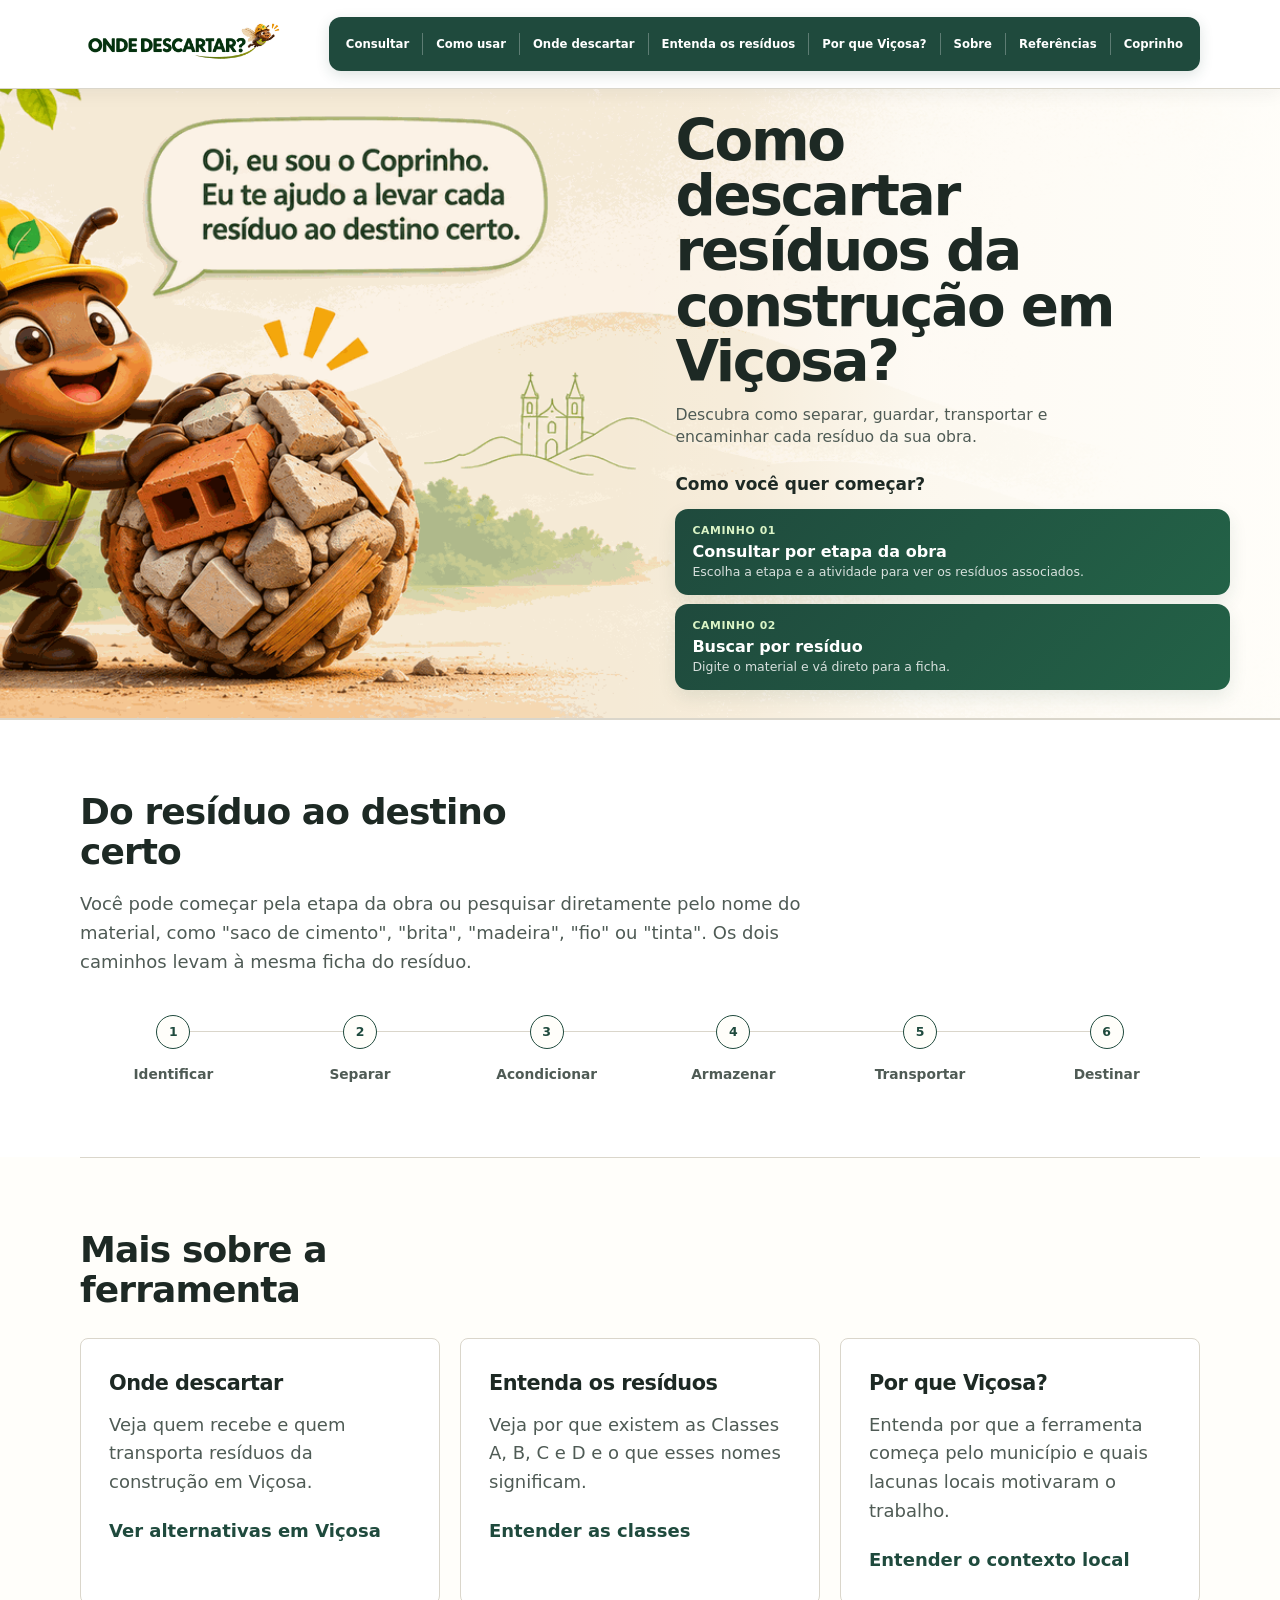
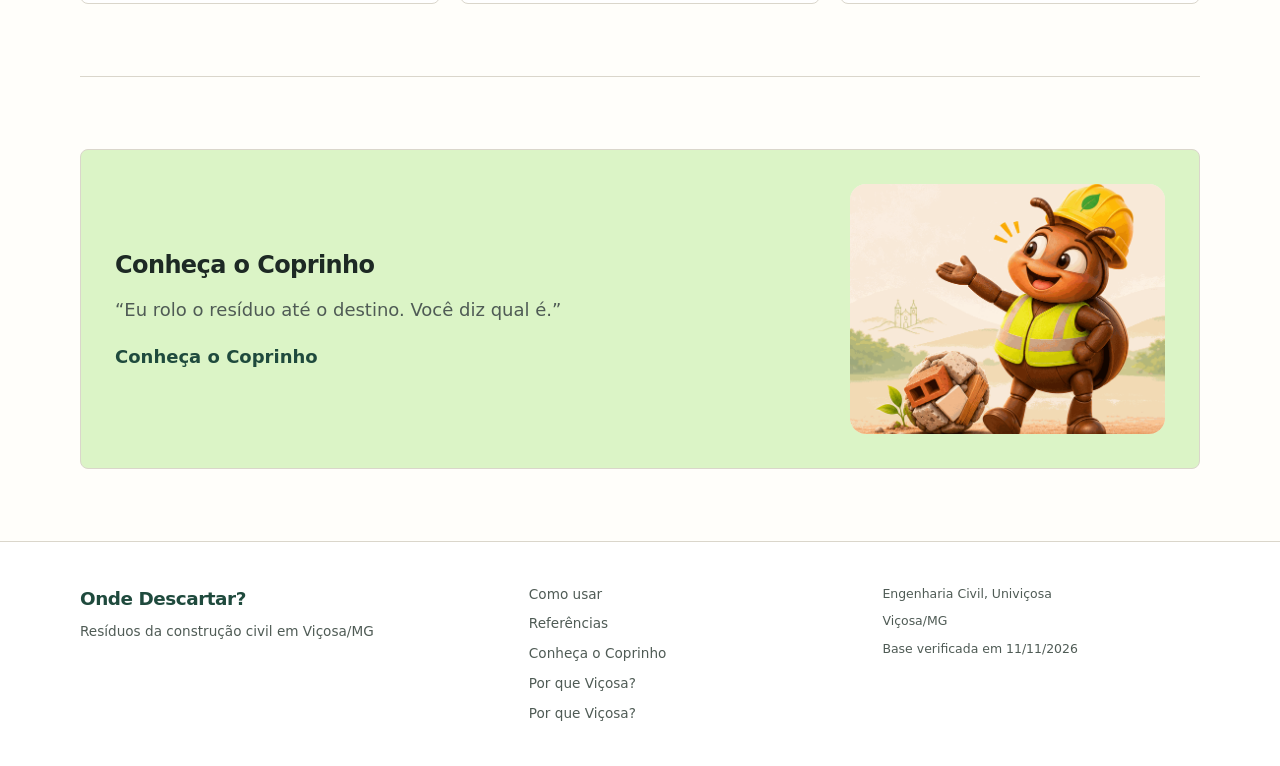
==== index.html @ 8fd37277 "Publica versão final do Onde Descartar com identidade visual e imagens" ====
<!doctype html>
<html lang="pt-BR">
<head>
  <meta charset="utf-8">
  <meta name="viewport" content="width=device-width, initial-scale=1">
  <meta name="description" content="Onde Descartar? Resíduos da construção civil em Viçosa/MG.">
  <title>Onde Descartar?</title>
  <style>
:root{
  --fundo:#FFFEFA;
  --superficie:#FFFFFF;
  --sepia-claro:#FFFFFF;
  --salvia-claro:#DBF4C6;
  --linha:#DAD6CB;
  --borda-campo:#7A8279;
  --texto:#1D2924;
  --texto-2:#4F5B55;
  --marca:#1F4A3D;
  --marca-hover:#173A30;
  --ocre-detalhe:#FFD63E;

  --classe-a:#0B6B66;
  --classe-a-bg:#DDEFEC;
  --classe-b:#2A5A9A;
  --classe-b-bg:#E0E9F5;
  --classe-c:#8A5F0B;
  --classe-c-bg:#F5E9CC;
  --classe-d:#A33F2B;
  --classe-d-bg:#F6E0DA;

  --esp-1:4px;
  --esp-2:8px;
  --esp-3:12px;
  --esp-4:16px;
  --esp-5:24px;
  --esp-6:32px;
  --esp-7:48px;
  --esp-8:72px;
  --esp-9:112px;

  --raio-sm:6px;
  --raio-md:8px;

  --conteudo:1120px;
  --texto-longo:68ch;

  --fonte-titulo:"Public Sans", system-ui, -apple-system, BlinkMacSystemFont, "Segoe UI", sans-serif;
  --fonte-ui:system-ui,-apple-system,BlinkMacSystemFont,"Segoe UI",sans-serif;

  --foco:0 0 0 2px #fff, 0 0 0 5px var(--marca);
}

*{box-sizing:border-box}
html{scroll-behavior:smooth}
body{
  margin:0;
  background:var(--fundo);
  color:var(--texto);
  font-family:var(--fonte-ui);
  font-size:18px;
  line-height:1.6;
}
a{color:var(--marca)}
button,a{font:inherit}
button{cursor:pointer}
:focus-visible{outline:none;box-shadow:var(--foco);border-radius:4px}
.skip-link{
  position:fixed;
  left:16px;
  top:-72px;
  z-index:9999;
  padding:10px 14px;
  background:var(--marca);
  color:#fff;
  text-decoration:none;
  border-radius:var(--raio-sm);
}
.skip-link:focus{top:16px}

.shell{
  width:min(calc(100% - 40px),var(--conteudo));
  margin-inline:auto;
}

.site-header{
  position:sticky;
  top:0;
  z-index:100;
  border-bottom:1px solid var(--linha);
  background:rgba(247,245,240,.96);
  backdrop-filter:blur(10px);
}
.header-inner{
  min-height:76px;
  display:flex;
  align-items:center;
  gap:32px;
}
.brand{
  text-decoration:none;
  display:flex;
  flex-direction:column;
  line-height:1.05;
  margin-right:auto;
}
.brand strong{
  font-family:var(--fonte-titulo);
  font-size:1.35rem;
  font-weight:600;
  color:var(--marca);
}
.brand span{
  margin-top:5px;
  color:var(--texto-2);
  font-size:.72rem;
}
.main-nav{
  display:flex;
  gap:28px;
  align-items:center;
}
.main-nav a{
  text-decoration:none;
  color:var(--texto-2);
  font-size:.9rem;
  font-weight:600;
  padding:10px 0;
  border-bottom:2px solid transparent;
}
.main-nav a:hover{color:var(--marca)}
.main-nav a[aria-current="page"]{
  color:var(--marca);
  border-color:var(--marca);
}
.menu-button{
  display:none;
  min-width:64px;
  min-height:44px;
  border:1px solid var(--borda-campo);
  color:var(--texto);
  background:var(--superficie);
  border-radius:var(--raio-md);
  font-weight:600;
}
.mobile-menu{
  position:fixed;
  inset:0;
  z-index:500;
  background:var(--fundo);
  padding:24px;
}
.mobile-menu[hidden]{display:none}
.mobile-menu-head{
  display:flex;
  align-items:center;
  justify-content:space-between;
  margin-bottom:40px;
}
.mobile-menu-close{
  min-height:44px;
  min-width:72px;
  background:var(--superficie);
  color:var(--texto);
  border:1px solid var(--borda-campo);
  border-radius:var(--raio-md);
}
.mobile-menu nav{
  display:grid;
  gap:8px;
}
.mobile-menu nav a{
  display:block;
  padding:14px 4px;
  font-family:var(--fonte-titulo);
  color:var(--texto);
  text-decoration:none;
  font-size:1.6rem;
  border-bottom:1px solid var(--linha);
}
.mobile-menu nav a[aria-current="page"]{color:var(--marca)}

main{
  min-height:calc(100vh - 280px);
}
.page{
  padding:96px 0 112px;
}
.breadcrumb{
  margin:0 0 26px;
  font-size:.82rem;
  color:var(--texto-2);
}
.breadcrumb a{text-decoration:none}
.page-kicker{
  margin:0 0 12px;
  color:var(--marca);
  font-weight:600;
  font-size:.8rem;
  letter-spacing:.03em;
}
h1{
  max-width:16ch;
  margin:0;
  font-family:var(--fonte-titulo);
  font-size:clamp(2rem,4vw,3.25rem);
  line-height:1.05;
  font-weight:600;
  letter-spacing:-.02em;
}
.page-lead{
  max-width:var(--texto-longo);
  margin:24px 0 0;
  color:var(--texto-2);
  font-size:1.05rem;
}
.route-box{
  margin-top:48px;
  padding:24px;
  background:var(--superficie);
  border:1px solid var(--linha);
  border-radius:var(--raio-md);
}
.route-box strong{display:block;margin-bottom:6px}
.route-box code{
  font-family:ui-monospace,SFMono-Regular,Consolas,monospace;
  font-size:.86rem;
  color:var(--marca);
}

.site-footer{
  border-top:1px solid var(--linha);
  background:var(--superficie);
}
.footer-grid{
  padding:42px 0;
  display:grid;
  grid-template-columns:1.3fr 1fr 1fr;
  gap:36px;
}
.footer-brand strong{
  display:block;
  font-family:var(--fonte-titulo);
  color:var(--marca);
  font-size:1.15rem;
}
.footer-brand p{
  margin:8px 0 0;
  color:var(--texto-2);
  font-size:.85rem;
}
.footer-links{
  display:grid;
  gap:8px;
  align-content:start;
}
.footer-links a{
  color:var(--texto-2);
  text-decoration:none;
  font-size:.85rem;
}
.footer-meta{
  color:var(--texto-2);
  font-size:.78rem;
}
.footer-meta p{margin:0 0 8px}

@media (max-width:820px){
  body{font-size:17px}
  .main-nav{display:none}
  .menu-button{display:inline-flex;align-items:center;justify-content:center}
  .brand span{display:none}
  .page{padding:72px 0 80px}
  .footer-grid{grid-template-columns:1fr}
}
@media (max-width:520px){
  .shell{width:min(calc(100% - 28px),var(--conteudo))}
  .header-inner{min-height:68px}
  .page{padding:56px 0 64px}
  .route-box{margin-top:32px}
}
@media (prefers-reduced-motion:reduce){
  *,*::before,*::after{scroll-behavior:auto!important;transition:none!important;animation:none!important}
}

/* Parte 3 — Início */
.home-hero{
  padding:72px 0 48px;
}
.home-hero-grid{
  display:grid;
  grid-template-columns:minmax(0,1.05fr) minmax(0,.95fr);
  gap:56px;
  align-items:start;
}
.home-eyebrow{
  margin:0 0 14px;
  color:var(--marca);
  font-size:.8rem;
  font-weight:600;
}
.home-title{
  max-width:13ch;
}
.home-copy{
  max-width:62ch;
  margin:24px 0 0;
  color:var(--texto-2);
}
.home-question{
  margin:32px 0 0;
  font-family:var(--fonte-titulo);
  font-size:1.25rem;
  font-weight:600;
}
.path-grid{
  display:grid;
  grid-template-columns:1fr;
  gap:16px;
}
.path-card{
  position:relative;
  min-height:244px;
  padding:28px;
  background:var(--superficie);
  border:1px solid var(--linha);
  border-radius:var(--raio-md);
  display:flex;
  flex-direction:column;
  transition:border-color .16s ease, transform .16s ease, background .16s ease;
}
.path-card:hover{
  border-color:var(--borda-campo);
  transform:translateY(-2px);
}
.path-card:focus-within{
  box-shadow:var(--foco);
}
.path-card-label{
  margin:0 0 12px;
  color:var(--texto-2);
  font-size:.78rem;
  font-weight:600;
}
.path-card h2{
  margin:0;
  font-family:var(--fonte-titulo);
  font-size:1.65rem;
  line-height:1.15;
  font-weight:600;
}
.path-card p{
  margin:14px 0 0;
  color:var(--texto-2);
}
.path-route{
  margin-top:18px;
  font-size:.82rem;
  color:var(--texto-2);
}
.path-link{
  margin-top:auto;
  padding-top:22px;
  align-self:flex-start;
  color:var(--marca);
  font-weight:600;
  text-decoration:none;
}
.path-link::after{
  content:"";
  position:absolute;
  inset:0;
  border-radius:var(--raio-md);
}
.path-link:focus-visible{
  box-shadow:none;
}

.home-section{
  padding:72px 0;
  border-top:1px solid var(--linha);
}
.home-section-soft{
  background:var(--sepia-claro);
}
.section-heading{
  max-width:18ch;
  margin:0;
  font-family:var(--fonte-titulo);
  font-size:clamp(1.7rem,3vw,2.25rem);
  line-height:1.12;
  font-weight:600;
}
.section-copy{
  max-width:68ch;
  margin:18px 0 0;
  color:var(--texto-2);
}
.flow{
  margin-top:38px;
  display:grid;
  grid-template-columns:repeat(6,1fr);
  gap:0;
  counter-reset:flow;
}
.flow-step{
  position:relative;
  padding:48px 12px 0;
  text-align:center;
  color:var(--texto-2);
  font-size:.86rem;
  font-weight:600;
}
.flow-step::before{
  counter-increment:flow;
  content:counter(flow);
  position:absolute;
  top:0;
  left:50%;
  translate:-50% 0;
  width:32px;
  height:32px;
  border:1px solid var(--marca);
  border-radius:50%;
  display:grid;
  place-items:center;
  background:var(--fundo);
  color:var(--marca);
  font-size:.78rem;
  z-index:2;
}
.flow-step::after{
  content:"";
  position:absolute;
  top:16px;
  left:50%;
  width:100%;
  height:1px;
  background:var(--linha);
  z-index:1;
}
.flow-step:last-child::after{display:none}

.home-links-grid{
  display:grid;
  grid-template-columns:1fr 1fr;
  gap:20px;
  margin-top:28px;
}
.home-link-card{
  position:relative;
  padding:28px;
  border:1px solid var(--linha);
  border-radius:var(--raio-md);
  background:var(--superficie);
}
.home-link-card h3{
  margin:0;
  font-family:var(--fonte-titulo);
  font-size:1.3rem;
  font-weight:600;
}
.home-link-card p{
  margin:10px 0 20px;
  color:var(--texto-2);
}
.home-link-card a{
  font-weight:600;
  text-decoration:none;
}
.home-link-card a::after{
  content:"";
  position:absolute;
  inset:0;
}

.coprinho-teaser{
  display:grid;
  grid-template-columns:minmax(0,1fr) minmax(220px,.45fr);
  gap:36px;
  align-items:center;
  padding:34px;
  background:var(--salvia-claro);
  border:1px solid var(--linha);
  border-radius:var(--raio-md);
}
.coprinho-teaser h2{
  margin:0;
  font-family:var(--fonte-titulo);
  font-size:1.5rem;
  font-weight:600;
}
.coprinho-teaser p{
  margin:12px 0 0;
  color:var(--texto-2);
}
.coprinho-teaser a{
  display:inline-block;
  margin-top:18px;
  font-weight:600;
  text-decoration:none;
}
.coprinho-placeholder{
  min-height:180px;
  display:grid;
  place-items:center;
  border:1px dashed var(--borda-campo);
  border-radius:var(--raio-md);
  background:rgba(255,255,255,.45);
  color:var(--texto-2);
  font-size:.82rem;
  text-align:center;
  padding:24px;
}

@media (max-width:920px){
  .home-hero-grid{grid-template-columns:1fr;gap:36px}
  .home-title{max-width:15ch}
}
@media (max-width:760px){
  .home-hero{padding:48px 0 36px}
  .home-section{padding:56px 0}
  .flow{
    grid-template-columns:1fr;
    gap:0;
    margin-left:8px;
  }
  .flow-step{
    min-height:68px;
    padding:4px 0 28px 54px;
    text-align:left;
  }
  .flow-step::before{
    left:16px;
    top:0;
    translate:0 0;
  }
  .flow-step::after{
    top:32px;
    left:31px;
    width:1px;
    height:calc(100% - 14px);
  }
  .home-links-grid{grid-template-columns:1fr}
  .coprinho-teaser{grid-template-columns:1fr}
}



/* Revisão da Parte 3 */
.home-hero-grid{
  grid-template-columns:minmax(0,1.02fr) minmax(0,.98fr);
}
.home-actions-heading{
  margin:0 0 16px;
  display:flex;
  align-items:center;
  gap:12px;
  font-family:var(--fonte-titulo);
  font-size:1.28rem;
  font-weight:600;
}
.home-actions-heading::after{
  content:"";
  flex:1;
  height:1px;
  background:var(--linha);
}
.path-card-label{
  color:var(--marca);
  font-size:.82rem;
  letter-spacing:.04em;
}
.path-link{
  display:inline-flex;
  align-items:center;
  justify-content:center;
  min-height:46px;
  padding:11px 16px;
  border-radius:var(--raio-sm);
  background:var(--marca);
  color:#fff;
  text-decoration:none;
  font-weight:600;
}
.path-link:hover{
  background:var(--marca-hover);
  color:#fff;
}
.path-link:focus-visible{
  box-shadow:var(--foco);
}
.home-section-soft{
  width:100vw;
  margin-left:calc(50% - 50vw);
  padding-left:max(20px, calc((100vw - var(--conteudo)) / 2));
  padding-right:max(20px, calc((100vw - var(--conteudo)) / 2));
  background:var(--sepia-claro);
}
.home-section-soft > div{
  width:100%;
  max-width:var(--conteudo);
  margin-inline:auto;
}
.home-links-grid{
  grid-template-columns:repeat(3,1fr);
}
@media (max-width:900px){
  .home-links-grid{grid-template-columns:1fr}
}

/* Parte 4 — Consultar */
h1, .section-heading, .path-card h2, .home-actions-heading,
.home-link-card h3, .coprinho-teaser h2, .brand strong,
.footer-brand strong, .mobile-menu nav a{
  font-weight:700;
  letter-spacing:-.025em;
}

.consult-page{
  padding:72px 0 112px;
}
.consult-top{
  display:grid;
  grid-template-columns:minmax(0,1fr) auto;
  gap:24px;
  align-items:start;
}
.consult-top h1{
  max-width:15ch;
}
.consult-help{
  margin-top:8px;
  font-size:.88rem;
  font-weight:600;
  text-decoration:none;
}
.consult-intro{
  max-width:68ch;
  margin:20px 0 0;
  color:var(--texto-2);
}

.consult-mode-grid{
  margin-top:38px;
  display:grid;
  grid-template-columns:1fr 1fr;
  gap:16px;
}
.consult-mode{
  min-height:142px;
  padding:22px;
  text-align:left;
  border:1px solid var(--linha);
  border-radius:var(--raio-md);
  background:var(--superficie);
  color:var(--texto);
}
.consult-mode:hover{
  border-color:var(--borda-campo);
}
.consult-mode[aria-pressed="true"]{
  border:2px solid var(--marca);
  background:var(--salvia-claro);
  padding:21px;
}
.consult-mode-number{
  display:block;
  margin-bottom:6px;
  color:var(--marca);
  font-size:.75rem;
  font-weight:700;
  letter-spacing:.05em;
}
.consult-mode strong{
  display:block;
  font-size:1.08rem;
}
.consult-mode small{
  display:block;
  margin-top:8px;
  color:var(--texto-2);
  font-size:.82rem;
  line-height:1.45;
}

.consult-workspace{
  margin-top:28px;
  border-top:1px solid var(--linha);
  padding-top:32px;
}
.consult-panel[hidden]{display:none}

.consult-progress{
  display:flex;
  align-items:center;
  gap:8px;
  flex-wrap:wrap;
  margin-bottom:28px;
  color:var(--texto-2);
  font-size:.78rem;
}
.progress-item{
  display:inline-flex;
  align-items:center;
  min-height:32px;
  padding:4px 10px;
  border:1px solid var(--linha);
  border-radius:999px;
  background:var(--superficie);
}
.progress-item.is-current{
  border-color:var(--marca);
  color:var(--marca);
  font-weight:700;
}
.progress-sep{color:var(--borda-campo)}

.consult-panel-head{
  display:flex;
  align-items:end;
  justify-content:space-between;
  gap:20px;
  margin-bottom:22px;
}
.consult-panel-head h2{
  margin:0;
  font-family:var(--fonte-titulo);
  font-size:clamp(1.35rem,2.2vw,1.8rem);
  line-height:1.15;
  font-weight:700;
}
.consult-panel-head p{
  max-width:48ch;
  margin:7px 0 0;
  color:var(--texto-2);
  font-size:.9rem;
}
.text-action{
  min-height:44px;
  padding:8px 12px;
  border:1px solid var(--borda-campo);
  border-radius:var(--raio-sm);
  background:var(--superficie);
  color:var(--marca);
  font-weight:600;
}

.stage-list{
  display:grid;
  grid-template-columns:repeat(3,1fr);
  gap:12px;
}
.stage-option, .activity-option{
  width:100%;
  min-height:112px;
  padding:18px;
  border:1px solid var(--linha);
  border-radius:var(--raio-md);
  background:var(--superficie);
  text-align:left;
  color:var(--texto);
}
.stage-option:hover, .activity-option:hover{
  border-color:var(--marca);
}
.stage-code{
  display:block;
  color:var(--marca);
  font-size:.74rem;
  font-weight:700;
  letter-spacing:.04em;
  margin-bottom:7px;
}
.stage-option strong, .activity-option strong{
  display:block;
  line-height:1.25;
}
.stage-option small, .activity-option small{
  display:block;
  margin-top:8px;
  color:var(--texto-2);
  font-size:.78rem;
  line-height:1.4;
}

.activity-list{
  display:grid;
  grid-template-columns:1fr 1fr;
  gap:12px;
}
.activity-option{
  min-height:126px;
}

.selected-context{
  margin-bottom:22px;
  padding:16px 18px;
  border-left:4px solid var(--marca);
  background:var(--salvia-claro);
}
.selected-context strong{
  display:block;
}
.selected-context span{
  color:var(--texto-2);
  font-size:.84rem;
}

.search-form{
  display:grid;
  grid-template-columns:1fr auto;
  gap:10px;
  max-width:760px;
}
.search-field label{
  display:block;
  margin-bottom:7px;
  font-size:.86rem;
  font-weight:600;
}
.search-field input{
  width:100%;
  min-height:50px;
  padding:11px 14px;
  border:1px solid var(--borda-campo);
  border-radius:var(--raio-md);
  background:var(--superficie);
  color:var(--texto);
  font:inherit;
  font-size:16px;
}
.search-button{
  align-self:end;
  min-height:50px;
  padding:10px 20px;
  border:1px solid var(--marca);
  border-radius:var(--raio-md);
  background:var(--marca);
  color:#fff;
  font-weight:700;
}
.search-button:hover{background:var(--marca-hover)}
.search-examples{
  display:flex;
  flex-wrap:wrap;
  gap:8px;
  margin-top:12px;
}
.search-chip{
  min-height:36px;
  padding:6px 11px;
  border:1px solid var(--linha);
  border-radius:999px;
  background:var(--superficie);
  color:var(--texto-2);
  font-size:.78rem;
}
.search-chip:hover{
  border-color:var(--marca);
  color:var(--marca);
}
.result-summary{
  margin:28px 0 14px;
  color:var(--texto-2);
  font-size:.86rem;
}
.residue-results{
  display:grid;
  gap:10px;
}
.residue-result{
  position:relative;
  display:grid;
  grid-template-columns:auto minmax(0,1fr) auto;
  gap:16px;
  align-items:center;
  padding:18px;
  border:1px solid var(--linha);
  border-radius:var(--raio-md);
  background:var(--superficie);
}
.residue-result:hover{border-color:var(--borda-campo)}
.residue-result-title{
  margin:0;
  font-size:1rem;
  line-height:1.25;
}
.residue-result-meta{
  margin:6px 0 0;
  color:var(--texto-2);
  font-size:.78rem;
  line-height:1.45;
}
.residue-result-link{
  min-height:44px;
  display:inline-flex;
  align-items:center;
  color:var(--marca);
  font-size:.84rem;
  font-weight:700;
  text-decoration:none;
}
.residue-result-link::after{
  content:"";
  position:absolute;
  inset:0;
}
.residue-result:focus-within{
  box-shadow:var(--foco);
}
.residue-result-link:focus-visible{box-shadow:none}

.class-label{
  display:inline-flex;
  align-items:center;
  gap:8px;
  white-space:nowrap;
  font-size:.72rem;
  font-weight:700;
}
.class-letter{
  width:28px;
  height:28px;
  display:grid;
  place-items:center;
  border-radius:4px;
  border:1px solid currentColor;
}
.class-label.a{color:var(--classe-a)}
.class-label.a .class-letter{background:var(--classe-a-bg)}
.class-label.b{color:var(--classe-b)}
.class-label.b .class-letter{background:var(--classe-b-bg)}
.class-label.c{color:var(--classe-c)}
.class-label.c .class-letter{background:var(--classe-c-bg)}
.class-label.d{color:var(--classe-d)}
.class-label.d .class-letter{background:var(--classe-d-bg)}
.class-label.n{color:var(--texto-2)}
.class-label.n .class-letter{background:var(--sepia-claro)}

.empty-state, .loading-state{
  padding:28px;
  border:1px solid var(--linha);
  border-radius:var(--raio-md);
  background:var(--superficie);
}
.empty-state strong, .loading-state strong{display:block}
.empty-state p, .loading-state p{
  margin:8px 0 0;
  color:var(--texto-2);
}

@media (max-width:900px){
  .stage-list{grid-template-columns:1fr 1fr}
}
@media (max-width:760px){
  .consult-page{padding:48px 0 72px}
  .consult-top{grid-template-columns:1fr}
  .consult-mode-grid{grid-template-columns:1fr}
  .stage-list,.activity-list{grid-template-columns:1fr}
  .consult-panel-head{align-items:start;flex-direction:column}
  .search-form{grid-template-columns:1fr}
  .search-button{width:100%}
  .residue-result{
    grid-template-columns:auto minmax(0,1fr);
  }
  .residue-result-link{
    grid-column:1/-1;
    justify-content:flex-start;
    border-top:1px solid var(--linha);
    padding-top:10px;
  }
}



/* =========================================================
   Parte 5 — Ficha do resíduo
   ========================================================= */

.residue-page{
  padding:40px 0 112px;
}

.residue-back-row{
  display:flex;
  align-items:center;
  justify-content:space-between;
  gap:16px;
  margin:0 0 28px;
}

.residue-back{
  display:inline-flex;
  align-items:center;
  min-height:44px;
  color:var(--marca);
  font-weight:600;
  text-decoration:none;
}

.residue-actions{
  display:flex;
  gap:8px;
  flex-wrap:wrap;
}

.residue-action{
  min-height:44px;
  padding:9px 14px;
  border:1px solid var(--borda-campo);
  border-radius:var(--raio-md);
  background:var(--superficie);
  color:var(--texto);
  font-weight:600;
}

.residue-action:hover{
  border-color:var(--marca);
  color:var(--marca);
}

.residue-hero{
  display:grid;
  grid-template-columns:minmax(0,1.25fr) minmax(250px,.55fr);
  gap:48px;
  align-items:center;
  padding:42px 0 48px;
  border-bottom:1px solid var(--linha);
}

.residue-title{
  max-width:18ch;
  margin:16px 0 0;
}

.residue-scope{
  max-width:62ch;
  margin:20px 0 0;
  color:var(--texto-2);
}

.class-label.class-large{
  width:max-content;
  min-height:48px;
  padding:4px 14px 4px 5px;
  font-size:.84rem;
}

.class-label.class-large .class-letter{
  width:38px;
  height:38px;
  font-size:1rem;
}

.residue-image-frame{
  position:relative;
  min-height:260px;
  margin:0;
  display:grid;
  place-items:center;
  overflow:hidden;
  border:1px solid var(--linha);
  border-radius:16px;
  background:linear-gradient(145deg,var(--salvia-claro),var(--sepia-claro));
}

.residue-image-frame img{
  width:100%;
  height:100%;
  max-height:330px;
  object-fit:contain;
  padding:20px;
}

.residue-image-placeholder{
  max-width:22ch;
  padding:28px;
  text-align:center;
  color:var(--texto-2);
  font-size:.84rem;
}

.residue-image-placeholder strong{
  display:block;
  margin-bottom:6px;
  color:var(--texto);
}

.residue-occurrences{
  padding:34px 0;
  border-bottom:1px solid var(--linha);
}

.residue-occurrences h2{
  margin:0 0 6px;
  font-size:1.2rem;
}

.residue-occurrences > p{
  margin:0 0 18px;
  color:var(--texto-2);
}

.occurrence-list{
  display:flex;
  flex-wrap:wrap;
  gap:8px;
  padding:0;
  margin:0;
  list-style:none;
}

.occurrence-list a{
  display:inline-flex;
  min-height:40px;
  align-items:center;
  padding:7px 11px;
  border:1px solid var(--linha);
  border-radius:999px;
  background:var(--superficie);
  color:var(--texto-2);
  font-size:.78rem;
  text-decoration:none;
}

.occurrence-list a:hover{
  border-color:var(--marca);
  color:var(--marca);
}

.hazard-note{
  margin:32px 0 0;
  padding:18px 20px;
  border-left:4px solid var(--classe-d);
  background:var(--classe-d-bg);
  border-radius:0 var(--raio-md) var(--raio-md) 0;
}

.hazard-note strong{
  color:var(--classe-d);
}

.residue-layout{
  display:grid;
  grid-template-columns:minmax(0,1fr) 220px;
  gap:64px;
  padding-top:54px;
}

.residue-content{
  min-width:0;
}

.residue-index{
  position:sticky;
  top:110px;
  align-self:start;
  border-left:1px solid var(--linha);
  padding-left:20px;
}

.residue-index strong{
  display:block;
  margin-bottom:10px;
  font-size:.78rem;
  color:var(--texto-2);
}

.residue-index a{
  display:block;
  padding:5px 0;
  color:var(--texto-2);
  font-size:.78rem;
  text-decoration:none;
}

.residue-index a:hover{
  color:var(--marca);
}

.residue-section{
  scroll-margin-top:110px;
  padding:0 0 64px;
}

.residue-section + .residue-section{
  padding-top:4px;
}

.residue-section-header{
  max-width:68ch;
  margin-bottom:26px;
}

.residue-section h2{
  margin:0;
  font-size:clamp(1.55rem,2.4vw,2rem);
}

.residue-section-intro{
  margin:10px 0 0;
  color:var(--texto-2);
}

.management-steps{
  display:grid;
  gap:12px;
  counter-reset:management;
}

.management-step{
  display:grid;
  grid-template-columns:50px minmax(0,1fr);
  gap:18px;
  padding:22px;
  border:1px solid var(--linha);
  border-radius:var(--raio-md);
  background:var(--superficie);
}

.management-step::before{
  counter-increment:management;
  content:"0" counter(management);
  display:grid;
  place-items:center;
  width:44px;
  height:44px;
  border-radius:50%;
  background:var(--marca);
  color:#fff;
  font-size:.75rem;
  font-weight:700;
}

.management-step h3{
  margin:0 0 6px;
  font-size:1.02rem;
}

.management-step p{
  margin:0;
  color:var(--texto-2);
}

.reuse-card{
  padding:26px;
  background:var(--salvia-claro);
  border:1px solid var(--linha);
  border-radius:var(--raio-md);
}

.reuse-card h3{
  margin:0 0 8px;
  font-size:1.05rem;
}

.reuse-card p{
  margin:0;
}

.destination-stack{
  display:grid;
  gap:14px;
}

.destination-primary{
  padding:26px;
  border:1px solid var(--linha);
  border-radius:var(--raio-md);
  background:var(--superficie);
}

.destination-primary h3,
.destination-detail h3{
  margin:0 0 8px;
  font-size:1.02rem;
}

.destination-primary p,
.destination-detail p{
  margin:0;
  color:var(--texto-2);
}

.destination-local{
  padding:28px;
  border-radius:var(--raio-md);
  background:var(--sepia-claro);
}

.destination-local-label{
  display:inline-block;
  margin-bottom:8px;
  color:var(--marca);
  font-size:.76rem;
  font-weight:700;
  letter-spacing:.04em;
  text-transform:uppercase;
}

.destination-local h3{
  margin:0 0 10px;
  font-size:1.2rem;
}

.destination-local p{
  margin:0;
}

.destination-local .local-options{
  margin-top:14px;
  padding-top:14px;
  border-top:1px solid rgba(29,41,36,.14);
  color:var(--texto-2);
}

.destination-detail-grid{
  display:grid;
  grid-template-columns:1fr 1fr;
  gap:14px;
}

.destination-detail{
  padding:20px;
  border:1px solid var(--linha);
  border-radius:var(--raio-md);
  background:var(--superficie);
}

.transport-note{
  margin-top:14px;
  padding:14px 16px;
  border:1px solid var(--linha);
  border-radius:var(--raio-md);
  color:var(--texto-2);
  font-size:.86rem;
}

.source-panel{
  padding:26px;
  border:1px solid var(--linha);
  border-radius:var(--raio-md);
  background:#f1f0eb;
  color:var(--texto-2);
}

.source-panel dl{
  display:grid;
  grid-template-columns:150px 1fr;
  gap:10px 18px;
  margin:0;
}

.source-panel dt{
  color:var(--texto);
  font-weight:600;
}

.source-panel dd{
  margin:0;
}

.source-panel a{
  font-weight:600;
}

.copy-status{
  min-height:1.5em;
  margin:10px 0 0;
  color:var(--marca);
  font-size:.8rem;
}

@media (max-width:900px){
  .residue-hero{
    grid-template-columns:1fr;
    gap:28px;
  }
  .residue-image-frame{
    max-width:520px;
    width:100%;
  }
  .residue-layout{
    grid-template-columns:1fr;
    gap:0;
  }
  .residue-index{
    display:none;
  }
}

@media (max-width:640px){
  .residue-page{
    padding-top:24px;
  }
  .residue-back-row{
    align-items:flex-start;
    flex-direction:column;
  }
  .residue-actions{
    width:100%;
  }
  .residue-action{
    flex:1;
  }
  .residue-hero{
    padding-top:24px;
  }
  .residue-image-frame{
    min-height:220px;
  }
  .occurrence-list{
    display:grid;
  }
  .occurrence-list a{
    border-radius:var(--raio-md);
  }
  .management-step{
    grid-template-columns:42px 1fr;
    padding:18px 16px;
    gap:12px;
  }
  .management-step::before{
    width:38px;
    height:38px;
  }
  .destination-detail-grid{
    grid-template-columns:1fr;
  }
  .source-panel dl{
    grid-template-columns:1fr;
    gap:3px;
  }
  .source-panel dd + dt{
    margin-top:12px;
  }
}

@media print{
  .site-header,
  .site-footer,
  .skip-link,
  .residue-back-row,
  .residue-index,
  .breadcrumb{
    display:none!important;
  }
  body{
    background:#fff;
    color:#000;
    font-size:11pt;
  }
  .shell{
    width:100%;
    max-width:none;
  }
  .residue-page{
    padding:0;
  }
  .residue-hero{
    grid-template-columns:1fr 180px;
    gap:24px;
    padding-top:0;
  }
  .residue-image-placeholder{
    display:none!important;
  }
  .residue-section{
    break-inside:avoid;
    padding-bottom:28px;
  }
  .management-step,
  .destination-primary,
  .destination-detail,
  .source-panel{
    break-inside:avoid;
    box-shadow:none;
  }
  a{
    color:#000;
    text-decoration:none;
  }
}


/* =========================================================
   Parte 6 — Onde descartar
   ========================================================= */

.where-page{padding:64px 0 112px}
.where-intro{max-width:780px}
.where-intro h1{max-width:18ch}

.where-warning{
  margin:28px 0 0;
  padding:18px 20px;
  border-left:4px solid var(--marca);
  background:var(--salvia-claro);
  border-radius:0 var(--raio-md) var(--raio-md) 0;
}
.where-warning strong{display:block;margin-bottom:4px}

.where-toolbar{
  margin:36px 0 42px;
  padding:22px;
  border:1px solid var(--linha);
  border-radius:var(--raio-md);
  background:var(--superficie);
}
.where-filter-title{
  margin:0 0 12px;
  font-weight:700;
  font-size:.86rem;
}
.where-filters{display:flex;flex-wrap:wrap;gap:8px}
.where-filter{
  min-height:44px;
  padding:9px 14px;
  border:1px solid var(--borda-campo);
  border-radius:999px;
  background:var(--superficie);
  color:var(--texto);
  font-weight:600;
}
.where-filter[aria-pressed="true"]{
  background:var(--marca);
  border-color:var(--marca);
  color:#fff;
}
.where-count{margin:14px 0 0;color:var(--texto-2);font-size:.84rem}

.where-secondary-warning{
  margin:8px 0 48px;
  padding:16px 18px;
  border:1px solid var(--linha);
  border-radius:var(--raio-md);
  background:var(--sepia-claro);
  color:var(--texto-2);
}

.where-group{padding:0 0 64px}
.where-group + .where-group{border-top:1px solid var(--linha);padding-top:56px}
.where-group-header{max-width:760px;margin-bottom:24px}
.where-group-header h2{margin:0;font-size:clamp(1.45rem,2.3vw,1.9rem)}
.where-group-header p{margin:8px 0 0;color:var(--texto-2)}
.service-list{display:grid;gap:14px}

.service-card{
  display:grid;
  grid-template-columns:minmax(0,1fr) 220px;
  gap:24px;
  padding:24px;
  border:1px solid var(--linha);
  border-radius:var(--raio-md);
  background:var(--superficie);
}
.service-topline{
  display:flex;
  justify-content:space-between;
  gap:12px;
  align-items:flex-start;
  flex-wrap:wrap;
}
.service-card h3{margin:0;font-size:1.08rem}
.service-type{margin:7px 0 0;color:var(--texto-2);font-size:.82rem}

.status-tag{
  display:inline-flex;
  align-items:center;
  gap:7px;
  min-height:30px;
  padding:4px 9px;
  border-radius:5px;
  color:var(--texto-2);
  font-size:.74rem;
  font-weight:700;
  white-space:nowrap;
}
.status-tag::before{
  content:"";
  width:8px;height:8px;border-radius:50%;
  border:1px solid currentColor;
  flex:0 0 auto;
}
.status-verified{border:1px solid var(--borda-campo)}
.status-verified::before{background:currentColor}
.status-prospect{border:1px dashed var(--borda-campo)}
.status-prospect::before{background:transparent}
.status-reference{border:1px dotted var(--borda-campo)}
.status-notfound{border:none;padding-inline:0}

.service-details{
  display:grid;
  grid-template-columns:repeat(2,minmax(0,1fr));
  gap:16px 26px;
  margin:22px 0 0;
}
.service-field{min-width:0}
.service-field dt{
  margin:0 0 4px;
  color:var(--texto-2);
  font-size:.72rem;
  font-weight:700;
  text-transform:uppercase;
  letter-spacing:.04em;
}
.service-field dd{margin:0;overflow-wrap:anywhere}

.service-limit{
  margin:18px 0 0;
  padding:14px 16px;
  border:1px solid var(--linha);
  border-radius:var(--raio-md);
  color:var(--texto-2);
  font-size:.84rem;
}
.service-limit strong{color:var(--texto)}

.service-source{
  align-self:start;
  padding:14px 16px;
  background:#f1f0eb;
  border-radius:var(--raio-md);
  color:var(--texto-2);
  font-size:.76rem;
}
.service-source strong{display:block;margin-bottom:6px;color:var(--texto)}
.service-source a{
  display:inline-block;
  margin-top:8px;
  font-weight:600;
  overflow-wrap:anywhere;
}
.service-source a + a{display:block}

.where-empty{
  padding:28px;
  border:1px dashed var(--borda-campo);
  border-radius:var(--raio-md);
  color:var(--texto-2);
  text-align:center;
}

@media(max-width:820px){
  .service-card{grid-template-columns:1fr}
}
@media(max-width:620px){
  .where-page{padding-top:44px}
  .where-toolbar{padding:18px}
  .where-filters{display:grid;grid-template-columns:1fr 1fr}
  .where-filter{border-radius:var(--raio-md);width:100%}
  .service-details{grid-template-columns:1fr;gap:14px}
}


/* =========================================================
   Parte 7 — Entenda os resíduos + Como usar
   ========================================================= */

.education-page,
.how-page{
  padding:64px 0 112px;
}

.education-intro,
.how-intro{
  max-width:780px;
}

.education-intro h1,
.how-intro h1{
  max-width:18ch;
}

.class-grid{
  display:grid;
  grid-template-columns:repeat(2,minmax(0,1fr));
  gap:16px;
  margin-top:38px;
}

.class-card{
  padding:24px;
  border:1px solid var(--linha);
  border-radius:var(--raio-md);
  background:var(--superficie);
}

.class-card.a{background:var(--classe-a-bg)}
.class-card.b{background:var(--classe-b-bg)}
.class-card.c{background:var(--classe-c-bg)}
.class-card.d{background:var(--classe-d-bg)}

.class-card-head{
  display:flex;
  align-items:center;
  gap:12px;
  margin-bottom:14px;
}

.class-card-letter{
  width:40px;
  height:40px;
  flex:0 0 40px;
  display:grid;
  place-items:center;
  border-radius:6px;
  color:#fff;
  font-weight:800;
}

.class-card.a .class-card-letter{background:var(--classe-a)}
.class-card.b .class-card-letter{background:var(--classe-b)}
.class-card.c .class-card-letter{background:var(--classe-c)}
.class-card.d .class-card-letter{background:var(--classe-d)}

.class-card h2{
  margin:0;
  font-size:1.25rem;
}

.class-card > p{
  margin:0;
  color:var(--texto-2);
}

.class-examples{
  display:flex;
  flex-wrap:wrap;
  gap:8px;
  margin:18px 0 0;
}

.class-example{
  display:inline-flex;
  align-items:center;
  min-height:36px;
  padding:6px 10px;
  border:1px solid rgba(29,41,36,.18);
  border-radius:999px;
  background:rgba(255,255,255,.55);
  color:var(--texto);
  text-decoration:none;
  font-size:.78rem;
  font-weight:600;
}

.class-example:hover{
  border-color:var(--marca);
  color:var(--marca);
}

.education-note{
  margin:28px 0 0;
  padding:20px;
  border-left:4px solid var(--marca);
  background:var(--salvia-claro);
  border-radius:0 var(--raio-md) var(--raio-md) 0;
}

.education-note strong{
  display:block;
  margin-bottom:4px;
}

.education-section{
  padding-top:72px;
}

.education-section + .education-section{
  border-top:1px solid var(--linha);
  margin-top:72px;
}

.education-section h2{
  margin:0;
  font-size:clamp(1.5rem,2.4vw,2rem);
}

.education-section > p{
  max-width:68ch;
  color:var(--texto-2);
}

.term-list{
  margin:30px 0 0;
  display:grid;
  grid-template-columns:1fr 1fr;
  gap:0 36px;
}

.term-list > div{
  padding:18px 0;
  border-top:1px solid var(--linha);
}

.term-list dt{
  font-weight:800;
}

.term-list dd{
  margin:5px 0 0;
  color:var(--texto-2);
}

.education-cta{
  display:flex;
  align-items:center;
  justify-content:space-between;
  gap:24px;
  margin-top:34px;
  padding:26px;
  border-radius:var(--raio-md);
  background:var(--marca);
  color:#fff;
}

.education-cta h2{
  margin:0;
  font-size:1.35rem;
  color:#fff;
}

.education-cta p{
  margin:6px 0 0;
  color:rgba(255,255,255,.84);
}

.education-cta a{
  display:inline-flex;
  align-items:center;
  justify-content:center;
  min-height:44px;
  flex:0 0 auto;
  padding:10px 15px;
  border-radius:var(--raio-sm);
  background:#fff;
  color:var(--marca);
  text-decoration:none;
  font-weight:700;
}

.how-paths{
  display:grid;
  grid-template-columns:1fr 1fr;
  gap:18px;
  margin-top:38px;
}

.how-path{
  padding:28px;
  border:1px solid var(--linha);
  border-radius:var(--raio-md);
  background:var(--superficie);
}

.how-number{
  display:inline-flex;
  margin-bottom:16px;
  color:var(--marca);
  font-size:.78rem;
  font-weight:800;
  letter-spacing:.05em;
}

.how-path h2{
  margin:0;
  font-size:1.35rem;
}

.how-path p{
  margin:10px 0 0;
  color:var(--texto-2);
}

.how-flow{
  display:flex;
  flex-wrap:wrap;
  gap:8px;
  margin-top:20px;
  align-items:center;
}

.how-flow span{
  display:inline-flex;
  min-height:36px;
  align-items:center;
  padding:6px 10px;
  border:1px solid var(--linha);
  border-radius:999px;
  background:var(--fundo);
  font-size:.78rem;
  font-weight:600;
}

.how-flow b{
  color:var(--texto-2);
}

.ficha-mini{
  margin-top:34px;
  display:grid;
  grid-template-columns:minmax(0,1fr) minmax(270px,.6fr);
  gap:32px;
  align-items:start;
  padding:30px;
  border:1px solid var(--linha);
  border-radius:var(--raio-md);
  background:var(--sepia-claro);
}

.ficha-mini h2{
  margin:0;
  font-size:1.45rem;
}

.ficha-mini p{
  margin:8px 0 0;
  color:var(--texto-2);
}

.ficha-mini-list{
  margin:22px 0 0;
  padding:0;
  list-style:none;
  display:grid;
  gap:10px;
}

.ficha-mini-list li{
  display:flex;
  align-items:flex-start;
  gap:10px;
}

.ficha-mini-list li::before{
  content:"";
  width:8px;
  height:8px;
  margin-top:.55em;
  border-radius:50%;
  background:var(--marca);
  flex:0 0 auto;
}

.ficha-mini-preview{
  padding:18px;
  border:1px solid var(--linha);
  border-radius:var(--raio-md);
  background:var(--superficie);
}

.ficha-mini-preview .mini-bar{
  width:72px;
  height:12px;
  border-radius:999px;
  background:var(--classe-a);
}

.ficha-mini-preview .mini-title{
  width:75%;
  height:22px;
  margin-top:14px;
  border-radius:4px;
  background:var(--texto);
  opacity:.88;
}

.ficha-mini-preview .mini-line{
  height:10px;
  margin-top:10px;
  border-radius:4px;
  background:var(--linha);
}

.ficha-mini-preview .mini-line.short{width:62%}

.ficha-mini-preview .mini-block{
  height:52px;
  margin-top:18px;
  border-radius:6px;
  background:var(--salvia-claro);
}

.how-actions{
  display:flex;
  gap:12px;
  flex-wrap:wrap;
  margin-top:34px;
}

.how-actions a{
  display:inline-flex;
  align-items:center;
  justify-content:center;
  min-height:46px;
  padding:10px 16px;
  border-radius:var(--raio-sm);
  text-decoration:none;
  font-weight:700;
}

.how-actions .primary{
  background:var(--marca);
  color:#fff;
}

.how-actions .secondary{
  background:var(--superficie);
  border:1px solid var(--borda-campo);
  color:var(--texto);
}

@media(max-width:780px){
  .class-grid,
  .how-paths,
  .term-list,
  .ficha-mini{
    grid-template-columns:1fr;
  }
  .education-cta{
    align-items:flex-start;
    flex-direction:column;
  }
}

@media(max-width:560px){
  .education-page,
  .how-page{
    padding-top:44px;
  }
  .class-card,
  .how-path,
  .ficha-mini{
    padding:20px;
  }
  .how-flow{
    display:grid;
    grid-template-columns:1fr;
  }
  .how-flow b{display:none}
  .how-flow span{
    border-radius:var(--raio-md);
  }
  .how-actions{
    display:grid;
    grid-template-columns:1fr;
  }
}


/* Revisão visual — caminhos principais */
.path-card{
  background:var(--marca);
  border-color:var(--marca);
  color:#fff;
}
.path-card:hover{
  border-color:var(--marca-hover);
  background:var(--marca-hover);
}
.path-card-label{
  color:rgba(255,255,255,.78);
}
.path-card h2{
  color:#fff;
}
.path-card p,
.path-card .path-route{
  color:rgba(255,255,255,.86);
}
.path-card .path-link{
  background:#fff;
  color:var(--marca);
}
.path-card .path-link:hover{
  background:var(--fundo);
  color:var(--marca-hover);
}


/* =========================================================
   Parte 8 — Sobre, Por que Viçosa, Referências e Coprinho
   ========================================================= */

.info-page{padding:64px 0 112px}
.info-intro{max-width:800px}
.info-intro h1{max-width:20ch}
.info-section{padding-top:64px}
.info-section + .info-section{margin-top:64px;border-top:1px solid var(--linha)}
.info-section h2{margin:0;font-size:clamp(1.45rem,2.4vw,2rem)}
.info-section > p,.info-copy{max-width:68ch;color:var(--texto-2)}
.info-copy p{margin:10px 0 0}
.info-copy strong{color:var(--texto)}

.about-lead-panel{
  margin-top:34px;padding:28px;border-radius:var(--raio-md);
  background:var(--salvia-claro);border:1px solid var(--linha);
}
.about-lead-panel p{max-width:68ch;margin:0;color:var(--texto)}

.team-grid{
  display:grid;grid-template-columns:repeat(3,1fr);gap:12px;margin-top:24px;
}
.team-card{
  padding:20px;border:1px solid var(--linha);border-radius:var(--raio-md);
  background:var(--superficie);
}
.team-card strong{display:block}
.team-card span{display:block;margin-top:4px;color:var(--texto-2);font-size:.82rem}

.pilot-panel{
  margin-top:28px;padding:30px;border-radius:var(--raio-md);
  background:var(--sepia-claro);border:1px solid var(--linha);
}
.pilot-panel h3{margin:0;font-size:1.25rem}
.pilot-panel > p{max-width:68ch;color:var(--texto-2)}
.pilot-stats{
  display:grid;grid-template-columns:repeat(4,1fr);gap:10px;margin-top:24px;
}
.pilot-stat{
  padding:18px;background:rgba(255,255,255,.65);
  border:1px solid rgba(29,41,36,.12);border-radius:var(--raio-md);
}
.pilot-stat strong{
  display:block;font-size:clamp(1.5rem,3vw,2.2rem);line-height:1;color:var(--marca)
}
.pilot-stat span{display:block;margin-top:7px;color:var(--texto-2);font-size:.78rem}

.tech-row{
  display:grid;grid-template-columns:repeat(5,1fr);gap:10px;margin-top:22px;
}
.tech-item{
  padding:16px;border:1px solid var(--linha);border-radius:var(--raio-md);
  background:var(--superficie);font-weight:700;text-align:center;
}
.info-link-panel{
  margin-top:28px;padding:24px;display:flex;align-items:center;justify-content:space-between;
  gap:22px;border:1px solid var(--linha);border-radius:var(--raio-md);background:var(--superficie)
}
.info-link-panel p{margin:0;color:var(--texto-2)}
.info-link-panel a{
  flex:0 0 auto;display:inline-flex;min-height:44px;align-items:center;padding:9px 14px;
  border-radius:var(--raio-sm);background:var(--marca);color:#fff;text-decoration:none;font-weight:700
}

/* Viçosa */
.context-grid{
  display:grid;grid-template-columns:1fr 1fr;gap:18px;margin-top:30px
}
.context-card{
  padding:26px;border:1px solid var(--linha);border-radius:var(--raio-md);background:var(--superficie)
}
.context-card h2{font-size:1.28rem}
.context-card p{margin:10px 0 0;color:var(--texto-2)}
.context-highlight{
  margin-top:30px;padding:28px;border-left:5px solid var(--marca);
  background:var(--salvia-claro);border-radius:0 var(--raio-md) var(--raio-md) 0
}
.context-highlight h2{margin:0;font-size:1.35rem}
.context-highlight p{max-width:68ch;margin:10px 0 0;color:var(--texto-2)}
.context-list{
  margin:24px 0 0;padding:0;list-style:none;display:grid;gap:10px;max-width:72ch
}
.context-list li{
  padding:14px 16px;border:1px solid var(--linha);border-radius:var(--raio-md);background:var(--superficie)
}

/* References */
.references-tools{
  margin:32px 0 28px;padding:20px;border:1px solid var(--linha);
  border-radius:var(--raio-md);background:var(--superficie)
}
.references-search label{display:block;font-weight:700;margin-bottom:7px}
.references-search input{
  width:100%;min-height:48px;padding:10px 12px;border:1px solid var(--borda-campo);
  border-radius:var(--raio-md);background:#fff;color:var(--texto);font:inherit
}
.reference-filters{display:flex;flex-wrap:wrap;gap:8px;margin-top:14px}
.reference-filter{
  min-height:40px;padding:7px 12px;border:1px solid var(--borda-campo);border-radius:999px;
  background:#fff;color:var(--texto);font-weight:600
}
.reference-filter[aria-pressed="true"]{background:var(--marca);border-color:var(--marca);color:#fff}
.references-count{margin:12px 0 0;color:var(--texto-2);font-size:.82rem}
.reference-list{display:grid;gap:12px}
.reference-card{
  padding:22px;border:1px solid var(--linha);border-radius:var(--raio-md);background:var(--superficie)
}
.reference-card h2{margin:0;font-size:1.05rem}
.reference-meta{display:flex;flex-wrap:wrap;gap:7px;margin-top:9px;color:var(--texto-2);font-size:.76rem}
.reference-meta span{padding:4px 8px;border-radius:999px;background:var(--fundo);border:1px solid var(--linha)}
.reference-use{margin:12px 0 0;color:var(--texto-2)}
.reference-card a{display:inline-block;margin-top:12px;font-weight:700}
.reference-empty{
  padding:28px;border:1px dashed var(--borda-campo);border-radius:var(--raio-md);
  text-align:center;color:var(--texto-2)
}

/* Coprinho */
.coprinho-hero{
  display:grid;grid-template-columns:minmax(0,1fr) minmax(280px,.55fr);
  gap:46px;align-items:center
}
.coprinho-art{
  margin:0;
  border-radius:20px;
  overflow:hidden;
  background:linear-gradient(145deg,var(--superficie),var(--fundo));
  box-shadow:var(--sombra-leve);
}
.coprinho-art img{
  display:block;
  width:100%;
  height:auto;
}
.coprinho-quote{
  margin:26px 0 0;padding:18px 20px;border-left:4px solid var(--marca);
  background:var(--salvia-claro);border-radius:0 var(--raio-md) var(--raio-md) 0;
  font-weight:700
}
.coprinho-role-list{
  margin:24px 0 0;padding:0;list-style:none;display:grid;grid-template-columns:1fr 1fr;gap:10px
}
.coprinho-role-list li{
  padding:16px;border:1px solid var(--linha);border-radius:var(--raio-md);background:var(--superficie)
}
.pose-grid{
  display:grid;grid-template-columns:repeat(3,1fr);gap:12px;margin-top:24px
}
.pose-placeholder{
  min-height:150px;display:grid;place-items:center;padding:18px;border:1px dashed var(--borda-campo);
  border-radius:var(--raio-md);background:var(--fundo);color:var(--texto-2);text-align:center;font-size:.82rem
}
.honest-note{
  margin-top:28px;padding:20px;border:1px solid var(--linha);border-radius:var(--raio-md);
  background:#f1f0eb;color:var(--texto-2)
}
.honest-note strong{color:var(--texto)}

@media(max-width:850px){
  .team-grid{grid-template-columns:1fr}
  .pilot-stats{grid-template-columns:1fr 1fr}
  .tech-row{grid-template-columns:1fr 1fr}
  .context-grid,.coprinho-hero{grid-template-columns:1fr}
  .coprinho-role-list{grid-template-columns:1fr}
}
@media(max-width:600px){
  .info-page{padding-top:44px}
  .pilot-stats{grid-template-columns:1fr 1fr}
  .tech-row{grid-template-columns:1fr}
  .info-link-panel{align-items:flex-start;flex-direction:column}
  .reference-filters{display:grid;grid-template-columns:1fr 1fr}
  .reference-filter{border-radius:var(--raio-md)}
  .pose-grid{grid-template-columns:1fr 1fr}
}


/* Revisão Parte 8: navegação ampliada */
.header-inner{
  gap:20px;
}
.main-nav{
  gap:16px;
  flex-wrap:wrap;
  justify-content:flex-end;
}
.main-nav a{
  font-size:.78rem;
  white-space:nowrap;
}
@media (max-width:1080px){
  .main-nav{display:none}
  .menu-button{display:inline-flex;align-items:center;justify-content:center}
}

/* Página Conheça o Coprinho: leitura, não galeria */
.coprinho-reading{
  max-width:68ch;
}
.coprinho-reading .info-section{
  padding-top:56px;
}
.coprinho-reading .info-section + .info-section{
  margin-top:56px;
}
.coprinho-story{
  margin-top:26px;
  padding:26px;
  border:1px solid var(--linha);
  border-radius:var(--raio-md);
  background:var(--sepia-claro);
}
.coprinho-story p{
  margin:12px 0 0;
}
.coprinho-story .class-label{
  margin-inline:4px;
  vertical-align:middle;
}
.coprinho-note{
  margin-top:24px;
  padding:4px 0 4px 18px;
  border-left:2px solid var(--borda-campo);
  color:var(--texto-2);
}
.coprinho-links-list{
  margin:24px 0 0;
  padding:0;
  list-style:none;
  display:grid;
  gap:16px;
}
.coprinho-links-list li{
  padding-bottom:16px;
  border-bottom:1px solid var(--linha);
}
.coprinho-links-list strong{
  display:block;
  margin-bottom:4px;
}
.coprinho-final-actions{
  display:flex;
  gap:10px;
  flex-wrap:wrap;
  margin-top:34px;
}
.coprinho-final-actions a{
  display:inline-flex;
  min-height:46px;
  align-items:center;
  justify-content:center;
  padding:10px 15px;
  border-radius:var(--raio-sm);
  background:var(--marca);
  color:#fff;
  text-decoration:none;
  font-weight:700;
}


/* Revisão de navegação: itens delimitados + resumo em hover/foco */
.main-nav{
  gap:8px;
  flex-wrap:nowrap;
}

.nav-item{
  position:relative;
  display:inline-flex;
}

.main-nav .nav-item > a{
  min-height:38px;
  display:inline-flex;
  align-items:center;
  padding:7px 10px;
  border:1px solid var(--linha);
  border-radius:7px;
  background:rgba(255,255,255,.38);
  color:var(--texto-2);
  text-decoration:none;
  font-size:.74rem;
  font-weight:700;
  white-space:nowrap;
}

.main-nav .nav-item > a:hover{
  color:var(--marca);
  border-color:var(--borda-campo);
  background:var(--superficie);
}

.main-nav .nav-item > a[aria-current="page"]{
  color:#fff;
  background:var(--marca);
  border-color:var(--marca);
}

.nav-tooltip{
  position:absolute;
  top:calc(100% + 9px);
  left:50%;
  translate:-50% 0;
  z-index:300;
  width:220px;
  padding:9px 11px;
  border:1px solid var(--linha);
  border-radius:var(--raio-sm);
  background:var(--texto);
  color:#fff;
  font-size:.72rem;
  line-height:1.35;
  font-weight:500;
  box-shadow:0 4px 14px rgba(29,41,36,.12);
  opacity:0;
  visibility:hidden;
  pointer-events:none;
  transition:opacity .14s ease, translate .14s ease;
}

.nav-tooltip::before{
  content:"";
  position:absolute;
  bottom:100%;
  left:50%;
  translate:-50% 0;
  border:6px solid transparent;
  border-bottom-color:var(--texto);
}

.nav-item:hover .nav-tooltip,
.nav-item:focus-within .nav-tooltip{
  opacity:1;
  visibility:visible;
  translate:-50% 2px;
}

@media(max-width:1180px){
  .main-nav{display:none}
  .menu-button{display:inline-flex;align-items:center;justify-content:center}
}

@media(prefers-reduced-motion:reduce){
  .nav-tooltip{transition:none}
}

/* Coprinho: abertura narrativa unificada */
.coprinho-opening{
  margin-top:18px;
}
.coprinho-opening p{
  margin:12px 0 0;
  color:var(--texto-2);
}


/* Revisão cromática: destaque neutro quente
   --salvia-claro foi substituído por bege-palha no tokens.css.
   As cores semânticas das Classes A/B/C/D permanecem inalteradas. */


/* =========================================================
   Teste de hero com imagem à esquerda e conteúdo à direita
   ========================================================= */

.home-hero--image{
  display:grid;
  grid-template-columns:minmax(0,1.08fr) minmax(420px,.92fr);
  gap:42px;
  align-items:stretch;
  padding:38px 0 54px;
}

.home-hero-visual{
  min-height:560px;
  border-radius:18px;
  overflow:hidden;
  background:var(--sepia-claro);
  border:1px solid var(--linha);
}

.home-hero-image{
  width:100%;
  height:100%;
  object-fit:cover;
  object-position:center;
  display:block;
}

.home-hero-content{
  align-self:center;
  max-width:560px;
  padding:16px 0;
}

.home-hero-content h1{
  margin:10px 0 0;
  font-size:clamp(2.3rem,4.8vw,4.35rem);
  line-height:1.02;
  max-width:10ch;
}

.home-hero-content .page-lead{
  margin-top:20px;
  max-width:47ch;
}

.hero-start{
  margin-top:34px;
}

.hero-start-title{
  margin:0 0 12px;
  font-weight:800;
  color:var(--texto);
}

.hero-actions{
  display:grid;
  gap:12px;
}

.hero-action-card{
  display:grid;
  gap:6px;
  min-height:118px;
  padding:18px 20px;
  border-radius:12px;
  background:var(--marca);
  border:1px solid var(--marca);
  color:#fff;
  text-decoration:none;
  transition:transform .16s ease, background .16s ease, border-color .16s ease;
}

.hero-action-card:hover{
  background:var(--marca-hover);
  border-color:var(--marca-hover);
  transform:translateY(-1px);
}

.hero-action-card:focus-visible{
  outline:3px solid var(--ocre);
  outline-offset:3px;
}

.hero-action-label{
  font-size:.72rem;
  font-weight:800;
  letter-spacing:.06em;
  color:rgba(255,255,255,.72);
}

.hero-action-card strong{
  font-size:1.05rem;
  color:#fff;
}

.hero-action-card > span:last-child{
  font-size:.84rem;
  line-height:1.4;
  color:rgba(255,255,255,.84);
}

@media(max-width:980px){
  .home-hero--image{
    grid-template-columns:1fr;
    gap:24px;
    padding-top:22px;
  }

  .home-hero-visual{
    min-height:360px;
    max-height:480px;
  }

  .home-hero-content{
    max-width:none;
    padding:0;
  }

  .home-hero-content h1{
    max-width:14ch;
  }
}

@media(max-width:560px){
  .home-hero-visual{
    min-height:280px;
    border-radius:14px;
  }

  .home-hero-content h1{
    font-size:clamp(2rem,11vw,3rem);
  }

  .hero-action-card{
    min-height:0;
  }
}

@media(prefers-reduced-motion:reduce){
  .hero-action-card{
    transition:none;
  }
}


/* =========================================================
   Hero aprovado: arte vertical do Coprinho
   Desktop: arte à esquerda, conteúdo à direita.
   Mobile: arte primeiro, depois todo o conteúdo.
   ========================================================= */

.home-hero--image{
  display:grid;
  grid-template-columns:minmax(360px,.92fr) minmax(430px,1.08fr);
  gap:clamp(34px,5vw,72px);
  align-items:center;
  padding:34px 0 58px;
}

.home-hero-visual{
  min-height:0;
  height:auto;
  align-self:center;
  display:flex;
  align-items:center;
  justify-content:center;
  overflow:visible;
  border:0;
  border-radius:0;
  background:transparent;
}

.home-hero-image{
  display:block;
  width:100%;
  height:auto;
  max-width:590px;
  max-height:690px;
  object-fit:contain;
  object-position:center;
  filter:none;
}

.home-hero-content{
  align-self:center;
  max-width:590px;
  padding:18px 0;
}

.home-hero-content h1{
  max-width:11ch;
}

@media(max-width:980px){
  .home-hero--image{
    display:flex;
    flex-direction:column;
    align-items:stretch;
    gap:18px;
    padding:18px 0 46px;
  }

  .home-hero-visual{
    order:1;
    width:100%;
    min-height:0;
    max-height:none;
    padding:0;
  }

  .home-hero-image{
    width:min(100%,560px);
    max-width:560px;
    max-height:none;
    margin-inline:auto;
    object-fit:contain;
  }

  .home-hero-content{
    order:2;
    width:100%;
    max-width:none;
    padding:0;
  }

  .home-hero-content h1{
    max-width:15ch;
  }
}

@media(max-width:560px){
  .home-hero--image{
    gap:12px;
    padding-top:10px;
  }

  .home-hero-visual{
    width:calc(100% + 8px);
    margin-inline:-4px;
  }

  .home-hero-image{
    width:100%;
    max-width:470px;
  }

  .home-hero-content{
    padding-inline:0;
  }

  .home-hero-content .page-kicker{
    margin-top:8px;
  }

  .hero-start{
    margin-top:28px;
  }
}


/* =========================================================
   Cabeçalho com logo oficial + navegação em faixa verde
   ========================================================= */
.site-header{
  background:#FFFFFF;
  border-bottom:1px solid var(--linha);
  box-shadow:0 4px 18px rgba(29,41,36,.06);
  backdrop-filter:none;
}
.header-inner{
  min-height:88px;
  gap:28px;
  align-items:center;
}
.brand-logo{
  display:flex;
  align-items:center;
  flex:0 0 auto;
  margin-right:auto;
  max-width:300px;
  line-height:1;
}
.brand-logo img{
  display:block;
  width:100%;
  height:auto;
  max-height:68px;
  object-fit:contain;
  object-position:left center;
}
.main-nav{
  display:flex;
  align-items:center;
  gap:0;
  flex-wrap:nowrap;
  justify-content:flex-end;
  padding:6px;
  border-radius:12px;
  background:var(--marca);
  box-shadow:0 4px 14px rgba(31,74,61,.15);
}
.nav-item{
  position:relative;
  display:inline-flex;
  align-items:center;
}
.nav-item + .nav-item::before{
  content:"";
  width:1px;
  height:22px;
  background:rgba(255,255,255,.28);
  margin:0 2px;
}
.main-nav .nav-item > a{
  min-height:42px;
  display:inline-flex;
  align-items:center;
  padding:8px 11px;
  border:0;
  border-radius:8px;
  background:transparent;
  color:#FFFFFF;
  text-decoration:none;
  font-size:.73rem;
  font-weight:700;
  white-space:nowrap;
}
.main-nav .nav-item > a:hover,
.main-nav .nav-item > a:focus-visible{
  color:#FFFFFF;
  background:rgba(255,255,255,.12);
}
.main-nav .nav-item > a[aria-current="page"]{
  color:var(--marca-hover);
  background:var(--salvia-claro);
  box-shadow:none;
}
.nav-tooltip{
  top:calc(100% + 12px);
  background:var(--texto);
  color:#fff;
  border-color:rgba(255,255,255,.08);
}
.nav-tooltip::before{border-bottom-color:var(--texto)}
.menu-button{
  min-width:72px;
  min-height:44px;
  border:1px solid var(--marca);
  color:#FFFFFF;
  background:var(--marca);
  border-radius:9px;
  font-weight:700;
}
.menu-button:hover{background:var(--marca-hover)}

/* menu móvel com a mesma identidade */
.mobile-menu{
  background:var(--marca);
  color:#fff;
}
.mobile-menu-head{
  padding-bottom:18px;
  border-bottom:1px solid rgba(255,255,255,.24);
}
.brand-logo-mobile{
  max-width:250px;
  background:#fff;
  border-radius:10px;
  padding:6px 9px;
}
.brand-logo-mobile img{
  max-height:58px;
}
.mobile-menu-close{
  background:transparent;
  color:#fff;
  border:1px solid rgba(255,255,255,.55);
}
.mobile-menu nav a{
  color:#fff;
  border-bottom:1px solid rgba(255,255,255,.22);
}
.mobile-menu nav a:hover{
  color:var(--salvia-claro);
}
.mobile-menu nav a[aria-current="page"]{
  color:var(--marca-hover);
  background:var(--salvia-claro);
  border-radius:8px;
  padding-inline:12px;
}

@media(max-width:1180px){
  .main-nav{display:none}
  .menu-button{display:inline-flex;align-items:center;justify-content:center}
  .header-inner{min-height:78px}
  .brand-logo{max-width:270px}
  .brand-logo img{max-height:60px}
}
@media(max-width:560px){
  .shell{width:min(calc(100% - 28px),var(--conteudo))}
  .header-inner{min-height:70px;gap:14px}
  .brand-logo{max-width:215px}
  .brand-logo img{max-height:52px}
  .menu-button{min-width:64px;min-height:42px}
}


/* =========================================================
   HERO FINAL — Coprinho + Viçosa como fundo integrado
   Objetivo: caber integralmente no viewport desktop a 100%
   ========================================================= */

.home-hero-final{
  position:relative;
  width:100vw;
  margin-left:calc(50% - 50vw);
  min-height:clamp(500px,calc(100vh - 116px),610px);
  background:
    linear-gradient(90deg,rgba(255,255,255,0) 0%,rgba(255,255,255,0) 48%,rgba(255,254,250,.12) 58%,rgba(255,254,250,.68) 72%,rgba(255,254,250,.94) 100%),
    url("[data-uri]") center center / cover no-repeat;
  overflow:hidden;
  border-bottom:1px solid var(--linha);
}

.home-hero-final-inner{
  width:min(1180px,calc(100% - 48px));
  min-height:inherit;
  margin:0 auto;
  display:flex;
  justify-content:flex-end;
  align-items:center;
}

.home-hero-final-content{
  width:min(47%,560px);
  padding:24px 0 28px;
  position:relative;
  z-index:2;
}

.home-hero-final h1{
  margin:0;
  max-width:11.5ch;
  font-size:clamp(2.75rem,4.4vw,4rem);
  line-height:.98;
  letter-spacing:-.04em;
  color:var(--texto);
}

.home-hero-final .page-lead{
  margin:15px 0 0;
  max-width:42ch;
  font-size:clamp(.98rem,1.2vw,1.12rem);
  line-height:1.42;
  color:var(--texto-2);
}

.home-hero-final .hero-start{
  margin-top:23px;
}

.home-hero-final .hero-start-title{
  margin:0 0 10px;
  font-size:1.06rem;
  font-weight:800;
  color:var(--texto);
}

.home-hero-final .hero-actions{
  display:grid;
  grid-template-columns:1fr;
  gap:9px;
}

.home-hero-final .hero-action-card{
  min-height:0;
  padding:13px 17px 14px;
  border:0;
  border-radius:13px;
  background:linear-gradient(135deg,var(--marca) 0%,#236247 100%);
  color:#fff;
  text-decoration:none;
  box-shadow:0 7px 18px rgba(31,74,61,.10);
  display:grid;
  gap:3px;
}

.home-hero-final .hero-action-card:hover{
  background:linear-gradient(135deg,var(--marca-hover) 0%,var(--marca) 100%);
  transform:translateY(-1px);
}

.home-hero-final .hero-action-label{
  color:#DBF4C6;
  font-size:.68rem;
  font-weight:800;
  letter-spacing:.055em;
}

.home-hero-final .hero-action-card strong{
  color:#fff;
  font-size:1rem;
  line-height:1.2;
}

.home-hero-final .hero-action-card > span:last-child{
  color:rgba(255,255,255,.82);
  font-size:.78rem;
  line-height:1.32;
}

.home-hero-final-mobile-art{
  display:none;
}

/* telas desktop mais baixas: comprime sem esconder CTA */
@media (min-width:901px) and (max-height:760px){
  .home-hero-final{
    min-height:calc(100vh - 112px);
  }
  .home-hero-final-content{
    padding-top:16px;
    padding-bottom:16px;
  }
  .home-hero-final h1{
    font-size:clamp(2.55rem,4vw,3.45rem);
    max-width:12ch;
  }
  .home-hero-final .page-lead{
    margin-top:11px;
    font-size:.94rem;
  }
  .home-hero-final .hero-start{
    margin-top:17px;
  }
  .home-hero-final .hero-start-title{
    margin-bottom:8px;
    font-size:1rem;
  }
  .home-hero-final .hero-action-card{
    padding:10px 15px 11px;
  }
  .home-hero-final .hero-action-card strong{
    font-size:.95rem;
  }
  .home-hero-final .hero-action-card > span:last-child{
    font-size:.73rem;
  }
}

/* tablets e celulares: imagem primeiro, conteúdo depois */
@media(max-width:900px){
  .home-hero-final{
    width:100vw;
    min-height:0;
    background:var(--fundo);
    overflow:visible;
  }

  .home-hero-final-mobile-art{
    display:block;
    width:100%;
    height:auto;
    aspect-ratio:3 / 1;
    object-fit:cover;
    object-position:left center;
    border-bottom:1px solid var(--linha);
  }

  .home-hero-final-inner{
    width:min(100% - 32px,720px);
    min-height:0;
    display:block;
  }

  .home-hero-final-content{
    width:100%;
    padding:28px 0 40px;
  }

  .home-hero-final h1{
    max-width:14ch;
    font-size:clamp(2.35rem,8.8vw,3.5rem);
  }

  .home-hero-final .page-lead{
    max-width:50ch;
  }
}

@media(max-width:560px){
  .home-hero-final-mobile-art{
    aspect-ratio:1.65 / 1;
    object-position:22% center;
  }

  .home-hero-final-inner{
    width:calc(100% - 32px);
  }

  .home-hero-final-content{
    padding-top:22px;
  }

  .home-hero-final h1{
    font-size:clamp(2.2rem,11vw,3rem);
  }

  .home-hero-final .hero-actions{
    gap:10px;
  }

  .home-hero-final .hero-action-card{
    padding:15px 16px;
  }
}

@media(prefers-reduced-motion:reduce){
  .home-hero-final .hero-action-card{
    transition:none;
  }
}


/* Teaser final do Coprinho na home */
.coprinho-teaser-art{
  margin:0;
  border-radius:16px;
  overflow:hidden;
  background:rgba(255,255,255,.55);
  min-height:180px;
}
.coprinho-teaser-art img{
  display:block;
  width:100%;
  height:100%;
  max-height:250px;
  object-fit:cover;
  object-position:center 58%;
}
@media(max-width:760px){
  .coprinho-teaser-art img{
    max-height:320px;
    object-position:center 52%;
  }
}

  </style>
  <meta name="build" content="publicacao-2026-11-16-final">
</head>
<body>
  <a class="skip-link" href="#conteudo">Pular para o conteúdo</a>

  <header class="site-header">
    <div class="shell header-inner">
      <a class="brand brand-logo" href="#/" aria-label="Onde Descartar? Ir para o início">
        <img src="[data-uri]" alt="Onde Descartar? com o mascote Coprinho">
      </a>

      <nav class="main-nav" aria-label="Navegação principal">
        <span class="nav-item">
          <a href="#/consultar" data-nav="consultar" aria-describedby="nav-tip-consultar">Consultar</a>
          <span class="nav-tooltip" role="tooltip" id="nav-tip-consultar">Encontre um resíduo pela etapa da obra ou pelo nome.</span>
        </span>
        <span class="nav-item">
          <a href="#/como-usar" data-nav="como-usar" aria-describedby="nav-tip-como-usar">Como usar</a>
          <span class="nav-tooltip" role="tooltip" id="nav-tip-como-usar">Veja os dois caminhos de consulta e como chegar à ficha.</span>
        </span>
        <span class="nav-item">
          <a href="#/onde-descartar" data-nav="onde-descartar" aria-describedby="nav-tip-onde-descartar">Onde descartar</a>
          <span class="nav-tooltip" role="tooltip" id="nav-tip-onde-descartar">Consulte quem recebe, coleta ou transporta em Viçosa.</span>
        </span>
        <span class="nav-item">
          <a href="#/entenda" data-nav="entenda" aria-describedby="nav-tip-entenda">Entenda os resíduos</a>
          <span class="nav-tooltip" role="tooltip" id="nav-tip-entenda">Entenda as classes e os termos usados nas fichas.</span>
        </span>
        <span class="nav-item">
          <a href="#/por-que-vicosa" data-nav="por-que-vicosa" aria-describedby="nav-tip-por-que-vicosa">Por que Viçosa?</a>
          <span class="nav-tooltip" role="tooltip" id="nav-tip-por-que-vicosa">Veja o contexto local e as lacunas encontradas no levantamento.</span>
        </span>
        <span class="nav-item">
          <a href="#/sobre" data-nav="sobre" aria-describedby="nav-tip-sobre">Sobre</a>
          <span class="nav-tooltip" role="tooltip" id="nav-tip-sobre">Conheça o projeto, a equipe e a aplicação-piloto.</span>
        </span>
        <span class="nav-item">
          <a href="#/referencias" data-nav="referencias" aria-describedby="nav-tip-referencias">Referências</a>
          <span class="nav-tooltip" role="tooltip" id="nav-tip-referencias">Consulte as fontes usadas para montar a ferramenta.</span>
        </span>
        <span class="nav-item">
          <a href="#/coprinho" data-nav="coprinho" aria-describedby="nav-tip-coprinho">Coprinho</a>
          <span class="nav-tooltip" role="tooltip" id="nav-tip-coprinho">Conheça o mascote e a ideia que liga o besouro ao projeto.</span>
        </span>
      </nav>

      <button class="menu-button" id="menuButton" type="button"
        aria-controls="mobileMenu" aria-expanded="false">Menu</button>
    </div>
  </header>

  <div class="mobile-menu" id="mobileMenu" hidden>
    <div class="mobile-menu-head">
      <a class="brand brand-logo brand-logo-mobile" href="#/" data-mobile-link aria-label="Onde Descartar? Ir para o início">
        <img src="[data-uri]" alt="Onde Descartar? com o mascote Coprinho">
      </a>
      <button class="mobile-menu-close" id="menuClose" type="button">Fechar</button>
    </div>
    <nav aria-label="Navegação móvel">
      <a href="#/consultar" data-nav="consultar" data-mobile-link>Consultar</a>
      <a href="#/como-usar" data-nav="como-usar" data-mobile-link>Como usar</a>
      <a href="#/onde-descartar" data-nav="onde-descartar" data-mobile-link>Onde descartar</a>
      <a href="#/entenda" data-nav="entenda" data-mobile-link>Entenda os resíduos</a>
      <a href="#/por-que-vicosa" data-nav="por-que-vicosa" data-mobile-link>Por que Viçosa?</a>
      <a href="#/sobre" data-nav="sobre" data-mobile-link>Sobre</a>
      <a href="#/referencias" data-nav="referencias" data-mobile-link>Referências</a>
      <a href="#/coprinho" data-nav="coprinho" data-mobile-link>Conheça o Coprinho</a>
    </nav>
  </div>

  <main id="conteudo" tabindex="-1">
    <div class="shell page" id="pageRoot" aria-live="polite"></div>
  </main>

  <footer class="site-footer">
    <div class="shell footer-grid">
      <div class="footer-brand">
        <strong>Onde Descartar?</strong>
        <p>Resíduos da construção civil em Viçosa/MG</p>
      </div>

      <nav class="footer-links" aria-label="Links complementares">
        <a href="#/como-usar">Como usar</a>
        <a href="#/referencias">Referências</a>
        <a href="#/coprinho">Conheça o Coprinho</a>
        <a href="#/por-que-vicosa">Por que Viçosa?</a>
        <a href="#/por-que-vicosa">Por que Viçosa?</a>
      </nav>

      <div class="footer-meta">
        <p>Engenharia Civil, Univiçosa</p>
        <p>Viçosa/MG</p>
        <p>Base verificada em <span id="baseDate">[data]</span></p>
      </div>
    </div>
  </footer>
  <script>
window.RCC_DATA = {
  "meta": {
    "nome": "Onde Descartar?",
    "revisao": "11/11/2026",
    "status": "BASE FECHADA",
    "contagens": {
      "etapas": 9,
      "atividades": 27,
      "ocorrencias": 95,
      "residuos": 18
    },
    "observacao": "Aplicação-piloto Praça do Laranjal. Inventário de geração potencial."
  },
  "etapas": [
    {
      "id": "E1",
      "nome": "Preparação e limpeza da área",
      "atividades": [
        {
          "id": "A1.1",
          "nome": "Roçada, capina e limpeza inicial",
          "escopo": "Retirada de vegetação rasteira e limpeza da área de intervenção.",
          "fontePremissa": "PMV-2023-P01; PMV-2023-P02 | Atividade adotada como necessária à preparação da área.",
          "residuos": [
            "R001"
          ]
        },
        {
          "id": "A1.2",
          "nome": "Retirada/adequação de árvores indicada no projeto",
          "escopo": "Retirada das árvores assinaladas nas pranchas como sugestão de intervenção.",
          "fontePremissa": "PMV-2023-P01; PMV-2023-P02 | Para o inventário potencial, a retirada sugerida é incorporada como premissa conservadora.",
          "residuos": [
            "R001"
          ]
        }
      ]
    },
    {
      "id": "E2",
      "nome": "Movimentação e preparação do terreno",
      "atividades": [
        {
          "id": "A2.1",
          "nome": "Escavações e regularização das áreas de intervenção",
          "escopo": "Escavação, cortes localizados, regularização de cotas e preparo de subleito.",
          "fontePremissa": "PMV-2023-P01; PMV-2023-P03 | Inclui solo e eventual material pétreo encontrado na escavação.",
          "residuos": [
            "R002",
            "R003"
          ]
        }
      ]
    },
    {
      "id": "E3",
      "nome": "Pavimentação e circulação",
      "atividades": [
        {
          "id": "A3.1",
          "nome": "Execução de calçada de concreto moldada in loco",
          "escopo": "Produção/lançamento/acabamento de concreto e uso de formas locais.",
          "fontePremissa": "PMV-2023-P01 | Na ausência de especificação executiva, considera-se preparo de mistura cimentícia no canteiro para inventário de resíduos.",
          "residuos": [
            "R004",
            "R005",
            "R008",
            "R009",
            "R010",
            "R014"
          ]
        },
        {
          "id": "A3.2",
          "nome": "Implantação de meio-fio de concreto",
          "escopo": "Assentamento de peças de concreto com base/regularização e material cimentício de fixação.",
          "fontePremissa": "PMV-2023-P01 | Considera peças pré-moldadas, material de assentamento e embalagens usuais.",
          "residuos": [
            "R006",
            "R005",
            "R008",
            "R009",
            "R010",
            "R014"
          ]
        },
        {
          "id": "A3.3",
          "nome": "Execução de piso intertravado",
          "escopo": "Assentamento de pavers sobre camada granular/areia e ajustes de peças.",
          "fontePremissa": "PMV-2023-P01 | Considera cama granular e entrega de peças em pallets/embalagens usuais.",
          "residuos": [
            "R006",
            "R008",
            "R010",
            "R014"
          ]
        },
        {
          "id": "A3.4",
          "nome": "Execução de pavimentação de pedra irregular",
          "escopo": "Assentamento de pedra irregular sobre base granular, com ajustes e fixação/juntas localizadas.",
          "fontePremissa": "PMV-2023-P01 | Adota-se base granular e uso localizado de material cimentício para planejamento.",
          "residuos": [
            "R007",
            "R008",
            "R005",
            "R009",
            "R010"
          ]
        }
      ]
    },
    {
      "id": "E4",
      "nome": "Acessibilidade e sinalização",
      "atividades": [
        {
          "id": "A4.1",
          "nome": "Execução/adequação de rampas acessíveis",
          "escopo": "Execução de rampas e ajustes de calçada associados à acessibilidade.",
          "fontePremissa": "PMV-2023-P03 | Adota-se execução em concreto/cimentício conforme padrão do projeto.",
          "residuos": [
            "R004",
            "R005",
            "R008",
            "R009",
            "R010"
          ]
        },
        {
          "id": "A4.2",
          "nome": "Demarcação horizontal das vagas PCD",
          "escopo": "Aplicação de produto de sinalização horizontal nas vagas acessíveis.",
          "fontePremissa": "PMV-2023-P03 | Como o produto não foi especificado, adota-se gestão conservadora de sobra e embalagem como Classe D.",
          "residuos": [
            "R016",
            "R017"
          ]
        }
      ]
    },
    {
      "id": "E5",
      "nome": "Instalações e iluminação",
      "atividades": [
        {
          "id": "A5.1",
          "nome": "Escavações para bases e valas dos pontos de iluminação",
          "escopo": "Abertura de valas e cavas para infraestrutura elétrica e bases.",
          "fontePremissa": "PMV-2023-P01 | Inclui solo e eventual material pétreo.",
          "residuos": [
            "R002",
            "R003"
          ]
        },
        {
          "id": "A5.2",
          "nome": "Execução de bases de concreto para iluminação",
          "escopo": "Produção/lançamento de concreto das bases dos pontos de iluminação.",
          "fontePremissa": "PMV-2023-P01 | Considera mistura cimentícia, agregados, formas e embalagens usuais.",
          "residuos": [
            "R004",
            "R005",
            "R008",
            "R009",
            "R010"
          ]
        },
        {
          "id": "A5.3",
          "nome": "Instalação de eletrodutos",
          "escopo": "Corte, montagem e instalação de eletrodutos enterrados.",
          "fontePremissa": "PMV-2023-P01 | Para a base fechada, o material do eletroduto é fixado como PVC.",
          "residuos": [
            "R013",
            "R014",
            "R015"
          ]
        },
        {
          "id": "A5.4",
          "nome": "Instalação de cabos e fiação",
          "escopo": "Lançamento de cabos/fios e terminações elétricas.",
          "fontePremissa": "PMV-2023-P01 | Inclui sobras de cabos e embalagens/reéis de fornecimento.",
          "residuos": [
            "R012",
            "R010",
            "R014",
            "R015"
          ]
        },
        {
          "id": "A5.5",
          "nome": "Instalação de postes/luminárias e fixadores",
          "escopo": "Montagem de postes/luminárias, suportes e elementos de fixação.",
          "fontePremissa": "PMV-2023-P01 | Inclui fixadores metálicos e embalagens de fornecimento.",
          "residuos": [
            "R011",
            "R010",
            "R014",
            "R015"
          ]
        }
      ]
    },
    {
      "id": "E6",
      "nome": "Mobiliário urbano",
      "atividades": [
        {
          "id": "A6.1",
          "nome": "Execução/implantação de canteiros de concreto",
          "escopo": "Execução dos limites/elementos de concreto dos canteiros.",
          "fontePremissa": "PMV-2023-P01; PMV-2023-P02 | Considera mistura cimentícia, agregados, formas e embalagens.",
          "residuos": [
            "R004",
            "R005",
            "R008",
            "R009",
            "R010",
            "R014"
          ]
        },
        {
          "id": "A6.2",
          "nome": "Implantação de bancos de concreto",
          "escopo": "Recebimento, posicionamento e fixação de bancos de concreto.",
          "fontePremissa": "PMV-2023-P01; PMV-2023-P02 | Considera banco como peça pré-moldada e fixação localizada.",
          "residuos": [
            "R006",
            "R005",
            "R008",
            "R010",
            "R014",
            "R015"
          ]
        },
        {
          "id": "A6.3",
          "nome": "Implantação de lixeiras e demais peças de mobiliário",
          "escopo": "Recebimento, montagem/fixação e retirada de embalagens dos itens.",
          "fontePremissa": "PMV-2023-P01 | Considera componentes metálicos e embalagens usuais de transporte.",
          "residuos": [
            "R011",
            "R010",
            "R014",
            "R015"
          ]
        },
        {
          "id": "A6.4",
          "nome": "Implantação/adequação de estacas de madeira da cerca-viva",
          "escopo": "Corte/ajuste de estacas de madeira e fixadores.",
          "fontePremissa": "PMV-2023-P01 | Mantida como atividade de mobiliário/cerca-viva para o inventário.",
          "residuos": [
            "R010",
            "R011"
          ]
        }
      ]
    },
    {
      "id": "E7",
      "nome": "Equipamentos de lazer",
      "atividades": [
        {
          "id": "A7.1",
          "nome": "Implantação do playground de madeira",
          "escopo": "Recebimento, montagem, cortes/ajustes e fixação dos brinquedos de madeira.",
          "fontePremissa": "PMV-2023-P02 | A implantação sugerida é incorporada ao inventário potencial da aplicação-piloto.",
          "residuos": [
            "R010",
            "R011",
            "R014",
            "R015"
          ]
        },
        {
          "id": "A7.2",
          "nome": "Execução de bases/fixações do playground",
          "escopo": "Execução de bases de concreto e fixações dos brinquedos.",
          "fontePremissa": "PMV-2023-P02 | Adota-se solução usual de base/fixação cimentícia indicada pelos detalhes.",
          "residuos": [
            "R004",
            "R005",
            "R008",
            "R009"
          ]
        },
        {
          "id": "A7.3",
          "nome": "Implantação da academia ao ar livre",
          "escopo": "Recebimento e montagem dos equipamentos metálicos e respectivas embalagens.",
          "fontePremissa": "PMV-2023-P02; PMV-2023-P03 | A implantação sugerida é incorporada ao inventário potencial.",
          "residuos": [
            "R011",
            "R010",
            "R014",
            "R015"
          ]
        },
        {
          "id": "A7.4",
          "nome": "Execução de bases/fixações da academia",
          "escopo": "Execução de bases e fixações dos equipamentos.",
          "fontePremissa": "PMV-2023-P02; PMV-2023-P03 | Considera bases em concreto/mistura cimentícia.",
          "residuos": [
            "R004",
            "R005",
            "R008",
            "R009"
          ]
        }
      ]
    },
    {
      "id": "E8",
      "nome": "Paisagismo",
      "atividades": [
        {
          "id": "A8.1",
          "nome": "Preparo de canteiros e áreas de plantio",
          "escopo": "Escarificação, regularização, manejo de solo e vegetação existente.",
          "fontePremissa": "PMV-2023-P01; PMV-2023-P02; PMV-2023-P03 | Prioriza reaproveitamento do solo e da matéria vegetal no próprio paisagismo.",
          "residuos": [
            "R002",
            "R001"
          ]
        },
        {
          "id": "A8.2",
          "nome": "Implantação de grama",
          "escopo": "Preparação final, recebimento e colocação de placas/rolos de grama.",
          "fontePremissa": "PMV-2023-P01 | Considera resíduos vegetais e embalagens plásticas de fornecimento.",
          "residuos": [
            "R001",
            "R014"
          ]
        },
        {
          "id": "A8.3",
          "nome": "Plantio de árvores/palmeiras",
          "escopo": "Abertura de covas, plantio e retirada de recipientes/embalagens.",
          "fontePremissa": "PMV-2023-P01; PMV-2023-P03 | Considera resíduos vegetais, recipientes plásticos e papel/papelão.",
          "residuos": [
            "R001",
            "R014",
            "R015"
          ]
        },
        {
          "id": "A8.4",
          "nome": "Implantação de espécies ornamentais/canteiros de flores",
          "escopo": "Plantio de mudas ornamentais e retirada de recipientes/embalagens.",
          "fontePremissa": "PMV-2023-P01; PMV-2023-P02; PMV-2023-P03 | Considera resíduos vegetais, recipientes plásticos e papel/papelão.",
          "residuos": [
            "R001",
            "R014",
            "R015"
          ]
        }
      ]
    },
    {
      "id": "E9",
      "nome": "Serviços finais",
      "atividades": [
        {
          "id": "A9.1",
          "nome": "Limpeza final e desmobilização",
          "escopo": "Varrição final, recolhimento de pequenos rejeitos e retirada de resíduos segregados remanescentes.",
          "fontePremissa": "PMV-2023 | O rejeito de varrição é registrado separadamente; recicláveis limpos continuam em seus fluxos próprios.",
          "residuos": [
            "R018"
          ]
        }
      ]
    }
  ],
  "residuos": [
    {
      "id": "R001",
      "nome": "Resíduos vegetais de roçada, poda e plantio",
      "classe": "Não RCC",
      "condicaoEscopo": "Grama, folhas, galhos, raízes, troncos e aparas vegetais sem contaminação.",
      "origemTipica": "Limpeza inicial, retirada de árvores e paisagismo.",
      "segregacao": "Manter separados de RCC, rejeitos e materiais contaminados.",
      "acondicionamento": "Pilha/baia para material vegetal; caçamba para maior volume.",
      "armazenamentoTemporario": "Área delimitada, sem obstruir drenagem e evitando mistura/arraste.",
      "transporte": "Veículo/caçamba compatível; cobrir quando houver risco de dispersão.",
      "prevencaoReuso": "Priorizar trituração, cobertura morta, compostagem ou reaproveitamento no paisagismo.",
      "destinacaoTecnica": "Reaproveitamento no próprio local; excedente para manejo municipal de resíduos verdes ou gestor autorizado.",
      "mtrControle": "Se coletado pelo serviço público municipal de limpeza, aplica-se a exceção prevista no MTR-MG; se transportado de forma independente, verificar obrigação de MTR conforme rota.",
      "grupoBusca": "vegetação / poda / paisagismo",
      "fonteTecnica": "SAAE-2026; SEMAD-MTR",
      "criterioFinal": "Resíduo não enquadrado como RCC, mas mantido por ser gerado pela intervenção.",
      "status": "FECHADO",
      "termosBusca": [
        "resíduo vegetal",
        "residuos vegetais",
        "vegetação",
        "poda",
        "galho",
        "galhos",
        "folha",
        "folhas",
        "grama",
        "capina",
        "raiz",
        "raízes",
        "tronco",
        "troncos",
        "árvore",
        "arvore",
        "resto de paisagismo",
        "restos de paisagismo"
      ],
      "ocorrencias": [
        {
          "etapaId": "E1",
          "etapa": "Preparação e limpeza da área",
          "atividadeId": "A1.1",
          "atividade": "Roçada, capina e limpeza inicial"
        },
        {
          "etapaId": "E1",
          "etapa": "Preparação e limpeza da área",
          "atividadeId": "A1.2",
          "atividade": "Retirada/adequação de árvores indicada no projeto"
        },
        {
          "etapaId": "E8",
          "etapa": "Paisagismo",
          "atividadeId": "A8.1",
          "atividade": "Preparo de canteiros e áreas de plantio"
        },
        {
          "etapaId": "E8",
          "etapa": "Paisagismo",
          "atividadeId": "A8.2",
          "atividade": "Implantação de grama"
        },
        {
          "etapaId": "E8",
          "etapa": "Paisagismo",
          "atividadeId": "A8.3",
          "atividade": "Plantio de árvores/palmeiras"
        },
        {
          "etapaId": "E8",
          "etapa": "Paisagismo",
          "atividadeId": "A8.4",
          "atividade": "Implantação de espécies ornamentais/canteiros de flores"
        }
      ]
    },
    {
      "id": "R002",
      "nome": "Solo/terra limpa excedente",
      "classe": "Classe A",
      "condicaoEscopo": "Solo, terra vegetal e material terroso sem contaminação.",
      "origemTipica": "Escavações, regularização e preparo de canteiros.",
      "segregacao": "Separar solo limpo de vegetação, resíduos minerais de outra natureza, rejeitos e qualquer material contaminado.",
      "acondicionamento": "Pilha controlada ou caçamba/caminhão conforme volume.",
      "armazenamentoTemporario": "Pilha estável, protegida contra erosão e carreamento.",
      "transporte": "Caminhão basculante ou caçamba; evitar derramamento.",
      "prevencaoReuso": "Priorizar reaproveitamento na própria obra em regularização, aterro e paisagismo quando tecnicamente adequado.",
      "destinacaoTecnica": "Excedente para receptor/área licenciada ou autorizada para RCC Classe A.",
      "mtrControle": "MTR-MG e CDF para movimentação externa, salvo exceção legal aplicável; registrar reaproveitamento interno.",
      "grupoBusca": "solo / terra",
      "fonteTecnica": "SEMAD-RCC; SEMAD-MTR",
      "criterioFinal": "Classificação fixa como Classe A.",
      "status": "FECHADO",
      "termosBusca": [
        "solo",
        "terra",
        "terra limpa",
        "terra vegetal",
        "terra de escavação",
        "barro",
        "solo de escavação",
        "excedente de terra"
      ],
      "ocorrencias": [
        {
          "etapaId": "E2",
          "etapa": "Movimentação e preparação do terreno",
          "atividadeId": "A2.1",
          "atividade": "Escavações e regularização das áreas de intervenção"
        },
        {
          "etapaId": "E5",
          "etapa": "Instalações e iluminação",
          "atividadeId": "A5.1",
          "atividade": "Escavações para bases e valas dos pontos de iluminação"
        },
        {
          "etapaId": "E8",
          "etapa": "Paisagismo",
          "atividadeId": "A8.1",
          "atividade": "Preparo de canteiros e áreas de plantio"
        }
      ]
    },
    {
      "id": "R003",
      "nome": "Rocha/material pétreo de escavação",
      "classe": "Classe A",
      "condicaoEscopo": "Fragmentos de rocha, pedra e material pétreo não contaminado provenientes da escavação.",
      "origemTipica": "Escavações e abertura de valas/cavas.",
      "segregacao": "Separar de solo, madeira, plástico, metal e resíduos contaminados.",
      "acondicionamento": "Pilha/baia ou caçamba resistente.",
      "armazenamentoTemporario": "Área estável e delimitada.",
      "transporte": "Caçamba ou caminhão basculante.",
      "prevencaoReuso": "Reutilizar como material pétreo/enchimento quando tecnicamente adequado.",
      "destinacaoTecnica": "Beneficiamento ou receptor licenciado para RCC Classe A.",
      "mtrControle": "MTR-MG e CDF para movimentação externa, salvo exceção legal aplicável.",
      "grupoBusca": "rocha / pedra",
      "fonteTecnica": "SEMAD-RCC; SEMAD-MTR",
      "criterioFinal": "Incluído como geração potencial fixa em escavações.",
      "status": "FECHADO",
      "termosBusca": [
        "rocha",
        "rochas",
        "pedra de escavação",
        "pedras de escavação",
        "matacão",
        "fragmento de rocha",
        "fragmentos de rocha",
        "material pétreo de escavação"
      ],
      "ocorrencias": [
        {
          "etapaId": "E2",
          "etapa": "Movimentação e preparação do terreno",
          "atividadeId": "A2.1",
          "atividade": "Escavações e regularização das áreas de intervenção"
        },
        {
          "etapaId": "E5",
          "etapa": "Instalações e iluminação",
          "atividadeId": "A5.1",
          "atividade": "Escavações para bases e valas dos pontos de iluminação"
        }
      ]
    },
    {
      "id": "R004",
      "nome": "Concreto excedente ou fragmentado",
      "classe": "Classe A",
      "condicaoEscopo": "Sobras de concreto fresco/endurecido e fragmentos provenientes de execução de bases, calçadas e elementos.",
      "origemTipica": "Execução de concreto moldado in loco e bases.",
      "segregacao": "Separar de madeira, plástico, metal, vegetação e perigosos.",
      "acondicionamento": "Bacia/recipiente para sobra fresca; após endurecimento, baia/caçamba.",
      "armazenamentoTemporario": "Área/caçamba identificada; impedir contato com solo durante a fase fresca.",
      "transporte": "Caçamba/caminhão após endurecimento; transporte adequado para eventual retorno de concreto fresco.",
      "prevencaoReuso": "Evitar sobra; reaproveitar peças/fragmentos; reciclar como agregado quando viável.",
      "destinacaoTecnica": "Reaproveitamento/reciclagem; excedente para receptor licenciado de RCC Classe A.",
      "mtrControle": "MTR-MG e CDF para movimentação externa, salvo exceção legal aplicável.",
      "grupoBusca": "concreto",
      "fonteTecnica": "SEMAD-RCC; SEMAD-MTR; SINDUSCON-SP-2015",
      "criterioFinal": "Classificação fixa como Classe A.",
      "status": "FECHADO",
      "termosBusca": [
        "concreto",
        "resto de concreto",
        "restos de concreto",
        "sobra de concreto",
        "sobras de concreto",
        "concreto endurecido",
        "concreto fresco",
        "entulho de concreto",
        "fragmento de concreto"
      ],
      "ocorrencias": [
        {
          "etapaId": "E3",
          "etapa": "Pavimentação e circulação",
          "atividadeId": "A3.1",
          "atividade": "Execução de calçada de concreto moldada in loco"
        },
        {
          "etapaId": "E4",
          "etapa": "Acessibilidade e sinalização",
          "atividadeId": "A4.1",
          "atividade": "Execução/adequação de rampas acessíveis"
        },
        {
          "etapaId": "E5",
          "etapa": "Instalações e iluminação",
          "atividadeId": "A5.2",
          "atividade": "Execução de bases de concreto para iluminação"
        },
        {
          "etapaId": "E6",
          "etapa": "Mobiliário urbano",
          "atividadeId": "A6.1",
          "atividade": "Execução/implantação de canteiros de concreto"
        },
        {
          "etapaId": "E7",
          "etapa": "Equipamentos de lazer",
          "atividadeId": "A7.2",
          "atividade": "Execução de bases/fixações do playground"
        },
        {
          "etapaId": "E7",
          "etapa": "Equipamentos de lazer",
          "atividadeId": "A7.4",
          "atividade": "Execução de bases/fixações da academia"
        }
      ]
    },
    {
      "id": "R005",
      "nome": "Cimento, argamassa e outros resíduos cimentícios",
      "classe": "Classe A",
      "condicaoEscopo": "Sobra de cimento hidratado, pasta, nata e argamassa de assentamento/fixação.",
      "origemTipica": "Misturas cimentícias, assentamentos e fixações.",
      "segregacao": "Separar de embalagens e demais classes; não lançar pasta fresca em drenagem/solo.",
      "acondicionamento": "Recipiente estanque enquanto fresco; após endurecimento, baia/caçamba.",
      "armazenamentoTemporario": "Área impermeável para material fresco; após endurecimento, armazenamento com RCC mineral.",
      "transporte": "Após endurecimento, caçamba/caminhão para RCC mineral.",
      "prevencaoReuso": "Planejar dosagem para minimizar sobra; após endurecimento, reciclar/beneficiar como agregado quando possível.",
      "destinacaoTecnica": "Receptor licenciado/área de reciclagem ou destinação de RCC Classe A.",
      "mtrControle": "MTR-MG e CDF para movimentação externa, salvo exceção legal aplicável.",
      "grupoBusca": "cimento / argamassa",
      "fonteTecnica": "SEMAD-RCC; SEMAD-MTR; SINDUSCON-SP-2015",
      "criterioFinal": "Classificação fixa como Classe A.",
      "status": "FECHADO",
      "termosBusca": [
        "cimento",
        "resto de cimento",
        "restos de cimento",
        "sobra de cimento",
        "sobras de cimento",
        "argamassa",
        "resto de argamassa",
        "restos de argamassa",
        "sobra de argamassa",
        "nata de cimento",
        "pasta de cimento",
        "material cimentício"
      ],
      "ocorrencias": [
        {
          "etapaId": "E3",
          "etapa": "Pavimentação e circulação",
          "atividadeId": "A3.1",
          "atividade": "Execução de calçada de concreto moldada in loco"
        },
        {
          "etapaId": "E3",
          "etapa": "Pavimentação e circulação",
          "atividadeId": "A3.2",
          "atividade": "Implantação de meio-fio de concreto"
        },
        {
          "etapaId": "E3",
          "etapa": "Pavimentação e circulação",
          "atividadeId": "A3.4",
          "atividade": "Execução de pavimentação de pedra irregular"
        },
        {
          "etapaId": "E4",
          "etapa": "Acessibilidade e sinalização",
          "atividadeId": "A4.1",
          "atividade": "Execução/adequação de rampas acessíveis"
        },
        {
          "etapaId": "E5",
          "etapa": "Instalações e iluminação",
          "atividadeId": "A5.2",
          "atividade": "Execução de bases de concreto para iluminação"
        },
        {
          "etapaId": "E6",
          "etapa": "Mobiliário urbano",
          "atividadeId": "A6.1",
          "atividade": "Execução/implantação de canteiros de concreto"
        },
        {
          "etapaId": "E6",
          "etapa": "Mobiliário urbano",
          "atividadeId": "A6.2",
          "atividade": "Implantação de bancos de concreto"
        },
        {
          "etapaId": "E7",
          "etapa": "Equipamentos de lazer",
          "atividadeId": "A7.2",
          "atividade": "Execução de bases/fixações do playground"
        },
        {
          "etapaId": "E7",
          "etapa": "Equipamentos de lazer",
          "atividadeId": "A7.4",
          "atividade": "Execução de bases/fixações da academia"
        }
      ]
    },
    {
      "id": "R006",
      "nome": "Peças pré-moldadas de concreto quebradas/rejeitadas",
      "classe": "Classe A",
      "condicaoEscopo": "Pavers, meio-fio, bancos e outras peças pré-moldadas quebradas ou rejeitadas.",
      "origemTipica": "Pavimentação, meio-fio e mobiliário pré-moldado.",
      "segregacao": "Separar peças íntegras reutilizáveis dos fragmentos.",
      "acondicionamento": "Empilhar peças íntegras; fragmentos em baia/caçamba.",
      "armazenamentoTemporario": "Área delimitada e estável.",
      "transporte": "Movimentação manual/mecanizada conforme peso; caçamba para fragmentos.",
      "prevencaoReuso": "Reutilizar peças íntegras; fragmentos podem ser reciclados como agregado.",
      "destinacaoTecnica": "Reuso no projeto; excedente para receptor licenciado de RCC Classe A.",
      "mtrControle": "MTR-MG e CDF para movimentação externa, salvo exceção legal aplicável.",
      "grupoBusca": "paver / meio-fio / pré-moldado",
      "fonteTecnica": "SEMAD-RCC; SEMAD-MTR",
      "criterioFinal": "Classificação fixa como Classe A.",
      "status": "FECHADO",
      "termosBusca": [
        "paver",
        "pavers",
        "piso intertravado",
        "meio-fio",
        "meio fio",
        "guia de concreto",
        "pré-moldado",
        "pre moldado",
        "peça de concreto",
        "bloco de concreto",
        "banco de concreto quebrado"
      ],
      "ocorrencias": [
        {
          "etapaId": "E3",
          "etapa": "Pavimentação e circulação",
          "atividadeId": "A3.2",
          "atividade": "Implantação de meio-fio de concreto"
        },
        {
          "etapaId": "E3",
          "etapa": "Pavimentação e circulação",
          "atividadeId": "A3.3",
          "atividade": "Execução de piso intertravado"
        },
        {
          "etapaId": "E6",
          "etapa": "Mobiliário urbano",
          "atividadeId": "A6.2",
          "atividade": "Implantação de bancos de concreto"
        }
      ]
    },
    {
      "id": "R007",
      "nome": "Pedra de pavimentação e fragmentos minerais",
      "classe": "Classe A",
      "condicaoEscopo": "Pedra irregular e fragmentos minerais decorrentes de corte, ajuste ou rejeição.",
      "origemTipica": "Pavimentação de pedra irregular.",
      "segregacao": "Separar de materiais não minerais e contaminados.",
      "acondicionamento": "Pilha/baia ou caçamba.",
      "armazenamentoTemporario": "Área delimitada e estável.",
      "transporte": "Caminhão basculante/caçamba.",
      "prevencaoReuso": "Priorizar reuso em pavimentação, recomposição ou enchimento tecnicamente adequado.",
      "destinacaoTecnica": "Reaproveitamento/beneficiamento; excedente para receptor licenciado de RCC Classe A.",
      "mtrControle": "MTR-MG e CDF para movimentação externa, salvo exceção legal aplicável.",
      "grupoBusca": "pedra de pavimentação",
      "fonteTecnica": "SEMAD-RCC; SEMAD-MTR",
      "criterioFinal": "Classificação fixa como Classe A.",
      "status": "FECHADO",
      "termosBusca": [
        "pedra irregular",
        "pedra de pavimentação",
        "fragmento de pedra",
        "fragmentos de pedra",
        "sobra de pedra",
        "resto de pedra"
      ],
      "ocorrencias": [
        {
          "etapaId": "E3",
          "etapa": "Pavimentação e circulação",
          "atividadeId": "A3.4",
          "atividade": "Execução de pavimentação de pedra irregular"
        }
      ]
    },
    {
      "id": "R008",
      "nome": "Agregados minerais soltos",
      "classe": "Classe A",
      "condicaoEscopo": "Areia, brita, pedrisco, pó de pedra e outros materiais granulares limpos excedentes.",
      "origemTipica": "Bases, cama de assentamento, concreto e regularizações.",
      "segregacao": "Separar por material quando o reaproveitamento exigir; manter livre de rejeitos e contaminantes.",
      "acondicionamento": "Pilha delimitada/baia.",
      "armazenamentoTemporario": "Área firme, com contenção contra carreamento.",
      "transporte": "Caminhão/caçamba compatível.",
      "prevencaoReuso": "Reutilizar na própria obra sempre que tecnicamente possível.",
      "destinacaoTecnica": "Excedente para reaproveitamento/beneficiamento ou receptor licenciado de RCC Classe A.",
      "mtrControle": "MTR-MG e CDF para movimentação externa, salvo exceção legal aplicável.",
      "grupoBusca": "areia / brita / pó de pedra",
      "fonteTecnica": "SEMAD-RCC; SEMAD-MTR",
      "criterioFinal": "Classificação fixa como Classe A.",
      "status": "FECHADO",
      "termosBusca": [
        "areia",
        "brita",
        "pedrisco",
        "pó de pedra",
        "po de pedra",
        "agregado",
        "agregados",
        "material granular",
        "base granular",
        "areia de assentamento"
      ],
      "ocorrencias": [
        {
          "etapaId": "E3",
          "etapa": "Pavimentação e circulação",
          "atividadeId": "A3.1",
          "atividade": "Execução de calçada de concreto moldada in loco"
        },
        {
          "etapaId": "E3",
          "etapa": "Pavimentação e circulação",
          "atividadeId": "A3.2",
          "atividade": "Implantação de meio-fio de concreto"
        },
        {
          "etapaId": "E3",
          "etapa": "Pavimentação e circulação",
          "atividadeId": "A3.3",
          "atividade": "Execução de piso intertravado"
        },
        {
          "etapaId": "E3",
          "etapa": "Pavimentação e circulação",
          "atividadeId": "A3.4",
          "atividade": "Execução de pavimentação de pedra irregular"
        },
        {
          "etapaId": "E4",
          "etapa": "Acessibilidade e sinalização",
          "atividadeId": "A4.1",
          "atividade": "Execução/adequação de rampas acessíveis"
        },
        {
          "etapaId": "E5",
          "etapa": "Instalações e iluminação",
          "atividadeId": "A5.2",
          "atividade": "Execução de bases de concreto para iluminação"
        },
        {
          "etapaId": "E6",
          "etapa": "Mobiliário urbano",
          "atividadeId": "A6.1",
          "atividade": "Execução/implantação de canteiros de concreto"
        },
        {
          "etapaId": "E6",
          "etapa": "Mobiliário urbano",
          "atividadeId": "A6.2",
          "atividade": "Implantação de bancos de concreto"
        },
        {
          "etapaId": "E7",
          "etapa": "Equipamentos de lazer",
          "atividadeId": "A7.2",
          "atividade": "Execução de bases/fixações do playground"
        },
        {
          "etapaId": "E7",
          "etapa": "Equipamentos de lazer",
          "atividadeId": "A7.4",
          "atividade": "Execução de bases/fixações da academia"
        }
      ]
    },
    {
      "id": "R009",
      "nome": "Sacos de cimento/argamassa de papel",
      "classe": "Classe B",
      "condicaoEscopo": "Sacaria de papel multicamada vazia após uso de cimento/argamassa.",
      "origemTipica": "Misturas cimentícias e assentamentos.",
      "segregacao": "Esvaziar completamente; manter separado, seco e sem mistura com pasta/argamassa úmida.",
      "acondicionamento": "Big bag, bombona, fardo ou recipiente coberto.",
      "armazenamentoTemporario": "Abrigo coberto, seco e protegido da chuva.",
      "transporte": "Coleta de recicláveis ou transportador compatível.",
      "prevencaoReuso": "Reutilização interna quando adequada; reciclagem se seco e suficientemente limpo.",
      "destinacaoTecnica": "ACAT/ACAMARE para material seco e aceito; se inviável à triagem, destinar como não perigoso a receptor autorizado, sem misturar ao RCC mineral.",
      "mtrControle": "Controle de saída; MTR quando abrangido como RCC em movimentação externa.",
      "grupoBusca": "saco de cimento / sacaria",
      "fonteTecnica": "SEMAD-RCC; INTERACAO-UFV; SEMAD-MTR",
      "criterioFinal": "Premissa fixa: sacaria vazia e seca é tratada como papel Classe B; sacaria inutilizável não deixa de ser segregada.",
      "status": "FECHADO",
      "termosBusca": [
        "saco de cimento",
        "sacos de cimento",
        "sacaria de cimento",
        "saco de argamassa",
        "sacos de argamassa",
        "sacaria de argamassa",
        "papel de cimento",
        "embalagem de cimento"
      ],
      "ocorrencias": [
        {
          "etapaId": "E3",
          "etapa": "Pavimentação e circulação",
          "atividadeId": "A3.1",
          "atividade": "Execução de calçada de concreto moldada in loco"
        },
        {
          "etapaId": "E3",
          "etapa": "Pavimentação e circulação",
          "atividadeId": "A3.2",
          "atividade": "Implantação de meio-fio de concreto"
        },
        {
          "etapaId": "E3",
          "etapa": "Pavimentação e circulação",
          "atividadeId": "A3.4",
          "atividade": "Execução de pavimentação de pedra irregular"
        },
        {
          "etapaId": "E4",
          "etapa": "Acessibilidade e sinalização",
          "atividadeId": "A4.1",
          "atividade": "Execução/adequação de rampas acessíveis"
        },
        {
          "etapaId": "E5",
          "etapa": "Instalações e iluminação",
          "atividadeId": "A5.2",
          "atividade": "Execução de bases de concreto para iluminação"
        },
        {
          "etapaId": "E6",
          "etapa": "Mobiliário urbano",
          "atividadeId": "A6.1",
          "atividade": "Execução/implantação de canteiros de concreto"
        },
        {
          "etapaId": "E7",
          "etapa": "Equipamentos de lazer",
          "atividadeId": "A7.2",
          "atividade": "Execução de bases/fixações do playground"
        },
        {
          "etapaId": "E7",
          "etapa": "Equipamentos de lazer",
          "atividadeId": "A7.4",
          "atividade": "Execução de bases/fixações da academia"
        }
      ]
    },
    {
      "id": "R010",
      "nome": "Madeira de obra, pallets e aparas",
      "classe": "Classe B",
      "condicaoEscopo": "Tábuas, sarrafos, formas, pallets, estacas, sobras de peças e serragem/pó de serra sem contaminação perigosa.",
      "origemTipica": "Formas, embalagens de transporte, playground e estacas.",
      "segregacao": "Separar madeira limpa de madeira tratada/pintada/contaminada; retirar metais quando viável.",
      "acondicionamento": "Peças em baias/feixes; serragem em recipiente ou big bag.",
      "armazenamentoTemporario": "Área seca, organizada e, para serragem, coberta.",
      "transporte": "Caçamba/veículo compatível, evitando dispersão.",
      "prevencaoReuso": "Priorizar reuso de formas, pallets e peças; encaminhar madeira limpa para reaproveitamento/reciclagem.",
      "destinacaoTecnica": "Reuso no projeto; excedente para receptor autorizado de madeira/Classe B por coletor local de não perigosos.",
      "mtrControle": "MTR-MG quando aplicável à movimentação externa.",
      "grupoBusca": "madeira / pallet",
      "fonteTecnica": "SEMAD-RCC; SEMAD-MTR; SINDUSCON-SP-2015",
      "criterioFinal": "Classificação fixa como Classe B.",
      "status": "FECHADO",
      "termosBusca": [
        "madeira",
        "resto de madeira",
        "restos de madeira",
        "pallet",
        "palete",
        "paletes",
        "tábua",
        "tabua",
        "sarrafo",
        "estaca de madeira",
        "serragem",
        "pó de serra",
        "po de serra",
        "forma de madeira",
        "formas de madeira",
        "caixote de madeira"
      ],
      "ocorrencias": [
        {
          "etapaId": "E3",
          "etapa": "Pavimentação e circulação",
          "atividadeId": "A3.1",
          "atividade": "Execução de calçada de concreto moldada in loco"
        },
        {
          "etapaId": "E3",
          "etapa": "Pavimentação e circulação",
          "atividadeId": "A3.2",
          "atividade": "Implantação de meio-fio de concreto"
        },
        {
          "etapaId": "E3",
          "etapa": "Pavimentação e circulação",
          "atividadeId": "A3.3",
          "atividade": "Execução de piso intertravado"
        },
        {
          "etapaId": "E3",
          "etapa": "Pavimentação e circulação",
          "atividadeId": "A3.4",
          "atividade": "Execução de pavimentação de pedra irregular"
        },
        {
          "etapaId": "E4",
          "etapa": "Acessibilidade e sinalização",
          "atividadeId": "A4.1",
          "atividade": "Execução/adequação de rampas acessíveis"
        },
        {
          "etapaId": "E5",
          "etapa": "Instalações e iluminação",
          "atividadeId": "A5.2",
          "atividade": "Execução de bases de concreto para iluminação"
        },
        {
          "etapaId": "E5",
          "etapa": "Instalações e iluminação",
          "atividadeId": "A5.4",
          "atividade": "Instalação de cabos e fiação"
        },
        {
          "etapaId": "E5",
          "etapa": "Instalações e iluminação",
          "atividadeId": "A5.5",
          "atividade": "Instalação de postes/luminárias e fixadores"
        },
        {
          "etapaId": "E6",
          "etapa": "Mobiliário urbano",
          "atividadeId": "A6.1",
          "atividade": "Execução/implantação de canteiros de concreto"
        },
        {
          "etapaId": "E6",
          "etapa": "Mobiliário urbano",
          "atividadeId": "A6.2",
          "atividade": "Implantação de bancos de concreto"
        },
        {
          "etapaId": "E6",
          "etapa": "Mobiliário urbano",
          "atividadeId": "A6.3",
          "atividade": "Implantação de lixeiras e demais peças de mobiliário"
        },
        {
          "etapaId": "E6",
          "etapa": "Mobiliário urbano",
          "atividadeId": "A6.4",
          "atividade": "Implantação/adequação de estacas de madeira da cerca-viva"
        },
        {
          "etapaId": "E7",
          "etapa": "Equipamentos de lazer",
          "atividadeId": "A7.1",
          "atividade": "Implantação do playground de madeira"
        },
        {
          "etapaId": "E7",
          "etapa": "Equipamentos de lazer",
          "atividadeId": "A7.3",
          "atividade": "Implantação da academia ao ar livre"
        }
      ]
    },
    {
      "id": "R011",
      "nome": "Metais, fixadores e sucata metálica",
      "classe": "Classe B",
      "condicaoEscopo": "Pregos, parafusos, chumbadores, suportes, abraçadeiras e pequenos retalhos metálicos.",
      "origemTipica": "Montagem de luminárias, mobiliário, playground e academia.",
      "segregacao": "Separar de RCC mineral e perigosos; acondicionar peças pontiagudas com segurança.",
      "acondicionamento": "Bombona, caixa metálica, big bag ou baia.",
      "armazenamentoTemporario": "Área seca, identificada e segura.",
      "transporte": "Coleta por reciclador/transportador compatível.",
      "prevencaoReuso": "Reuso de peças quando possível; reciclagem de sucata metálica.",
      "destinacaoTecnica": "ACAT/ACAMARE para metal limpo/aceito ou reciclador local de sucata verificado no momento da entrega.",
      "mtrControle": "Controle de saída; MTR quando abrangido.",
      "grupoBusca": "metal / ferro / aço",
      "fonteTecnica": "SEMAD-RCC; INTERACAO-UFV; SEMAD-MTR",
      "criterioFinal": "Classificação fixa como Classe B.",
      "status": "FECHADO",
      "termosBusca": [
        "metal",
        "metais",
        "ferro",
        "aço",
        "aco",
        "prego",
        "pregos",
        "parafuso",
        "parafusos",
        "chumbador",
        "fixador",
        "fixadores",
        "sucata metálica",
        "sucata metalica",
        "abraçadeira metálica",
        "suporte metálico"
      ],
      "ocorrencias": [
        {
          "etapaId": "E5",
          "etapa": "Instalações e iluminação",
          "atividadeId": "A5.5",
          "atividade": "Instalação de postes/luminárias e fixadores"
        },
        {
          "etapaId": "E6",
          "etapa": "Mobiliário urbano",
          "atividadeId": "A6.3",
          "atividade": "Implantação de lixeiras e demais peças de mobiliário"
        },
        {
          "etapaId": "E6",
          "etapa": "Mobiliário urbano",
          "atividadeId": "A6.4",
          "atividade": "Implantação/adequação de estacas de madeira da cerca-viva"
        },
        {
          "etapaId": "E7",
          "etapa": "Equipamentos de lazer",
          "atividadeId": "A7.1",
          "atividade": "Implantação do playground de madeira"
        },
        {
          "etapaId": "E7",
          "etapa": "Equipamentos de lazer",
          "atividadeId": "A7.3",
          "atividade": "Implantação da academia ao ar livre"
        }
      ]
    },
    {
      "id": "R012",
      "nome": "Cabos e fios elétricos",
      "classe": "Classe B",
      "condicaoEscopo": "Retalhos de fios/cabos contendo cobre/alumínio e revestimento polimérico.",
      "origemTipica": "Instalação de cabos e fiação.",
      "segregacao": "Separar dos demais resíduos; não queimar nem remover revestimento por método inadequado.",
      "acondicionamento": "Bombona, caixa ou big bag.",
      "armazenamentoTemporario": "Área seca e identificada.",
      "transporte": "Coleta por reciclador/transportador compatível.",
      "prevencaoReuso": "Reciclagem para recuperação de metais e polímeros.",
      "destinacaoTecnica": "ACAT/ACAMARE quando aceito na triagem ou reciclador local especializado.",
      "mtrControle": "Controle de saída; MTR quando abrangido.",
      "grupoBusca": "cabos / fios / cobre",
      "fonteTecnica": "SEMAD-RCC; INTERACAO-UFV; SEMAD-MTR",
      "criterioFinal": "Classificação fixa como Classe B.",
      "status": "FECHADO",
      "termosBusca": [
        "cabo",
        "cabos",
        "fio",
        "fios",
        "fiação",
        "fiacao",
        "cobre",
        "retalho de cabo",
        "retalhos de cabo",
        "fio elétrico",
        "fio eletrico",
        "cabo elétrico"
      ],
      "ocorrencias": [
        {
          "etapaId": "E5",
          "etapa": "Instalações e iluminação",
          "atividadeId": "A5.4",
          "atividade": "Instalação de cabos e fiação"
        }
      ]
    },
    {
      "id": "R013",
      "nome": "Eletroduto/conduíte de PVC",
      "classe": "Classe B",
      "condicaoEscopo": "Aparas e pedaços de eletroduto rígido/flexível de PVC provenientes de cortes e ajustes.",
      "origemTipica": "Infraestrutura elétrica.",
      "segregacao": "Separar PVC limpo de outros plásticos e resíduos minerais.",
      "acondicionamento": "Big bag, bombona ou baia.",
      "armazenamentoTemporario": "Área coberta/protegida do vento.",
      "transporte": "Coleta por reciclador/transportador de recicláveis.",
      "prevencaoReuso": "Reciclagem de PVC quando aceito pelo receptor.",
      "destinacaoTecnica": "ACAT/ACAMARE para plástico limpo quando aceito; alternativa: reciclador de plástico/PVC.",
      "mtrControle": "Controle de saída; MTR quando abrangido.",
      "grupoBusca": "eletroduto / conduíte / PVC",
      "fonteTecnica": "SEMAD-RCC; INTERACAO-UFV; SEMAD-MTR",
      "criterioFinal": "Premissa fixa: eletroduto do inventário = PVC.",
      "status": "FECHADO",
      "termosBusca": [
        "eletroduto",
        "eletrodutos",
        "conduíte",
        "conduite",
        "tubo PVC",
        "PVC elétrico",
        "PVC eletrico",
        "aparas de PVC",
        "retalho de eletroduto"
      ],
      "ocorrencias": [
        {
          "etapaId": "E5",
          "etapa": "Instalações e iluminação",
          "atividadeId": "A5.3",
          "atividade": "Instalação de eletrodutos"
        }
      ]
    },
    {
      "id": "R014",
      "nome": "Embalagens e filmes plásticos limpos",
      "classe": "Classe B",
      "condicaoEscopo": "Filmes, sacos, proteções, fitas, recipientes plásticos e vasos/tubetes não contaminados.",
      "origemTipica": "Fornecimento de materiais, equipamentos e mudas.",
      "segregacao": "Separar plásticos limpos de embalagens contaminadas com produto perigoso.",
      "acondicionamento": "Big bag/bombona/sacos resistentes.",
      "armazenamentoTemporario": "Abrigo coberto, protegido de chuva e vento.",
      "transporte": "Coleta seletiva/reciclador.",
      "prevencaoReuso": "Reutilizar embalagens quando possível; reciclar por tipo quando viável.",
      "destinacaoTecnica": "ACAT/ACAMARE para plásticos limpos e aceitos; demais recicladores locais como rota secundária.",
      "mtrControle": "Controle de saída; MTR quando abrangido.",
      "grupoBusca": "plástico / embalagem",
      "fonteTecnica": "SEMAD-RCC; INTERACAO-UFV; SEMAD-MTR",
      "criterioFinal": "Classificação fixa como Classe B.",
      "status": "FECHADO",
      "termosBusca": [
        "plástico",
        "plastico",
        "plásticos",
        "plasticos",
        "embalagem plástica",
        "embalagem plastica",
        "filme plástico",
        "filme plastico",
        "saco plástico",
        "saco plastico",
        "sacola",
        "pote plástico",
        "vaso plástico",
        "vaso plastico",
        "tubete",
        "fita plástica",
        "fita plastica"
      ],
      "ocorrencias": [
        {
          "etapaId": "E3",
          "etapa": "Pavimentação e circulação",
          "atividadeId": "A3.1",
          "atividade": "Execução de calçada de concreto moldada in loco"
        },
        {
          "etapaId": "E3",
          "etapa": "Pavimentação e circulação",
          "atividadeId": "A3.2",
          "atividade": "Implantação de meio-fio de concreto"
        },
        {
          "etapaId": "E3",
          "etapa": "Pavimentação e circulação",
          "atividadeId": "A3.3",
          "atividade": "Execução de piso intertravado"
        },
        {
          "etapaId": "E5",
          "etapa": "Instalações e iluminação",
          "atividadeId": "A5.3",
          "atividade": "Instalação de eletrodutos"
        },
        {
          "etapaId": "E5",
          "etapa": "Instalações e iluminação",
          "atividadeId": "A5.4",
          "atividade": "Instalação de cabos e fiação"
        },
        {
          "etapaId": "E5",
          "etapa": "Instalações e iluminação",
          "atividadeId": "A5.5",
          "atividade": "Instalação de postes/luminárias e fixadores"
        },
        {
          "etapaId": "E6",
          "etapa": "Mobiliário urbano",
          "atividadeId": "A6.1",
          "atividade": "Execução/implantação de canteiros de concreto"
        },
        {
          "etapaId": "E6",
          "etapa": "Mobiliário urbano",
          "atividadeId": "A6.2",
          "atividade": "Implantação de bancos de concreto"
        },
        {
          "etapaId": "E6",
          "etapa": "Mobiliário urbano",
          "atividadeId": "A6.3",
          "atividade": "Implantação de lixeiras e demais peças de mobiliário"
        },
        {
          "etapaId": "E7",
          "etapa": "Equipamentos de lazer",
          "atividadeId": "A7.1",
          "atividade": "Implantação do playground de madeira"
        },
        {
          "etapaId": "E7",
          "etapa": "Equipamentos de lazer",
          "atividadeId": "A7.3",
          "atividade": "Implantação da academia ao ar livre"
        },
        {
          "etapaId": "E8",
          "etapa": "Paisagismo",
          "atividadeId": "A8.2",
          "atividade": "Implantação de grama"
        },
        {
          "etapaId": "E8",
          "etapa": "Paisagismo",
          "atividadeId": "A8.3",
          "atividade": "Plantio de árvores/palmeiras"
        },
        {
          "etapaId": "E8",
          "etapa": "Paisagismo",
          "atividadeId": "A8.4",
          "atividade": "Implantação de espécies ornamentais/canteiros de flores"
        }
      ]
    },
    {
      "id": "R015",
      "nome": "Papel e papelão limpos",
      "classe": "Classe B",
      "condicaoEscopo": "Caixas, proteções e embalagens de papel/papelão não contaminadas.",
      "origemTipica": "Fornecimento de luminárias, equipamentos, mobiliário e mudas.",
      "segregacao": "Manter seco e separado de rejeitos, material úmido e perigosos.",
      "acondicionamento": "Fardos, big bags ou recipiente coberto.",
      "armazenamentoTemporario": "Abrigo coberto e seco.",
      "transporte": "Coleta seletiva/reciclador.",
      "prevencaoReuso": "Reutilizar caixas; reciclar.",
      "destinacaoTecnica": "ACAT/ACAMARE para papel/papelão limpo e seco.",
      "mtrControle": "Controle de saída; MTR quando abrangido.",
      "grupoBusca": "papel / papelão",
      "fonteTecnica": "SEMAD-RCC; INTERACAO-UFV; SEMAD-MTR",
      "criterioFinal": "Classificação fixa como Classe B.",
      "status": "FECHADO",
      "termosBusca": [
        "papel",
        "papelão",
        "papelao",
        "caixa de papelão",
        "caixa de papelao",
        "caixas",
        "embalagem de papelão",
        "embalagem de papelao",
        "embalagem de papel"
      ],
      "ocorrencias": [
        {
          "etapaId": "E5",
          "etapa": "Instalações e iluminação",
          "atividadeId": "A5.3",
          "atividade": "Instalação de eletrodutos"
        },
        {
          "etapaId": "E5",
          "etapa": "Instalações e iluminação",
          "atividadeId": "A5.4",
          "atividade": "Instalação de cabos e fiação"
        },
        {
          "etapaId": "E5",
          "etapa": "Instalações e iluminação",
          "atividadeId": "A5.5",
          "atividade": "Instalação de postes/luminárias e fixadores"
        },
        {
          "etapaId": "E6",
          "etapa": "Mobiliário urbano",
          "atividadeId": "A6.2",
          "atividade": "Implantação de bancos de concreto"
        },
        {
          "etapaId": "E6",
          "etapa": "Mobiliário urbano",
          "atividadeId": "A6.3",
          "atividade": "Implantação de lixeiras e demais peças de mobiliário"
        },
        {
          "etapaId": "E7",
          "etapa": "Equipamentos de lazer",
          "atividadeId": "A7.1",
          "atividade": "Implantação do playground de madeira"
        },
        {
          "etapaId": "E7",
          "etapa": "Equipamentos de lazer",
          "atividadeId": "A7.3",
          "atividade": "Implantação da academia ao ar livre"
        },
        {
          "etapaId": "E8",
          "etapa": "Paisagismo",
          "atividadeId": "A8.3",
          "atividade": "Plantio de árvores/palmeiras"
        },
        {
          "etapaId": "E8",
          "etapa": "Paisagismo",
          "atividadeId": "A8.4",
          "atividade": "Implantação de espécies ornamentais/canteiros de flores"
        }
      ]
    },
    {
      "id": "R016",
      "nome": "Sobra de tinta/produto de sinalização",
      "classe": "Classe D",
      "condicaoEscopo": "Produto de sinalização remanescente, lama/borra ou material de limpeza contaminado pelo produto.",
      "origemTipica": "Demarcação horizontal de vagas PCD.",
      "segregacao": "Manter separado de todos os resíduos não perigosos; nunca lançar em solo/drenagem.",
      "acondicionamento": "Preferencialmente na embalagem original fechada ou recipiente compatível, estanque e identificado.",
      "armazenamentoTemporario": "Abrigo coberto, impermeabilizado, ventilado, com contenção e acesso controlado.",
      "transporte": "Transportador autorizado para resíduos perigosos.",
      "prevencaoReuso": "Planejar consumo para evitar sobra; aplicar logística reversa/recuperação apenas quando formalmente aceita pelo fabricante/receptor.",
      "destinacaoTecnica": "Transportador local licenciado para perigosos (GPX ou H3M) e destinador final licenciado compatível com o resíduo.",
      "mtrControle": "MTR-MG obrigatório na rota aplicável e CDF do destinador final.",
      "grupoBusca": "tinta / produto de sinalização",
      "fonteTecnica": "SEMAD-RCC; SEMAD-MTR; SEMAD-LIC-GPX; SEMAD-LIC-H3M",
      "criterioFinal": "Classificação conservadora fixa como Classe D.",
      "status": "FECHADO",
      "termosBusca": [
        "tinta",
        "resto de tinta",
        "restos de tinta",
        "sobra de tinta",
        "sobras de tinta",
        "tinta de sinalização",
        "tinta sinalização",
        "tinta PCD",
        "borra de tinta",
        "produto de sinalização"
      ],
      "ocorrencias": [
        {
          "etapaId": "E4",
          "etapa": "Acessibilidade e sinalização",
          "atividadeId": "A4.2",
          "atividade": "Demarcação horizontal das vagas PCD"
        }
      ]
    },
    {
      "id": "R017",
      "nome": "Embalagem contaminada de tinta/produto de sinalização",
      "classe": "Classe D",
      "condicaoEscopo": "Lata, balde ou recipiente com resíduo aderido de produto de sinalização.",
      "origemTipica": "Demarcação horizontal de vagas PCD.",
      "segregacao": "Manter fechada, identificada e separada de embalagens recicláveis comuns.",
      "acondicionamento": "Na própria embalagem íntegra ou recipiente secundário compatível em caso de vazamento.",
      "armazenamentoTemporario": "Abrigo coberto, impermeável e com contenção.",
      "transporte": "Transportador autorizado para resíduos perigosos.",
      "prevencaoReuso": "Logística reversa somente se formalmente aceita; não encaminhar à coleta seletiva comum.",
      "destinacaoTecnica": "Transportador local licenciado para perigosos (GPX ou H3M) e destinador final licenciado.",
      "mtrControle": "MTR-MG e CDF na rota aplicável.",
      "grupoBusca": "lata de tinta / embalagem de tinta",
      "fonteTecnica": "SEMAD-RCC; SEMAD-MTR; SEMAD-LIC-GPX; SEMAD-LIC-H3M",
      "criterioFinal": "Premissa fixa: não aplicar a exceção de embalagem vazia de tinta imobiliária a produto de sinalização não especificado.",
      "status": "FECHADO",
      "termosBusca": [
        "lata de tinta",
        "latas de tinta",
        "balde de tinta",
        "baldes de tinta",
        "embalagem de tinta",
        "embalagens de tinta",
        "recipiente de tinta",
        "recipiente contaminado de tinta"
      ],
      "ocorrencias": [
        {
          "etapaId": "E4",
          "etapa": "Acessibilidade e sinalização",
          "atividadeId": "A4.2",
          "atividade": "Demarcação horizontal das vagas PCD"
        }
      ]
    },
    {
      "id": "R018",
      "nome": "Rejeito de varrição e limpeza final",
      "classe": "Não RCC",
      "condicaoEscopo": "Poeira, sujeira fina e pequenos materiais sem viabilidade de segregação/reciclagem após a limpeza final.",
      "origemTipica": "Limpeza final e desmobilização.",
      "segregacao": "Somente rejeito não reciclável; retirar previamente RCC, recicláveis e perigosos.",
      "acondicionamento": "Sacos/recipiente fechado compatível.",
      "armazenamentoTemporario": "Área protegida até coleta.",
      "transporte": "Coleta convencional de resíduos não perigosos conforme serviço municipal.",
      "prevencaoReuso": "Não aplicável; priorizar segregação anterior para reduzir o rejeito.",
      "destinacaoTecnica": "Coleta convencional vigente do Município de Viçosa; não misturar com RCC.",
      "mtrControle": "Quando coletado pelo serviço municipal de resíduos urbanos, não se enquadra no MTR-MG nos termos das exceções aplicáveis.",
      "grupoBusca": "varrição / rejeito final",
      "fonteTecnica": "SAAE-2026; SEMAD-MTR",
      "criterioFinal": "Fluxo fixo para resíduo comum final, separado de RCC.",
      "status": "FECHADO",
      "termosBusca": [
        "varrição",
        "varricao",
        "poeira",
        "sujeira final",
        "rejeito",
        "rejeito de limpeza",
        "lixo comum final",
        "resíduo de limpeza final",
        "residuo de limpeza final"
      ],
      "ocorrencias": [
        {
          "etapaId": "E9",
          "etapa": "Serviços finais",
          "atividadeId": "A9.1",
          "atividade": "Limpeza final e desmobilização"
        }
      ]
    }
  ],
  "ocorrencias": [
    {
      "id": "OC001",
      "etapaId": "E1",
      "etapa": "Preparação e limpeza da área",
      "atividadeId": "A1.1",
      "atividade": "Roçada, capina e limpeza inicial",
      "materialProcesso": "Vegetação rasteira, grama, folhas, raízes e aparas removidas na limpeza.",
      "residuoId": "R001",
      "residuo": "Resíduos vegetais de roçada, poda e plantio",
      "classe": "Não RCC",
      "exemplosBusca": "resíduo vegetal, residuos vegetais, vegetação, poda, galho, galhos",
      "momentoGeracao": "Durante: Roçada, capina e limpeza inicial",
      "fonteProjeto": "PMV-2023-P01; PMV-2023-P02",
      "criterio": "Atividade adotada como necessária à preparação da área."
    },
    {
      "id": "OC002",
      "etapaId": "E1",
      "etapa": "Preparação e limpeza da área",
      "atividadeId": "A1.2",
      "atividade": "Retirada/adequação de árvores indicada no projeto",
      "materialProcesso": "Galhos, folhas, raízes e troncos gerados na retirada/adequação das árvores.",
      "residuoId": "R001",
      "residuo": "Resíduos vegetais de roçada, poda e plantio",
      "classe": "Não RCC",
      "exemplosBusca": "resíduo vegetal, residuos vegetais, vegetação, poda, galho, galhos",
      "momentoGeracao": "Durante: Retirada/adequação de árvores indicada no projeto",
      "fonteProjeto": "PMV-2023-P01; PMV-2023-P02",
      "criterio": "Para o inventário potencial, a retirada sugerida é incorporada como premissa conservadora."
    },
    {
      "id": "OC003",
      "etapaId": "E2",
      "etapa": "Movimentação e preparação do terreno",
      "atividadeId": "A2.1",
      "atividade": "Escavações e regularização das áreas de intervenção",
      "materialProcesso": "Solo/terra removido na escavação e regularização.",
      "residuoId": "R002",
      "residuo": "Solo/terra limpa excedente",
      "classe": "Classe A",
      "exemplosBusca": "solo, terra, terra limpa, terra vegetal, terra de escavação, barro",
      "momentoGeracao": "Durante: Escavações e regularização das áreas de intervenção",
      "fonteProjeto": "PMV-2023-P01; PMV-2023-P03",
      "criterio": "Inclui solo e eventual material pétreo encontrado na escavação."
    },
    {
      "id": "OC004",
      "etapaId": "E2",
      "etapa": "Movimentação e preparação do terreno",
      "atividadeId": "A2.1",
      "atividade": "Escavações e regularização das áreas de intervenção",
      "materialProcesso": "Rocha/material pétreo eventualmente interceptado na escavação.",
      "residuoId": "R003",
      "residuo": "Rocha/material pétreo de escavação",
      "classe": "Classe A",
      "exemplosBusca": "rocha, rochas, pedra de escavação, pedras de escavação, matacão, fragmento de rocha",
      "momentoGeracao": "Durante: Escavações e regularização das áreas de intervenção",
      "fonteProjeto": "PMV-2023-P01; PMV-2023-P03",
      "criterio": "Inclui solo e eventual material pétreo encontrado na escavação."
    },
    {
      "id": "OC005",
      "etapaId": "E3",
      "etapa": "Pavimentação e circulação",
      "atividadeId": "A3.1",
      "atividade": "Execução de calçada de concreto moldada in loco",
      "materialProcesso": "Concreto fresco excedente e concreto endurecido de perdas/ajustes.",
      "residuoId": "R004",
      "residuo": "Concreto excedente ou fragmentado",
      "classe": "Classe A",
      "exemplosBusca": "concreto, resto de concreto, restos de concreto, sobra de concreto, sobras de concreto, concreto endurecido",
      "momentoGeracao": "Durante: Execução de calçada de concreto moldada in loco",
      "fonteProjeto": "PMV-2023-P01",
      "criterio": "Na ausência de especificação executiva, considera-se preparo de mistura cimentícia no canteiro para inventário de resíduos."
    },
    {
      "id": "OC006",
      "etapaId": "E3",
      "etapa": "Pavimentação e circulação",
      "atividadeId": "A3.1",
      "atividade": "Execução de calçada de concreto moldada in loco",
      "materialProcesso": "Cimento/pasta/argamassa provenientes do preparo e acabamento.",
      "residuoId": "R005",
      "residuo": "Cimento, argamassa e outros resíduos cimentícios",
      "classe": "Classe A",
      "exemplosBusca": "cimento, resto de cimento, restos de cimento, sobra de cimento, sobras de cimento, argamassa",
      "momentoGeracao": "Durante: Execução de calçada de concreto moldada in loco",
      "fonteProjeto": "PMV-2023-P01",
      "criterio": "Na ausência de especificação executiva, considera-se preparo de mistura cimentícia no canteiro para inventário de resíduos."
    },
    {
      "id": "OC007",
      "etapaId": "E3",
      "etapa": "Pavimentação e circulação",
      "atividadeId": "A3.1",
      "atividade": "Execução de calçada de concreto moldada in loco",
      "materialProcesso": "Areia, brita e outros agregados excedentes do preparo.",
      "residuoId": "R008",
      "residuo": "Agregados minerais soltos",
      "classe": "Classe A",
      "exemplosBusca": "areia, brita, pedrisco, pó de pedra, po de pedra, agregado",
      "momentoGeracao": "Durante: Execução de calçada de concreto moldada in loco",
      "fonteProjeto": "PMV-2023-P01",
      "criterio": "Na ausência de especificação executiva, considera-se preparo de mistura cimentícia no canteiro para inventário de resíduos."
    },
    {
      "id": "OC008",
      "etapaId": "E3",
      "etapa": "Pavimentação e circulação",
      "atividadeId": "A3.1",
      "atividade": "Execução de calçada de concreto moldada in loco",
      "materialProcesso": "Sacos vazios de cimento/argamassa.",
      "residuoId": "R009",
      "residuo": "Sacos de cimento/argamassa de papel",
      "classe": "Classe B",
      "exemplosBusca": "saco de cimento, sacos de cimento, sacaria de cimento, saco de argamassa, sacos de argamassa, sacaria de argamassa",
      "momentoGeracao": "Durante: Execução de calçada de concreto moldada in loco",
      "fonteProjeto": "PMV-2023-P01",
      "criterio": "Na ausência de especificação executiva, considera-se preparo de mistura cimentícia no canteiro para inventário de resíduos."
    },
    {
      "id": "OC009",
      "etapaId": "E3",
      "etapa": "Pavimentação e circulação",
      "atividadeId": "A3.1",
      "atividade": "Execução de calçada de concreto moldada in loco",
      "materialProcesso": "Formas, sarrafos e pallets de madeira usados/recebidos.",
      "residuoId": "R010",
      "residuo": "Madeira de obra, pallets e aparas",
      "classe": "Classe B",
      "exemplosBusca": "madeira, resto de madeira, restos de madeira, pallet, palete, paletes",
      "momentoGeracao": "Durante: Execução de calçada de concreto moldada in loco",
      "fonteProjeto": "PMV-2023-P01",
      "criterio": "Na ausência de especificação executiva, considera-se preparo de mistura cimentícia no canteiro para inventário de resíduos."
    },
    {
      "id": "OC010",
      "etapaId": "E3",
      "etapa": "Pavimentação e circulação",
      "atividadeId": "A3.1",
      "atividade": "Execução de calçada de concreto moldada in loco",
      "materialProcesso": "Filmes e embalagens plásticas de insumos.",
      "residuoId": "R014",
      "residuo": "Embalagens e filmes plásticos limpos",
      "classe": "Classe B",
      "exemplosBusca": "plástico, plastico, plásticos, plasticos, embalagem plástica, embalagem plastica",
      "momentoGeracao": "Durante: Execução de calçada de concreto moldada in loco",
      "fonteProjeto": "PMV-2023-P01",
      "criterio": "Na ausência de especificação executiva, considera-se preparo de mistura cimentícia no canteiro para inventário de resíduos."
    },
    {
      "id": "OC011",
      "etapaId": "E3",
      "etapa": "Pavimentação e circulação",
      "atividadeId": "A3.2",
      "atividade": "Implantação de meio-fio de concreto",
      "materialProcesso": "Meio-fio quebrado/rejeitado durante recebimento, corte ou assentamento.",
      "residuoId": "R006",
      "residuo": "Peças pré-moldadas de concreto quebradas/rejeitadas",
      "classe": "Classe A",
      "exemplosBusca": "paver, pavers, piso intertravado, meio-fio, meio fio, guia de concreto",
      "momentoGeracao": "Durante: Implantação de meio-fio de concreto",
      "fonteProjeto": "PMV-2023-P01",
      "criterio": "Considera peças pré-moldadas, material de assentamento e embalagens usuais."
    },
    {
      "id": "OC012",
      "etapaId": "E3",
      "etapa": "Pavimentação e circulação",
      "atividadeId": "A3.2",
      "atividade": "Implantação de meio-fio de concreto",
      "materialProcesso": "Argamassa/cimento de assentamento e fixação.",
      "residuoId": "R005",
      "residuo": "Cimento, argamassa e outros resíduos cimentícios",
      "classe": "Classe A",
      "exemplosBusca": "cimento, resto de cimento, restos de cimento, sobra de cimento, sobras de cimento, argamassa",
      "momentoGeracao": "Durante: Implantação de meio-fio de concreto",
      "fonteProjeto": "PMV-2023-P01",
      "criterio": "Considera peças pré-moldadas, material de assentamento e embalagens usuais."
    },
    {
      "id": "OC013",
      "etapaId": "E3",
      "etapa": "Pavimentação e circulação",
      "atividadeId": "A3.2",
      "atividade": "Implantação de meio-fio de concreto",
      "materialProcesso": "Areia/material granular de base e regularização.",
      "residuoId": "R008",
      "residuo": "Agregados minerais soltos",
      "classe": "Classe A",
      "exemplosBusca": "areia, brita, pedrisco, pó de pedra, po de pedra, agregado",
      "momentoGeracao": "Durante: Implantação de meio-fio de concreto",
      "fonteProjeto": "PMV-2023-P01",
      "criterio": "Considera peças pré-moldadas, material de assentamento e embalagens usuais."
    },
    {
      "id": "OC014",
      "etapaId": "E3",
      "etapa": "Pavimentação e circulação",
      "atividadeId": "A3.2",
      "atividade": "Implantação de meio-fio de concreto",
      "materialProcesso": "Sacos vazios de cimento/argamassa.",
      "residuoId": "R009",
      "residuo": "Sacos de cimento/argamassa de papel",
      "classe": "Classe B",
      "exemplosBusca": "saco de cimento, sacos de cimento, sacaria de cimento, saco de argamassa, sacos de argamassa, sacaria de argamassa",
      "momentoGeracao": "Durante: Implantação de meio-fio de concreto",
      "fonteProjeto": "PMV-2023-P01",
      "criterio": "Considera peças pré-moldadas, material de assentamento e embalagens usuais."
    },
    {
      "id": "OC015",
      "etapaId": "E3",
      "etapa": "Pavimentação e circulação",
      "atividadeId": "A3.2",
      "atividade": "Implantação de meio-fio de concreto",
      "materialProcesso": "Pallets/caixotes ou peças de madeira do fornecimento.",
      "residuoId": "R010",
      "residuo": "Madeira de obra, pallets e aparas",
      "classe": "Classe B",
      "exemplosBusca": "madeira, resto de madeira, restos de madeira, pallet, palete, paletes",
      "momentoGeracao": "Durante: Implantação de meio-fio de concreto",
      "fonteProjeto": "PMV-2023-P01",
      "criterio": "Considera peças pré-moldadas, material de assentamento e embalagens usuais."
    },
    {
      "id": "OC016",
      "etapaId": "E3",
      "etapa": "Pavimentação e circulação",
      "atividadeId": "A3.2",
      "atividade": "Implantação de meio-fio de concreto",
      "materialProcesso": "Filmes/fitas/embalagens plásticas do fornecimento.",
      "residuoId": "R014",
      "residuo": "Embalagens e filmes plásticos limpos",
      "classe": "Classe B",
      "exemplosBusca": "plástico, plastico, plásticos, plasticos, embalagem plástica, embalagem plastica",
      "momentoGeracao": "Durante: Implantação de meio-fio de concreto",
      "fonteProjeto": "PMV-2023-P01",
      "criterio": "Considera peças pré-moldadas, material de assentamento e embalagens usuais."
    },
    {
      "id": "OC017",
      "etapaId": "E3",
      "etapa": "Pavimentação e circulação",
      "atividadeId": "A3.3",
      "atividade": "Execução de piso intertravado",
      "materialProcesso": "Pavers quebrados, cortados ou rejeitados.",
      "residuoId": "R006",
      "residuo": "Peças pré-moldadas de concreto quebradas/rejeitadas",
      "classe": "Classe A",
      "exemplosBusca": "paver, pavers, piso intertravado, meio-fio, meio fio, guia de concreto",
      "momentoGeracao": "Durante: Execução de piso intertravado",
      "fonteProjeto": "PMV-2023-P01",
      "criterio": "Considera cama granular e entrega de peças em pallets/embalagens usuais."
    },
    {
      "id": "OC018",
      "etapaId": "E3",
      "etapa": "Pavimentação e circulação",
      "atividadeId": "A3.3",
      "atividade": "Execução de piso intertravado",
      "materialProcesso": "Areia, pó de pedra e material granular de assentamento.",
      "residuoId": "R008",
      "residuo": "Agregados minerais soltos",
      "classe": "Classe A",
      "exemplosBusca": "areia, brita, pedrisco, pó de pedra, po de pedra, agregado",
      "momentoGeracao": "Durante: Execução de piso intertravado",
      "fonteProjeto": "PMV-2023-P01",
      "criterio": "Considera cama granular e entrega de peças em pallets/embalagens usuais."
    },
    {
      "id": "OC019",
      "etapaId": "E3",
      "etapa": "Pavimentação e circulação",
      "atividadeId": "A3.3",
      "atividade": "Execução de piso intertravado",
      "materialProcesso": "Pallets de madeira de transporte dos pavers.",
      "residuoId": "R010",
      "residuo": "Madeira de obra, pallets e aparas",
      "classe": "Classe B",
      "exemplosBusca": "madeira, resto de madeira, restos de madeira, pallet, palete, paletes",
      "momentoGeracao": "Durante: Execução de piso intertravado",
      "fonteProjeto": "PMV-2023-P01",
      "criterio": "Considera cama granular e entrega de peças em pallets/embalagens usuais."
    },
    {
      "id": "OC020",
      "etapaId": "E3",
      "etapa": "Pavimentação e circulação",
      "atividadeId": "A3.3",
      "atividade": "Execução de piso intertravado",
      "materialProcesso": "Filme plástico, fitas e proteções do fornecimento.",
      "residuoId": "R014",
      "residuo": "Embalagens e filmes plásticos limpos",
      "classe": "Classe B",
      "exemplosBusca": "plástico, plastico, plásticos, plasticos, embalagem plástica, embalagem plastica",
      "momentoGeracao": "Durante: Execução de piso intertravado",
      "fonteProjeto": "PMV-2023-P01",
      "criterio": "Considera cama granular e entrega de peças em pallets/embalagens usuais."
    },
    {
      "id": "OC021",
      "etapaId": "E3",
      "etapa": "Pavimentação e circulação",
      "atividadeId": "A3.4",
      "atividade": "Execução de pavimentação de pedra irregular",
      "materialProcesso": "Pedras irregulares quebradas ou fragmentos de ajuste.",
      "residuoId": "R007",
      "residuo": "Pedra de pavimentação e fragmentos minerais",
      "classe": "Classe A",
      "exemplosBusca": "pedra irregular, pedra de pavimentação, fragmento de pedra, fragmentos de pedra, sobra de pedra, resto de pedra",
      "momentoGeracao": "Durante: Execução de pavimentação de pedra irregular",
      "fonteProjeto": "PMV-2023-P01",
      "criterio": "Adota-se base granular e uso localizado de material cimentício para planejamento."
    },
    {
      "id": "OC022",
      "etapaId": "E3",
      "etapa": "Pavimentação e circulação",
      "atividadeId": "A3.4",
      "atividade": "Execução de pavimentação de pedra irregular",
      "materialProcesso": "Areia/pó de pedra/material granular de base.",
      "residuoId": "R008",
      "residuo": "Agregados minerais soltos",
      "classe": "Classe A",
      "exemplosBusca": "areia, brita, pedrisco, pó de pedra, po de pedra, agregado",
      "momentoGeracao": "Durante: Execução de pavimentação de pedra irregular",
      "fonteProjeto": "PMV-2023-P01",
      "criterio": "Adota-se base granular e uso localizado de material cimentício para planejamento."
    },
    {
      "id": "OC023",
      "etapaId": "E3",
      "etapa": "Pavimentação e circulação",
      "atividadeId": "A3.4",
      "atividade": "Execução de pavimentação de pedra irregular",
      "materialProcesso": "Argamassa/cimento usados em juntas/fixações localizadas.",
      "residuoId": "R005",
      "residuo": "Cimento, argamassa e outros resíduos cimentícios",
      "classe": "Classe A",
      "exemplosBusca": "cimento, resto de cimento, restos de cimento, sobra de cimento, sobras de cimento, argamassa",
      "momentoGeracao": "Durante: Execução de pavimentação de pedra irregular",
      "fonteProjeto": "PMV-2023-P01",
      "criterio": "Adota-se base granular e uso localizado de material cimentício para planejamento."
    },
    {
      "id": "OC024",
      "etapaId": "E3",
      "etapa": "Pavimentação e circulação",
      "atividadeId": "A3.4",
      "atividade": "Execução de pavimentação de pedra irregular",
      "materialProcesso": "Sacos vazios de cimento/argamassa.",
      "residuoId": "R009",
      "residuo": "Sacos de cimento/argamassa de papel",
      "classe": "Classe B",
      "exemplosBusca": "saco de cimento, sacos de cimento, sacaria de cimento, saco de argamassa, sacos de argamassa, sacaria de argamassa",
      "momentoGeracao": "Durante: Execução de pavimentação de pedra irregular",
      "fonteProjeto": "PMV-2023-P01",
      "criterio": "Adota-se base granular e uso localizado de material cimentício para planejamento."
    },
    {
      "id": "OC025",
      "etapaId": "E3",
      "etapa": "Pavimentação e circulação",
      "atividadeId": "A3.4",
      "atividade": "Execução de pavimentação de pedra irregular",
      "materialProcesso": "Pallets/caixotes de transporte das pedras.",
      "residuoId": "R010",
      "residuo": "Madeira de obra, pallets e aparas",
      "classe": "Classe B",
      "exemplosBusca": "madeira, resto de madeira, restos de madeira, pallet, palete, paletes",
      "momentoGeracao": "Durante: Execução de pavimentação de pedra irregular",
      "fonteProjeto": "PMV-2023-P01",
      "criterio": "Adota-se base granular e uso localizado de material cimentício para planejamento."
    },
    {
      "id": "OC026",
      "etapaId": "E4",
      "etapa": "Acessibilidade e sinalização",
      "atividadeId": "A4.1",
      "atividade": "Execução/adequação de rampas acessíveis",
      "materialProcesso": "Concreto excedente/fragmentado das rampas.",
      "residuoId": "R004",
      "residuo": "Concreto excedente ou fragmentado",
      "classe": "Classe A",
      "exemplosBusca": "concreto, resto de concreto, restos de concreto, sobra de concreto, sobras de concreto, concreto endurecido",
      "momentoGeracao": "Durante: Execução/adequação de rampas acessíveis",
      "fonteProjeto": "PMV-2023-P03",
      "criterio": "Adota-se execução em concreto/cimentício conforme padrão do projeto."
    },
    {
      "id": "OC027",
      "etapaId": "E4",
      "etapa": "Acessibilidade e sinalização",
      "atividadeId": "A4.1",
      "atividade": "Execução/adequação de rampas acessíveis",
      "materialProcesso": "Cimento/argamassa/pasta de acabamento.",
      "residuoId": "R005",
      "residuo": "Cimento, argamassa e outros resíduos cimentícios",
      "classe": "Classe A",
      "exemplosBusca": "cimento, resto de cimento, restos de cimento, sobra de cimento, sobras de cimento, argamassa",
      "momentoGeracao": "Durante: Execução/adequação de rampas acessíveis",
      "fonteProjeto": "PMV-2023-P03",
      "criterio": "Adota-se execução em concreto/cimentício conforme padrão do projeto."
    },
    {
      "id": "OC028",
      "etapaId": "E4",
      "etapa": "Acessibilidade e sinalização",
      "atividadeId": "A4.1",
      "atividade": "Execução/adequação de rampas acessíveis",
      "materialProcesso": "Agregados minerais do concreto/base.",
      "residuoId": "R008",
      "residuo": "Agregados minerais soltos",
      "classe": "Classe A",
      "exemplosBusca": "areia, brita, pedrisco, pó de pedra, po de pedra, agregado",
      "momentoGeracao": "Durante: Execução/adequação de rampas acessíveis",
      "fonteProjeto": "PMV-2023-P03",
      "criterio": "Adota-se execução em concreto/cimentício conforme padrão do projeto."
    },
    {
      "id": "OC029",
      "etapaId": "E4",
      "etapa": "Acessibilidade e sinalização",
      "atividadeId": "A4.1",
      "atividade": "Execução/adequação de rampas acessíveis",
      "materialProcesso": "Sacos vazios de cimento/argamassa.",
      "residuoId": "R009",
      "residuo": "Sacos de cimento/argamassa de papel",
      "classe": "Classe B",
      "exemplosBusca": "saco de cimento, sacos de cimento, sacaria de cimento, saco de argamassa, sacos de argamassa, sacaria de argamassa",
      "momentoGeracao": "Durante: Execução/adequação de rampas acessíveis",
      "fonteProjeto": "PMV-2023-P03",
      "criterio": "Adota-se execução em concreto/cimentício conforme padrão do projeto."
    },
    {
      "id": "OC030",
      "etapaId": "E4",
      "etapa": "Acessibilidade e sinalização",
      "atividadeId": "A4.1",
      "atividade": "Execução/adequação de rampas acessíveis",
      "materialProcesso": "Formas e sarrafos de madeira.",
      "residuoId": "R010",
      "residuo": "Madeira de obra, pallets e aparas",
      "classe": "Classe B",
      "exemplosBusca": "madeira, resto de madeira, restos de madeira, pallet, palete, paletes",
      "momentoGeracao": "Durante: Execução/adequação de rampas acessíveis",
      "fonteProjeto": "PMV-2023-P03",
      "criterio": "Adota-se execução em concreto/cimentício conforme padrão do projeto."
    },
    {
      "id": "OC031",
      "etapaId": "E4",
      "etapa": "Acessibilidade e sinalização",
      "atividadeId": "A4.2",
      "atividade": "Demarcação horizontal das vagas PCD",
      "materialProcesso": "Sobra/borra do produto de sinalização horizontal.",
      "residuoId": "R016",
      "residuo": "Sobra de tinta/produto de sinalização",
      "classe": "Classe D",
      "exemplosBusca": "tinta, resto de tinta, restos de tinta, sobra de tinta, sobras de tinta, tinta de sinalização",
      "momentoGeracao": "Durante: Demarcação horizontal das vagas PCD",
      "fonteProjeto": "PMV-2023-P03",
      "criterio": "Como o produto não foi especificado, adota-se gestão conservadora de sobra e embalagem como Classe D."
    },
    {
      "id": "OC032",
      "etapaId": "E4",
      "etapa": "Acessibilidade e sinalização",
      "atividadeId": "A4.2",
      "atividade": "Demarcação horizontal das vagas PCD",
      "materialProcesso": "Latas, baldes ou recipientes contaminados pelo produto de sinalização.",
      "residuoId": "R017",
      "residuo": "Embalagem contaminada de tinta/produto de sinalização",
      "classe": "Classe D",
      "exemplosBusca": "lata de tinta, latas de tinta, balde de tinta, baldes de tinta, embalagem de tinta, embalagens de tinta",
      "momentoGeracao": "Durante: Demarcação horizontal das vagas PCD",
      "fonteProjeto": "PMV-2023-P03",
      "criterio": "Como o produto não foi especificado, adota-se gestão conservadora de sobra e embalagem como Classe D."
    },
    {
      "id": "OC033",
      "etapaId": "E5",
      "etapa": "Instalações e iluminação",
      "atividadeId": "A5.1",
      "atividade": "Escavações para bases e valas dos pontos de iluminação",
      "materialProcesso": "Solo removido nas valas e cavas.",
      "residuoId": "R002",
      "residuo": "Solo/terra limpa excedente",
      "classe": "Classe A",
      "exemplosBusca": "solo, terra, terra limpa, terra vegetal, terra de escavação, barro",
      "momentoGeracao": "Durante: Escavações para bases e valas dos pontos de iluminação",
      "fonteProjeto": "PMV-2023-P01",
      "criterio": "Inclui solo e eventual material pétreo."
    },
    {
      "id": "OC034",
      "etapaId": "E5",
      "etapa": "Instalações e iluminação",
      "atividadeId": "A5.1",
      "atividade": "Escavações para bases e valas dos pontos de iluminação",
      "materialProcesso": "Rocha/material pétreo eventualmente interceptado.",
      "residuoId": "R003",
      "residuo": "Rocha/material pétreo de escavação",
      "classe": "Classe A",
      "exemplosBusca": "rocha, rochas, pedra de escavação, pedras de escavação, matacão, fragmento de rocha",
      "momentoGeracao": "Durante: Escavações para bases e valas dos pontos de iluminação",
      "fonteProjeto": "PMV-2023-P01",
      "criterio": "Inclui solo e eventual material pétreo."
    },
    {
      "id": "OC035",
      "etapaId": "E5",
      "etapa": "Instalações e iluminação",
      "atividadeId": "A5.2",
      "atividade": "Execução de bases de concreto para iluminação",
      "materialProcesso": "Concreto excedente/fragmentos das bases.",
      "residuoId": "R004",
      "residuo": "Concreto excedente ou fragmentado",
      "classe": "Classe A",
      "exemplosBusca": "concreto, resto de concreto, restos de concreto, sobra de concreto, sobras de concreto, concreto endurecido",
      "momentoGeracao": "Durante: Execução de bases de concreto para iluminação",
      "fonteProjeto": "PMV-2023-P01",
      "criterio": "Considera mistura cimentícia, agregados, formas e embalagens usuais."
    },
    {
      "id": "OC036",
      "etapaId": "E5",
      "etapa": "Instalações e iluminação",
      "atividadeId": "A5.2",
      "atividade": "Execução de bases de concreto para iluminação",
      "materialProcesso": "Cimento/pasta/argamassa do preparo.",
      "residuoId": "R005",
      "residuo": "Cimento, argamassa e outros resíduos cimentícios",
      "classe": "Classe A",
      "exemplosBusca": "cimento, resto de cimento, restos de cimento, sobra de cimento, sobras de cimento, argamassa",
      "momentoGeracao": "Durante: Execução de bases de concreto para iluminação",
      "fonteProjeto": "PMV-2023-P01",
      "criterio": "Considera mistura cimentícia, agregados, formas e embalagens usuais."
    },
    {
      "id": "OC037",
      "etapaId": "E5",
      "etapa": "Instalações e iluminação",
      "atividadeId": "A5.2",
      "atividade": "Execução de bases de concreto para iluminação",
      "materialProcesso": "Areia/brita/agregados do concreto.",
      "residuoId": "R008",
      "residuo": "Agregados minerais soltos",
      "classe": "Classe A",
      "exemplosBusca": "areia, brita, pedrisco, pó de pedra, po de pedra, agregado",
      "momentoGeracao": "Durante: Execução de bases de concreto para iluminação",
      "fonteProjeto": "PMV-2023-P01",
      "criterio": "Considera mistura cimentícia, agregados, formas e embalagens usuais."
    },
    {
      "id": "OC038",
      "etapaId": "E5",
      "etapa": "Instalações e iluminação",
      "atividadeId": "A5.2",
      "atividade": "Execução de bases de concreto para iluminação",
      "materialProcesso": "Sacos vazios de cimento/argamassa.",
      "residuoId": "R009",
      "residuo": "Sacos de cimento/argamassa de papel",
      "classe": "Classe B",
      "exemplosBusca": "saco de cimento, sacos de cimento, sacaria de cimento, saco de argamassa, sacos de argamassa, sacaria de argamassa",
      "momentoGeracao": "Durante: Execução de bases de concreto para iluminação",
      "fonteProjeto": "PMV-2023-P01",
      "criterio": "Considera mistura cimentícia, agregados, formas e embalagens usuais."
    },
    {
      "id": "OC039",
      "etapaId": "E5",
      "etapa": "Instalações e iluminação",
      "atividadeId": "A5.2",
      "atividade": "Execução de bases de concreto para iluminação",
      "materialProcesso": "Formas/pallets de madeira.",
      "residuoId": "R010",
      "residuo": "Madeira de obra, pallets e aparas",
      "classe": "Classe B",
      "exemplosBusca": "madeira, resto de madeira, restos de madeira, pallet, palete, paletes",
      "momentoGeracao": "Durante: Execução de bases de concreto para iluminação",
      "fonteProjeto": "PMV-2023-P01",
      "criterio": "Considera mistura cimentícia, agregados, formas e embalagens usuais."
    },
    {
      "id": "OC040",
      "etapaId": "E5",
      "etapa": "Instalações e iluminação",
      "atividadeId": "A5.3",
      "atividade": "Instalação de eletrodutos",
      "materialProcesso": "Aparas e retalhos de eletroduto PVC.",
      "residuoId": "R013",
      "residuo": "Eletroduto/conduíte de PVC",
      "classe": "Classe B",
      "exemplosBusca": "eletroduto, eletrodutos, conduíte, conduite, tubo PVC, PVC elétrico",
      "momentoGeracao": "Durante: Instalação de eletrodutos",
      "fonteProjeto": "PMV-2023-P01",
      "criterio": "Para a base fechada, o material do eletroduto é fixado como PVC."
    },
    {
      "id": "OC041",
      "etapaId": "E5",
      "etapa": "Instalações e iluminação",
      "atividadeId": "A5.3",
      "atividade": "Instalação de eletrodutos",
      "materialProcesso": "Plásticos de proteção/embalagem.",
      "residuoId": "R014",
      "residuo": "Embalagens e filmes plásticos limpos",
      "classe": "Classe B",
      "exemplosBusca": "plástico, plastico, plásticos, plasticos, embalagem plástica, embalagem plastica",
      "momentoGeracao": "Durante: Instalação de eletrodutos",
      "fonteProjeto": "PMV-2023-P01",
      "criterio": "Para a base fechada, o material do eletroduto é fixado como PVC."
    },
    {
      "id": "OC042",
      "etapaId": "E5",
      "etapa": "Instalações e iluminação",
      "atividadeId": "A5.3",
      "atividade": "Instalação de eletrodutos",
      "materialProcesso": "Caixas e papelão de fornecimento.",
      "residuoId": "R015",
      "residuo": "Papel e papelão limpos",
      "classe": "Classe B",
      "exemplosBusca": "papel, papelão, papelao, caixa de papelão, caixa de papelao, caixas",
      "momentoGeracao": "Durante: Instalação de eletrodutos",
      "fonteProjeto": "PMV-2023-P01",
      "criterio": "Para a base fechada, o material do eletroduto é fixado como PVC."
    },
    {
      "id": "OC043",
      "etapaId": "E5",
      "etapa": "Instalações e iluminação",
      "atividadeId": "A5.4",
      "atividade": "Instalação de cabos e fiação",
      "materialProcesso": "Retalhos e sobras de fios/cabos.",
      "residuoId": "R012",
      "residuo": "Cabos e fios elétricos",
      "classe": "Classe B",
      "exemplosBusca": "cabo, cabos, fio, fios, fiação, fiacao",
      "momentoGeracao": "Durante: Instalação de cabos e fiação",
      "fonteProjeto": "PMV-2023-P01",
      "criterio": "Inclui sobras de cabos e embalagens/reéis de fornecimento."
    },
    {
      "id": "OC044",
      "etapaId": "E5",
      "etapa": "Instalações e iluminação",
      "atividadeId": "A5.4",
      "atividade": "Instalação de cabos e fiação",
      "materialProcesso": "Carretéis/pallets de madeira, quando presentes no fornecimento.",
      "residuoId": "R010",
      "residuo": "Madeira de obra, pallets e aparas",
      "classe": "Classe B",
      "exemplosBusca": "madeira, resto de madeira, restos de madeira, pallet, palete, paletes",
      "momentoGeracao": "Durante: Instalação de cabos e fiação",
      "fonteProjeto": "PMV-2023-P01",
      "criterio": "Inclui sobras de cabos e embalagens/reéis de fornecimento."
    },
    {
      "id": "OC045",
      "etapaId": "E5",
      "etapa": "Instalações e iluminação",
      "atividadeId": "A5.4",
      "atividade": "Instalação de cabos e fiação",
      "materialProcesso": "Filmes, sacos e proteções plásticas.",
      "residuoId": "R014",
      "residuo": "Embalagens e filmes plásticos limpos",
      "classe": "Classe B",
      "exemplosBusca": "plástico, plastico, plásticos, plasticos, embalagem plástica, embalagem plastica",
      "momentoGeracao": "Durante: Instalação de cabos e fiação",
      "fonteProjeto": "PMV-2023-P01",
      "criterio": "Inclui sobras de cabos e embalagens/reéis de fornecimento."
    },
    {
      "id": "OC046",
      "etapaId": "E5",
      "etapa": "Instalações e iluminação",
      "atividadeId": "A5.4",
      "atividade": "Instalação de cabos e fiação",
      "materialProcesso": "Caixas e papelão de fornecimento.",
      "residuoId": "R015",
      "residuo": "Papel e papelão limpos",
      "classe": "Classe B",
      "exemplosBusca": "papel, papelão, papelao, caixa de papelão, caixa de papelao, caixas",
      "momentoGeracao": "Durante: Instalação de cabos e fiação",
      "fonteProjeto": "PMV-2023-P01",
      "criterio": "Inclui sobras de cabos e embalagens/reéis de fornecimento."
    },
    {
      "id": "OC047",
      "etapaId": "E5",
      "etapa": "Instalações e iluminação",
      "atividadeId": "A5.5",
      "atividade": "Instalação de postes/luminárias e fixadores",
      "materialProcesso": "Fixadores, suportes e pequenos retalhos metálicos.",
      "residuoId": "R011",
      "residuo": "Metais, fixadores e sucata metálica",
      "classe": "Classe B",
      "exemplosBusca": "metal, metais, ferro, aço, aco, prego",
      "momentoGeracao": "Durante: Instalação de postes/luminárias e fixadores",
      "fonteProjeto": "PMV-2023-P01",
      "criterio": "Inclui fixadores metálicos e embalagens de fornecimento."
    },
    {
      "id": "OC048",
      "etapaId": "E5",
      "etapa": "Instalações e iluminação",
      "atividadeId": "A5.5",
      "atividade": "Instalação de postes/luminárias e fixadores",
      "materialProcesso": "Pallets/caixotes de madeira do fornecimento.",
      "residuoId": "R010",
      "residuo": "Madeira de obra, pallets e aparas",
      "classe": "Classe B",
      "exemplosBusca": "madeira, resto de madeira, restos de madeira, pallet, palete, paletes",
      "momentoGeracao": "Durante: Instalação de postes/luminárias e fixadores",
      "fonteProjeto": "PMV-2023-P01",
      "criterio": "Inclui fixadores metálicos e embalagens de fornecimento."
    },
    {
      "id": "OC049",
      "etapaId": "E5",
      "etapa": "Instalações e iluminação",
      "atividadeId": "A5.5",
      "atividade": "Instalação de postes/luminárias e fixadores",
      "materialProcesso": "Filmes e proteções plásticas.",
      "residuoId": "R014",
      "residuo": "Embalagens e filmes plásticos limpos",
      "classe": "Classe B",
      "exemplosBusca": "plástico, plastico, plásticos, plasticos, embalagem plástica, embalagem plastica",
      "momentoGeracao": "Durante: Instalação de postes/luminárias e fixadores",
      "fonteProjeto": "PMV-2023-P01",
      "criterio": "Inclui fixadores metálicos e embalagens de fornecimento."
    },
    {
      "id": "OC050",
      "etapaId": "E5",
      "etapa": "Instalações e iluminação",
      "atividadeId": "A5.5",
      "atividade": "Instalação de postes/luminárias e fixadores",
      "materialProcesso": "Caixas e papelão do fornecimento.",
      "residuoId": "R015",
      "residuo": "Papel e papelão limpos",
      "classe": "Classe B",
      "exemplosBusca": "papel, papelão, papelao, caixa de papelão, caixa de papelao, caixas",
      "momentoGeracao": "Durante: Instalação de postes/luminárias e fixadores",
      "fonteProjeto": "PMV-2023-P01",
      "criterio": "Inclui fixadores metálicos e embalagens de fornecimento."
    },
    {
      "id": "OC051",
      "etapaId": "E6",
      "etapa": "Mobiliário urbano",
      "atividadeId": "A6.1",
      "atividade": "Execução/implantação de canteiros de concreto",
      "materialProcesso": "Concreto excedente/fragmentos dos canteiros.",
      "residuoId": "R004",
      "residuo": "Concreto excedente ou fragmentado",
      "classe": "Classe A",
      "exemplosBusca": "concreto, resto de concreto, restos de concreto, sobra de concreto, sobras de concreto, concreto endurecido",
      "momentoGeracao": "Durante: Execução/implantação de canteiros de concreto",
      "fonteProjeto": "PMV-2023-P01; PMV-2023-P02",
      "criterio": "Considera mistura cimentícia, agregados, formas e embalagens."
    },
    {
      "id": "OC052",
      "etapaId": "E6",
      "etapa": "Mobiliário urbano",
      "atividadeId": "A6.1",
      "atividade": "Execução/implantação de canteiros de concreto",
      "materialProcesso": "Cimento/argamassa/pasta de acabamento.",
      "residuoId": "R005",
      "residuo": "Cimento, argamassa e outros resíduos cimentícios",
      "classe": "Classe A",
      "exemplosBusca": "cimento, resto de cimento, restos de cimento, sobra de cimento, sobras de cimento, argamassa",
      "momentoGeracao": "Durante: Execução/implantação de canteiros de concreto",
      "fonteProjeto": "PMV-2023-P01; PMV-2023-P02",
      "criterio": "Considera mistura cimentícia, agregados, formas e embalagens."
    },
    {
      "id": "OC053",
      "etapaId": "E6",
      "etapa": "Mobiliário urbano",
      "atividadeId": "A6.1",
      "atividade": "Execução/implantação de canteiros de concreto",
      "materialProcesso": "Agregados minerais do concreto/base.",
      "residuoId": "R008",
      "residuo": "Agregados minerais soltos",
      "classe": "Classe A",
      "exemplosBusca": "areia, brita, pedrisco, pó de pedra, po de pedra, agregado",
      "momentoGeracao": "Durante: Execução/implantação de canteiros de concreto",
      "fonteProjeto": "PMV-2023-P01; PMV-2023-P02",
      "criterio": "Considera mistura cimentícia, agregados, formas e embalagens."
    },
    {
      "id": "OC054",
      "etapaId": "E6",
      "etapa": "Mobiliário urbano",
      "atividadeId": "A6.1",
      "atividade": "Execução/implantação de canteiros de concreto",
      "materialProcesso": "Sacos vazios de cimento/argamassa.",
      "residuoId": "R009",
      "residuo": "Sacos de cimento/argamassa de papel",
      "classe": "Classe B",
      "exemplosBusca": "saco de cimento, sacos de cimento, sacaria de cimento, saco de argamassa, sacos de argamassa, sacaria de argamassa",
      "momentoGeracao": "Durante: Execução/implantação de canteiros de concreto",
      "fonteProjeto": "PMV-2023-P01; PMV-2023-P02",
      "criterio": "Considera mistura cimentícia, agregados, formas e embalagens."
    },
    {
      "id": "OC055",
      "etapaId": "E6",
      "etapa": "Mobiliário urbano",
      "atividadeId": "A6.1",
      "atividade": "Execução/implantação de canteiros de concreto",
      "materialProcesso": "Formas e pallets de madeira.",
      "residuoId": "R010",
      "residuo": "Madeira de obra, pallets e aparas",
      "classe": "Classe B",
      "exemplosBusca": "madeira, resto de madeira, restos de madeira, pallet, palete, paletes",
      "momentoGeracao": "Durante: Execução/implantação de canteiros de concreto",
      "fonteProjeto": "PMV-2023-P01; PMV-2023-P02",
      "criterio": "Considera mistura cimentícia, agregados, formas e embalagens."
    },
    {
      "id": "OC056",
      "etapaId": "E6",
      "etapa": "Mobiliário urbano",
      "atividadeId": "A6.1",
      "atividade": "Execução/implantação de canteiros de concreto",
      "materialProcesso": "Embalagens plásticas de insumos.",
      "residuoId": "R014",
      "residuo": "Embalagens e filmes plásticos limpos",
      "classe": "Classe B",
      "exemplosBusca": "plástico, plastico, plásticos, plasticos, embalagem plástica, embalagem plastica",
      "momentoGeracao": "Durante: Execução/implantação de canteiros de concreto",
      "fonteProjeto": "PMV-2023-P01; PMV-2023-P02",
      "criterio": "Considera mistura cimentícia, agregados, formas e embalagens."
    },
    {
      "id": "OC057",
      "etapaId": "E6",
      "etapa": "Mobiliário urbano",
      "atividadeId": "A6.2",
      "atividade": "Implantação de bancos de concreto",
      "materialProcesso": "Banco/peça pré-moldada de concreto quebrada ou rejeitada.",
      "residuoId": "R006",
      "residuo": "Peças pré-moldadas de concreto quebradas/rejeitadas",
      "classe": "Classe A",
      "exemplosBusca": "paver, pavers, piso intertravado, meio-fio, meio fio, guia de concreto",
      "momentoGeracao": "Durante: Implantação de bancos de concreto",
      "fonteProjeto": "PMV-2023-P01; PMV-2023-P02",
      "criterio": "Considera banco como peça pré-moldada e fixação localizada."
    },
    {
      "id": "OC058",
      "etapaId": "E6",
      "etapa": "Mobiliário urbano",
      "atividadeId": "A6.2",
      "atividade": "Implantação de bancos de concreto",
      "materialProcesso": "Argamassa/cimento de fixação.",
      "residuoId": "R005",
      "residuo": "Cimento, argamassa e outros resíduos cimentícios",
      "classe": "Classe A",
      "exemplosBusca": "cimento, resto de cimento, restos de cimento, sobra de cimento, sobras de cimento, argamassa",
      "momentoGeracao": "Durante: Implantação de bancos de concreto",
      "fonteProjeto": "PMV-2023-P01; PMV-2023-P02",
      "criterio": "Considera banco como peça pré-moldada e fixação localizada."
    },
    {
      "id": "OC059",
      "etapaId": "E6",
      "etapa": "Mobiliário urbano",
      "atividadeId": "A6.2",
      "atividade": "Implantação de bancos de concreto",
      "materialProcesso": "Material granular de base/regularização.",
      "residuoId": "R008",
      "residuo": "Agregados minerais soltos",
      "classe": "Classe A",
      "exemplosBusca": "areia, brita, pedrisco, pó de pedra, po de pedra, agregado",
      "momentoGeracao": "Durante: Implantação de bancos de concreto",
      "fonteProjeto": "PMV-2023-P01; PMV-2023-P02",
      "criterio": "Considera banco como peça pré-moldada e fixação localizada."
    },
    {
      "id": "OC060",
      "etapaId": "E6",
      "etapa": "Mobiliário urbano",
      "atividadeId": "A6.2",
      "atividade": "Implantação de bancos de concreto",
      "materialProcesso": "Pallets/caixotes de transporte.",
      "residuoId": "R010",
      "residuo": "Madeira de obra, pallets e aparas",
      "classe": "Classe B",
      "exemplosBusca": "madeira, resto de madeira, restos de madeira, pallet, palete, paletes",
      "momentoGeracao": "Durante: Implantação de bancos de concreto",
      "fonteProjeto": "PMV-2023-P01; PMV-2023-P02",
      "criterio": "Considera banco como peça pré-moldada e fixação localizada."
    },
    {
      "id": "OC061",
      "etapaId": "E6",
      "etapa": "Mobiliário urbano",
      "atividadeId": "A6.2",
      "atividade": "Implantação de bancos de concreto",
      "materialProcesso": "Proteções/filmes plásticos.",
      "residuoId": "R014",
      "residuo": "Embalagens e filmes plásticos limpos",
      "classe": "Classe B",
      "exemplosBusca": "plástico, plastico, plásticos, plasticos, embalagem plástica, embalagem plastica",
      "momentoGeracao": "Durante: Implantação de bancos de concreto",
      "fonteProjeto": "PMV-2023-P01; PMV-2023-P02",
      "criterio": "Considera banco como peça pré-moldada e fixação localizada."
    },
    {
      "id": "OC062",
      "etapaId": "E6",
      "etapa": "Mobiliário urbano",
      "atividadeId": "A6.2",
      "atividade": "Implantação de bancos de concreto",
      "materialProcesso": "Papel/papelão de embalagem.",
      "residuoId": "R015",
      "residuo": "Papel e papelão limpos",
      "classe": "Classe B",
      "exemplosBusca": "papel, papelão, papelao, caixa de papelão, caixa de papelao, caixas",
      "momentoGeracao": "Durante: Implantação de bancos de concreto",
      "fonteProjeto": "PMV-2023-P01; PMV-2023-P02",
      "criterio": "Considera banco como peça pré-moldada e fixação localizada."
    },
    {
      "id": "OC063",
      "etapaId": "E6",
      "etapa": "Mobiliário urbano",
      "atividadeId": "A6.3",
      "atividade": "Implantação de lixeiras e demais peças de mobiliário",
      "materialProcesso": "Fixadores/componentes metálicos excedentes.",
      "residuoId": "R011",
      "residuo": "Metais, fixadores e sucata metálica",
      "classe": "Classe B",
      "exemplosBusca": "metal, metais, ferro, aço, aco, prego",
      "momentoGeracao": "Durante: Implantação de lixeiras e demais peças de mobiliário",
      "fonteProjeto": "PMV-2023-P01",
      "criterio": "Considera componentes metálicos e embalagens usuais de transporte."
    },
    {
      "id": "OC064",
      "etapaId": "E6",
      "etapa": "Mobiliário urbano",
      "atividadeId": "A6.3",
      "atividade": "Implantação de lixeiras e demais peças de mobiliário",
      "materialProcesso": "Pallets/caixotes de transporte.",
      "residuoId": "R010",
      "residuo": "Madeira de obra, pallets e aparas",
      "classe": "Classe B",
      "exemplosBusca": "madeira, resto de madeira, restos de madeira, pallet, palete, paletes",
      "momentoGeracao": "Durante: Implantação de lixeiras e demais peças de mobiliário",
      "fonteProjeto": "PMV-2023-P01",
      "criterio": "Considera componentes metálicos e embalagens usuais de transporte."
    },
    {
      "id": "OC065",
      "etapaId": "E6",
      "etapa": "Mobiliário urbano",
      "atividadeId": "A6.3",
      "atividade": "Implantação de lixeiras e demais peças de mobiliário",
      "materialProcesso": "Filmes/embalagens plásticas.",
      "residuoId": "R014",
      "residuo": "Embalagens e filmes plásticos limpos",
      "classe": "Classe B",
      "exemplosBusca": "plástico, plastico, plásticos, plasticos, embalagem plástica, embalagem plastica",
      "momentoGeracao": "Durante: Implantação de lixeiras e demais peças de mobiliário",
      "fonteProjeto": "PMV-2023-P01",
      "criterio": "Considera componentes metálicos e embalagens usuais de transporte."
    },
    {
      "id": "OC066",
      "etapaId": "E6",
      "etapa": "Mobiliário urbano",
      "atividadeId": "A6.3",
      "atividade": "Implantação de lixeiras e demais peças de mobiliário",
      "materialProcesso": "Caixas/papelão do fornecimento.",
      "residuoId": "R015",
      "residuo": "Papel e papelão limpos",
      "classe": "Classe B",
      "exemplosBusca": "papel, papelão, papelao, caixa de papelão, caixa de papelao, caixas",
      "momentoGeracao": "Durante: Implantação de lixeiras e demais peças de mobiliário",
      "fonteProjeto": "PMV-2023-P01",
      "criterio": "Considera componentes metálicos e embalagens usuais de transporte."
    },
    {
      "id": "OC067",
      "etapaId": "E6",
      "etapa": "Mobiliário urbano",
      "atividadeId": "A6.4",
      "atividade": "Implantação/adequação de estacas de madeira da cerca-viva",
      "materialProcesso": "Retalhos/aparas das estacas de madeira.",
      "residuoId": "R010",
      "residuo": "Madeira de obra, pallets e aparas",
      "classe": "Classe B",
      "exemplosBusca": "madeira, resto de madeira, restos de madeira, pallet, palete, paletes",
      "momentoGeracao": "Durante: Implantação/adequação de estacas de madeira da cerca-viva",
      "fonteProjeto": "PMV-2023-P01",
      "criterio": "Mantida como atividade de mobiliário/cerca-viva para o inventário."
    },
    {
      "id": "OC068",
      "etapaId": "E6",
      "etapa": "Mobiliário urbano",
      "atividadeId": "A6.4",
      "atividade": "Implantação/adequação de estacas de madeira da cerca-viva",
      "materialProcesso": "Pregos, parafusos e fixadores metálicos excedentes.",
      "residuoId": "R011",
      "residuo": "Metais, fixadores e sucata metálica",
      "classe": "Classe B",
      "exemplosBusca": "metal, metais, ferro, aço, aco, prego",
      "momentoGeracao": "Durante: Implantação/adequação de estacas de madeira da cerca-viva",
      "fonteProjeto": "PMV-2023-P01",
      "criterio": "Mantida como atividade de mobiliário/cerca-viva para o inventário."
    },
    {
      "id": "OC069",
      "etapaId": "E7",
      "etapa": "Equipamentos de lazer",
      "atividadeId": "A7.1",
      "atividade": "Implantação do playground de madeira",
      "materialProcesso": "Retalhos, aparas, serragem e peças de madeira do playground.",
      "residuoId": "R010",
      "residuo": "Madeira de obra, pallets e aparas",
      "classe": "Classe B",
      "exemplosBusca": "madeira, resto de madeira, restos de madeira, pallet, palete, paletes",
      "momentoGeracao": "Durante: Implantação do playground de madeira",
      "fonteProjeto": "PMV-2023-P02",
      "criterio": "A implantação sugerida é incorporada ao inventário potencial da aplicação-piloto."
    },
    {
      "id": "OC070",
      "etapaId": "E7",
      "etapa": "Equipamentos de lazer",
      "atividadeId": "A7.1",
      "atividade": "Implantação do playground de madeira",
      "materialProcesso": "Parafusos, chumbadores e ferragens excedentes.",
      "residuoId": "R011",
      "residuo": "Metais, fixadores e sucata metálica",
      "classe": "Classe B",
      "exemplosBusca": "metal, metais, ferro, aço, aco, prego",
      "momentoGeracao": "Durante: Implantação do playground de madeira",
      "fonteProjeto": "PMV-2023-P02",
      "criterio": "A implantação sugerida é incorporada ao inventário potencial da aplicação-piloto."
    },
    {
      "id": "OC071",
      "etapaId": "E7",
      "etapa": "Equipamentos de lazer",
      "atividadeId": "A7.1",
      "atividade": "Implantação do playground de madeira",
      "materialProcesso": "Filmes/proteções plásticas de fornecimento.",
      "residuoId": "R014",
      "residuo": "Embalagens e filmes plásticos limpos",
      "classe": "Classe B",
      "exemplosBusca": "plástico, plastico, plásticos, plasticos, embalagem plástica, embalagem plastica",
      "momentoGeracao": "Durante: Implantação do playground de madeira",
      "fonteProjeto": "PMV-2023-P02",
      "criterio": "A implantação sugerida é incorporada ao inventário potencial da aplicação-piloto."
    },
    {
      "id": "OC072",
      "etapaId": "E7",
      "etapa": "Equipamentos de lazer",
      "atividadeId": "A7.1",
      "atividade": "Implantação do playground de madeira",
      "materialProcesso": "Caixas/papelão de fornecimento.",
      "residuoId": "R015",
      "residuo": "Papel e papelão limpos",
      "classe": "Classe B",
      "exemplosBusca": "papel, papelão, papelao, caixa de papelão, caixa de papelao, caixas",
      "momentoGeracao": "Durante: Implantação do playground de madeira",
      "fonteProjeto": "PMV-2023-P02",
      "criterio": "A implantação sugerida é incorporada ao inventário potencial da aplicação-piloto."
    },
    {
      "id": "OC073",
      "etapaId": "E7",
      "etapa": "Equipamentos de lazer",
      "atividadeId": "A7.2",
      "atividade": "Execução de bases/fixações do playground",
      "materialProcesso": "Concreto excedente/fragmentos das bases.",
      "residuoId": "R004",
      "residuo": "Concreto excedente ou fragmentado",
      "classe": "Classe A",
      "exemplosBusca": "concreto, resto de concreto, restos de concreto, sobra de concreto, sobras de concreto, concreto endurecido",
      "momentoGeracao": "Durante: Execução de bases/fixações do playground",
      "fonteProjeto": "PMV-2023-P02",
      "criterio": "Adota-se solução usual de base/fixação cimentícia indicada pelos detalhes."
    },
    {
      "id": "OC074",
      "etapaId": "E7",
      "etapa": "Equipamentos de lazer",
      "atividadeId": "A7.2",
      "atividade": "Execução de bases/fixações do playground",
      "materialProcesso": "Cimento/pasta/argamassa de fixação.",
      "residuoId": "R005",
      "residuo": "Cimento, argamassa e outros resíduos cimentícios",
      "classe": "Classe A",
      "exemplosBusca": "cimento, resto de cimento, restos de cimento, sobra de cimento, sobras de cimento, argamassa",
      "momentoGeracao": "Durante: Execução de bases/fixações do playground",
      "fonteProjeto": "PMV-2023-P02",
      "criterio": "Adota-se solução usual de base/fixação cimentícia indicada pelos detalhes."
    },
    {
      "id": "OC075",
      "etapaId": "E7",
      "etapa": "Equipamentos de lazer",
      "atividadeId": "A7.2",
      "atividade": "Execução de bases/fixações do playground",
      "materialProcesso": "Areia/brita/agregados das bases.",
      "residuoId": "R008",
      "residuo": "Agregados minerais soltos",
      "classe": "Classe A",
      "exemplosBusca": "areia, brita, pedrisco, pó de pedra, po de pedra, agregado",
      "momentoGeracao": "Durante: Execução de bases/fixações do playground",
      "fonteProjeto": "PMV-2023-P02",
      "criterio": "Adota-se solução usual de base/fixação cimentícia indicada pelos detalhes."
    },
    {
      "id": "OC076",
      "etapaId": "E7",
      "etapa": "Equipamentos de lazer",
      "atividadeId": "A7.2",
      "atividade": "Execução de bases/fixações do playground",
      "materialProcesso": "Sacos vazios de cimento/argamassa.",
      "residuoId": "R009",
      "residuo": "Sacos de cimento/argamassa de papel",
      "classe": "Classe B",
      "exemplosBusca": "saco de cimento, sacos de cimento, sacaria de cimento, saco de argamassa, sacos de argamassa, sacaria de argamassa",
      "momentoGeracao": "Durante: Execução de bases/fixações do playground",
      "fonteProjeto": "PMV-2023-P02",
      "criterio": "Adota-se solução usual de base/fixação cimentícia indicada pelos detalhes."
    },
    {
      "id": "OC077",
      "etapaId": "E7",
      "etapa": "Equipamentos de lazer",
      "atividadeId": "A7.3",
      "atividade": "Implantação da academia ao ar livre",
      "materialProcesso": "Fixadores e pequenos componentes metálicos excedentes.",
      "residuoId": "R011",
      "residuo": "Metais, fixadores e sucata metálica",
      "classe": "Classe B",
      "exemplosBusca": "metal, metais, ferro, aço, aco, prego",
      "momentoGeracao": "Durante: Implantação da academia ao ar livre",
      "fonteProjeto": "PMV-2023-P02; PMV-2023-P03",
      "criterio": "A implantação sugerida é incorporada ao inventário potencial."
    },
    {
      "id": "OC078",
      "etapaId": "E7",
      "etapa": "Equipamentos de lazer",
      "atividadeId": "A7.3",
      "atividade": "Implantação da academia ao ar livre",
      "materialProcesso": "Pallets/caixotes de transporte.",
      "residuoId": "R010",
      "residuo": "Madeira de obra, pallets e aparas",
      "classe": "Classe B",
      "exemplosBusca": "madeira, resto de madeira, restos de madeira, pallet, palete, paletes",
      "momentoGeracao": "Durante: Implantação da academia ao ar livre",
      "fonteProjeto": "PMV-2023-P02; PMV-2023-P03",
      "criterio": "A implantação sugerida é incorporada ao inventário potencial."
    },
    {
      "id": "OC079",
      "etapaId": "E7",
      "etapa": "Equipamentos de lazer",
      "atividadeId": "A7.3",
      "atividade": "Implantação da academia ao ar livre",
      "materialProcesso": "Filmes/proteções plásticas.",
      "residuoId": "R014",
      "residuo": "Embalagens e filmes plásticos limpos",
      "classe": "Classe B",
      "exemplosBusca": "plástico, plastico, plásticos, plasticos, embalagem plástica, embalagem plastica",
      "momentoGeracao": "Durante: Implantação da academia ao ar livre",
      "fonteProjeto": "PMV-2023-P02; PMV-2023-P03",
      "criterio": "A implantação sugerida é incorporada ao inventário potencial."
    },
    {
      "id": "OC080",
      "etapaId": "E7",
      "etapa": "Equipamentos de lazer",
      "atividadeId": "A7.3",
      "atividade": "Implantação da academia ao ar livre",
      "materialProcesso": "Caixas/papelão do fornecimento.",
      "residuoId": "R015",
      "residuo": "Papel e papelão limpos",
      "classe": "Classe B",
      "exemplosBusca": "papel, papelão, papelao, caixa de papelão, caixa de papelao, caixas",
      "momentoGeracao": "Durante: Implantação da academia ao ar livre",
      "fonteProjeto": "PMV-2023-P02; PMV-2023-P03",
      "criterio": "A implantação sugerida é incorporada ao inventário potencial."
    },
    {
      "id": "OC081",
      "etapaId": "E7",
      "etapa": "Equipamentos de lazer",
      "atividadeId": "A7.4",
      "atividade": "Execução de bases/fixações da academia",
      "materialProcesso": "Concreto excedente/fragmentos das bases.",
      "residuoId": "R004",
      "residuo": "Concreto excedente ou fragmentado",
      "classe": "Classe A",
      "exemplosBusca": "concreto, resto de concreto, restos de concreto, sobra de concreto, sobras de concreto, concreto endurecido",
      "momentoGeracao": "Durante: Execução de bases/fixações da academia",
      "fonteProjeto": "PMV-2023-P02; PMV-2023-P03",
      "criterio": "Considera bases em concreto/mistura cimentícia."
    },
    {
      "id": "OC082",
      "etapaId": "E7",
      "etapa": "Equipamentos de lazer",
      "atividadeId": "A7.4",
      "atividade": "Execução de bases/fixações da academia",
      "materialProcesso": "Cimento/pasta/argamassa de fixação.",
      "residuoId": "R005",
      "residuo": "Cimento, argamassa e outros resíduos cimentícios",
      "classe": "Classe A",
      "exemplosBusca": "cimento, resto de cimento, restos de cimento, sobra de cimento, sobras de cimento, argamassa",
      "momentoGeracao": "Durante: Execução de bases/fixações da academia",
      "fonteProjeto": "PMV-2023-P02; PMV-2023-P03",
      "criterio": "Considera bases em concreto/mistura cimentícia."
    },
    {
      "id": "OC083",
      "etapaId": "E7",
      "etapa": "Equipamentos de lazer",
      "atividadeId": "A7.4",
      "atividade": "Execução de bases/fixações da academia",
      "materialProcesso": "Areia/brita/agregados das bases.",
      "residuoId": "R008",
      "residuo": "Agregados minerais soltos",
      "classe": "Classe A",
      "exemplosBusca": "areia, brita, pedrisco, pó de pedra, po de pedra, agregado",
      "momentoGeracao": "Durante: Execução de bases/fixações da academia",
      "fonteProjeto": "PMV-2023-P02; PMV-2023-P03",
      "criterio": "Considera bases em concreto/mistura cimentícia."
    },
    {
      "id": "OC084",
      "etapaId": "E7",
      "etapa": "Equipamentos de lazer",
      "atividadeId": "A7.4",
      "atividade": "Execução de bases/fixações da academia",
      "materialProcesso": "Sacos vazios de cimento/argamassa.",
      "residuoId": "R009",
      "residuo": "Sacos de cimento/argamassa de papel",
      "classe": "Classe B",
      "exemplosBusca": "saco de cimento, sacos de cimento, sacaria de cimento, saco de argamassa, sacos de argamassa, sacaria de argamassa",
      "momentoGeracao": "Durante: Execução de bases/fixações da academia",
      "fonteProjeto": "PMV-2023-P02; PMV-2023-P03",
      "criterio": "Considera bases em concreto/mistura cimentícia."
    },
    {
      "id": "OC085",
      "etapaId": "E8",
      "etapa": "Paisagismo",
      "atividadeId": "A8.1",
      "atividade": "Preparo de canteiros e áreas de plantio",
      "materialProcesso": "Solo/terra excedente do preparo dos canteiros.",
      "residuoId": "R002",
      "residuo": "Solo/terra limpa excedente",
      "classe": "Classe A",
      "exemplosBusca": "solo, terra, terra limpa, terra vegetal, terra de escavação, barro",
      "momentoGeracao": "Durante: Preparo de canteiros e áreas de plantio",
      "fonteProjeto": "PMV-2023-P01; PMV-2023-P02; PMV-2023-P03",
      "criterio": "Prioriza reaproveitamento do solo e da matéria vegetal no próprio paisagismo."
    },
    {
      "id": "OC086",
      "etapaId": "E8",
      "etapa": "Paisagismo",
      "atividadeId": "A8.1",
      "atividade": "Preparo de canteiros e áreas de plantio",
      "materialProcesso": "Folhas, raízes e aparas vegetais removidas no preparo.",
      "residuoId": "R001",
      "residuo": "Resíduos vegetais de roçada, poda e plantio",
      "classe": "Não RCC",
      "exemplosBusca": "resíduo vegetal, residuos vegetais, vegetação, poda, galho, galhos",
      "momentoGeracao": "Durante: Preparo de canteiros e áreas de plantio",
      "fonteProjeto": "PMV-2023-P01; PMV-2023-P02; PMV-2023-P03",
      "criterio": "Prioriza reaproveitamento do solo e da matéria vegetal no próprio paisagismo."
    },
    {
      "id": "OC087",
      "etapaId": "E8",
      "etapa": "Paisagismo",
      "atividadeId": "A8.2",
      "atividade": "Implantação de grama",
      "materialProcesso": "Aparas e sobras vegetais da implantação da grama.",
      "residuoId": "R001",
      "residuo": "Resíduos vegetais de roçada, poda e plantio",
      "classe": "Não RCC",
      "exemplosBusca": "resíduo vegetal, residuos vegetais, vegetação, poda, galho, galhos",
      "momentoGeracao": "Durante: Implantação de grama",
      "fonteProjeto": "PMV-2023-P01",
      "criterio": "Considera resíduos vegetais e embalagens plásticas de fornecimento."
    },
    {
      "id": "OC088",
      "etapaId": "E8",
      "etapa": "Paisagismo",
      "atividadeId": "A8.2",
      "atividade": "Implantação de grama",
      "materialProcesso": "Filmes, fitas ou recipientes plásticos de fornecimento.",
      "residuoId": "R014",
      "residuo": "Embalagens e filmes plásticos limpos",
      "classe": "Classe B",
      "exemplosBusca": "plástico, plastico, plásticos, plasticos, embalagem plástica, embalagem plastica",
      "momentoGeracao": "Durante: Implantação de grama",
      "fonteProjeto": "PMV-2023-P01",
      "criterio": "Considera resíduos vegetais e embalagens plásticas de fornecimento."
    },
    {
      "id": "OC089",
      "etapaId": "E8",
      "etapa": "Paisagismo",
      "atividadeId": "A8.3",
      "atividade": "Plantio de árvores/palmeiras",
      "materialProcesso": "Folhas, raízes, podas de adequação e material vegetal.",
      "residuoId": "R001",
      "residuo": "Resíduos vegetais de roçada, poda e plantio",
      "classe": "Não RCC",
      "exemplosBusca": "resíduo vegetal, residuos vegetais, vegetação, poda, galho, galhos",
      "momentoGeracao": "Durante: Plantio de árvores/palmeiras",
      "fonteProjeto": "PMV-2023-P01; PMV-2023-P03",
      "criterio": "Considera resíduos vegetais, recipientes plásticos e papel/papelão."
    },
    {
      "id": "OC090",
      "etapaId": "E8",
      "etapa": "Paisagismo",
      "atividadeId": "A8.3",
      "atividade": "Plantio de árvores/palmeiras",
      "materialProcesso": "Vasos/tubetes/embalagens plásticas das mudas.",
      "residuoId": "R014",
      "residuo": "Embalagens e filmes plásticos limpos",
      "classe": "Classe B",
      "exemplosBusca": "plástico, plastico, plásticos, plasticos, embalagem plástica, embalagem plastica",
      "momentoGeracao": "Durante: Plantio de árvores/palmeiras",
      "fonteProjeto": "PMV-2023-P01; PMV-2023-P03",
      "criterio": "Considera resíduos vegetais, recipientes plásticos e papel/papelão."
    },
    {
      "id": "OC091",
      "etapaId": "E8",
      "etapa": "Paisagismo",
      "atividadeId": "A8.3",
      "atividade": "Plantio de árvores/palmeiras",
      "materialProcesso": "Papel/papelão de fornecimento.",
      "residuoId": "R015",
      "residuo": "Papel e papelão limpos",
      "classe": "Classe B",
      "exemplosBusca": "papel, papelão, papelao, caixa de papelão, caixa de papelao, caixas",
      "momentoGeracao": "Durante: Plantio de árvores/palmeiras",
      "fonteProjeto": "PMV-2023-P01; PMV-2023-P03",
      "criterio": "Considera resíduos vegetais, recipientes plásticos e papel/papelão."
    },
    {
      "id": "OC092",
      "etapaId": "E8",
      "etapa": "Paisagismo",
      "atividadeId": "A8.4",
      "atividade": "Implantação de espécies ornamentais/canteiros de flores",
      "materialProcesso": "Folhas, raízes e aparas das espécies ornamentais.",
      "residuoId": "R001",
      "residuo": "Resíduos vegetais de roçada, poda e plantio",
      "classe": "Não RCC",
      "exemplosBusca": "resíduo vegetal, residuos vegetais, vegetação, poda, galho, galhos",
      "momentoGeracao": "Durante: Implantação de espécies ornamentais/canteiros de flores",
      "fonteProjeto": "PMV-2023-P01; PMV-2023-P02; PMV-2023-P03",
      "criterio": "Considera resíduos vegetais, recipientes plásticos e papel/papelão."
    },
    {
      "id": "OC093",
      "etapaId": "E8",
      "etapa": "Paisagismo",
      "atividadeId": "A8.4",
      "atividade": "Implantação de espécies ornamentais/canteiros de flores",
      "materialProcesso": "Vasos/tubetes/embalagens plásticas.",
      "residuoId": "R014",
      "residuo": "Embalagens e filmes plásticos limpos",
      "classe": "Classe B",
      "exemplosBusca": "plástico, plastico, plásticos, plasticos, embalagem plástica, embalagem plastica",
      "momentoGeracao": "Durante: Implantação de espécies ornamentais/canteiros de flores",
      "fonteProjeto": "PMV-2023-P01; PMV-2023-P02; PMV-2023-P03",
      "criterio": "Considera resíduos vegetais, recipientes plásticos e papel/papelão."
    },
    {
      "id": "OC094",
      "etapaId": "E8",
      "etapa": "Paisagismo",
      "atividadeId": "A8.4",
      "atividade": "Implantação de espécies ornamentais/canteiros de flores",
      "materialProcesso": "Papel/papelão de fornecimento.",
      "residuoId": "R015",
      "residuo": "Papel e papelão limpos",
      "classe": "Classe B",
      "exemplosBusca": "papel, papelão, papelao, caixa de papelão, caixa de papelao, caixas",
      "momentoGeracao": "Durante: Implantação de espécies ornamentais/canteiros de flores",
      "fonteProjeto": "PMV-2023-P01; PMV-2023-P02; PMV-2023-P03",
      "criterio": "Considera resíduos vegetais, recipientes plásticos e papel/papelão."
    },
    {
      "id": "OC095",
      "etapaId": "E9",
      "etapa": "Serviços finais",
      "atividadeId": "A9.1",
      "atividade": "Limpeza final e desmobilização",
      "materialProcesso": "Poeira, sujeira fina e pequenos rejeitos não recicláveis remanescentes após a segregação.",
      "residuoId": "R018",
      "residuo": "Rejeito de varrição e limpeza final",
      "classe": "Não RCC",
      "exemplosBusca": "varrição, varricao, poeira, sujeira final, rejeito, rejeito de limpeza",
      "momentoGeracao": "Durante: Limpeza final e desmobilização",
      "fonteProjeto": "PMV-2023",
      "criterio": "O rejeito de varrição é registrado separadamente; recicláveis limpos continuam em seus fluxos próprios."
    }
  ]
};

window.RCC_DESTINATION_DATA = {"R001": {"acaoPrioritaria": "Reaproveitar no paisagismo (trituração/cobertura/compostagem) sempre que houver condição.", "rotaLocalPrincipal": "Coordenação com Secretaria Municipal de Serviços Integrados para excedente de resíduos verdes.", "opcoesServicosLocais": "Prefeitura de Viçosa / gestão municipal de limpeza urbana", "alternativaRegional": "Se a obra contratar transporte próprio, usar gestor autorizado para resíduos verdes.", "documentosControle": "Registro interno; MTR conforme enquadramento da rota. Coleta pública municipal está entre as exceções do MTR.", "condicoesObrigatorias": "Não misturar com RCC, plástico ou rejeito.", "fontes": "SAAE-2026; SEMAD-MTR"}, "R002": {"acaoPrioritaria": "Reaproveitar em regularização, aterro ou paisagismo do próprio projeto.", "rotaLocalPrincipal": "Coletor local de entulho + receptor final Classe A licenciado/autorizado.", "opcoesServicosLocais": "Disk Entulho/JB Caçambas (coleta) – receptor final deve ser comprovado no ato da contratação.", "alternativaRegional": "Receptor regional licenciado para RCC Classe A.", "documentosControle": "MTR + CDF, salvo exceção legal específica; registrar reaproveitamento interno.", "condicoesObrigatorias": "Solo deve estar limpo e segregado.", "fontes": "SEMAD-RCC; SEMAD-MTR; DISK-CNPJ"}, "R003": {"acaoPrioritaria": "Reaproveitar como material pétreo/enchimento quando tecnicamente adequado.", "rotaLocalPrincipal": "Coletor local de entulho + receptor final Classe A licenciado/autorizado.", "opcoesServicosLocais": "Disk Entulho/JB Caçambas (coleta).", "alternativaRegional": "Receptor regional licenciado para RCC Classe A.", "documentosControle": "MTR + CDF, salvo exceção legal específica.", "condicoesObrigatorias": "Segregar de solo contaminado e outros resíduos.", "fontes": "SEMAD-RCC; SEMAD-MTR; DISK-CNPJ"}, "R004": {"acaoPrioritaria": "Evitar sobra; reutilizar/reciclar fragmentos como agregado quando tecnicamente viável.", "rotaLocalPrincipal": "Coletor local de entulho + receptor final Classe A licenciado/autorizado.", "opcoesServicosLocais": "Disk Entulho/JB Caçambas (coleta).", "alternativaRegional": "Área de reciclagem/ATT/aterro de RCC Classe A licenciada.", "documentosControle": "MTR + CDF, salvo exceção legal específica.", "condicoesObrigatorias": "Concreto fresco deve endurecer/ser manejado sem lançamento em solo ou drenagem.", "fontes": "SEMAD-RCC; SEMAD-MTR; DISK-CNPJ"}, "R005": {"acaoPrioritaria": "Minimizar sobra; endurecer e encaminhar junto ao fluxo mineral Classe A.", "rotaLocalPrincipal": "Coletor local de entulho + receptor final Classe A licenciado/autorizado.", "opcoesServicosLocais": "Disk Entulho/JB Caçambas (coleta).", "alternativaRegional": "Área de reciclagem/ATT/aterro de RCC Classe A licenciada.", "documentosControle": "MTR + CDF, salvo exceção legal específica.", "condicoesObrigatorias": "Nunca lavar/descartar pasta ou nata em drenagem.", "fontes": "SEMAD-RCC; SEMAD-MTR; DISK-CNPJ"}, "R006": {"acaoPrioritaria": "Reutilizar peças íntegras; reciclar fragmentos.", "rotaLocalPrincipal": "Coletor local de entulho + receptor final Classe A licenciado/autorizado.", "opcoesServicosLocais": "Disk Entulho/JB Caçambas (coleta).", "alternativaRegional": "Área de reciclagem/ATT/aterro de RCC Classe A licenciada.", "documentosControle": "MTR + CDF, salvo exceção legal específica.", "condicoesObrigatorias": "Separar peças reaproveitáveis dos fragmentos.", "fontes": "SEMAD-RCC; SEMAD-MTR; DISK-CNPJ"}, "R007": {"acaoPrioritaria": "Reutilizar em recomposição/enchimento tecnicamente adequado.", "rotaLocalPrincipal": "Coletor local de entulho + receptor final Classe A licenciado/autorizado.", "opcoesServicosLocais": "Disk Entulho/JB Caçambas (coleta).", "alternativaRegional": "Receptor Classe A licenciado/autorizado.", "documentosControle": "MTR + CDF, salvo exceção legal específica.", "condicoesObrigatorias": "Manter fluxo mineral limpo.", "fontes": "SEMAD-RCC; SEMAD-MTR; DISK-CNPJ"}, "R008": {"acaoPrioritaria": "Reaproveitar integralmente na própria obra sempre que possível.", "rotaLocalPrincipal": "Coletor local de entulho + receptor final Classe A licenciado/autorizado.", "opcoesServicosLocais": "Disk Entulho/JB Caçambas (coleta).", "alternativaRegional": "Receptor Classe A licenciado/autorizado.", "documentosControle": "MTR + CDF, salvo exceção legal específica.", "condicoesObrigatorias": "Evitar mistura com solo/rejeito para preservar reuso.", "fontes": "SEMAD-RCC; SEMAD-MTR; DISK-CNPJ"}, "R009": {"acaoPrioritaria": "Esvaziar, manter secos e separar para reciclagem.", "rotaLocalPrincipal": "Entrega direta à coleta seletiva/associações locais.", "opcoesServicosLocais": "ACAT ou ACAMARE, para material seco e aceito.", "alternativaRegional": "Se sem condição de reciclagem: receptor autorizado de resíduo não perigoso; não misturar ao RCC mineral.", "documentosControle": "Registro de saída; MTR quando aplicável ao RCC.", "condicoesObrigatorias": "A aceitação depende de a sacaria estar seca e sem massa aderida em excesso.", "fontes": "INTERACAO-UFV; TRE-2026; SEMAD-MTR"}, "R010": {"acaoPrioritaria": "Reutilizar formas, pallets e peças; segregar madeira limpa.", "rotaLocalPrincipal": "Coletor local de não perigosos para envio a receptor autorizado de madeira/Classe B.", "opcoesServicosLocais": "Disk Entulho/JB Caçambas como coleta; H2M é opção prospectada, sujeita à comprovação documental.", "alternativaRegional": "Receptor regional autorizado para madeira/Classe B.", "documentosControle": "MTR quando aplicável.", "condicoesObrigatorias": "Madeira contaminada/tratada deve ser avaliada separadamente; esta base considera madeira sem contaminação perigosa.", "fontes": "SEMAD-RCC; DISK-CNPJ; H2M-CNPJ; SEMAD-MTR"}, "R011": {"acaoPrioritaria": "Separar e encaminhar à reciclagem.", "rotaLocalPrincipal": "Entrega a associações de catadores/recicladores locais.", "opcoesServicosLocais": "ACAT ou ACAMARE; Ecologik e outros recicladores locais como prospecção secundária.", "alternativaRegional": "Reciclador autorizado de metais.", "documentosControle": "Registro de saída; MTR quando aplicável.", "condicoesObrigatorias": "Material deve estar livre de contaminação perigosa.", "fontes": "INTERACAO-UFV; TRE-2026; ECOLOGIK-CNPJ; SEMAD-MTR"}, "R012": {"acaoPrioritaria": "Separar para recuperação de metais e polímeros.", "rotaLocalPrincipal": "Entrega a associações/reciclador que aceite cabos.", "opcoesServicosLocais": "ACAT/ACAMARE como primeira consulta; recicladores locais como rota secundária.", "alternativaRegional": "Reciclador especializado regional, caso não haja aceite local.", "documentosControle": "Registro de saída; MTR quando aplicável.", "condicoesObrigatorias": "Não queimar ou descascar por método inadequado.", "fontes": "SEMAD-RCC; INTERACAO-UFV; SEMAD-MTR"}, "R013": {"acaoPrioritaria": "Separar PVC limpo para reciclagem.", "rotaLocalPrincipal": "Entrega a associação/reciclador de plásticos que aceite PVC rígido/flexível.", "opcoesServicosLocais": "ACAT/ACAMARE como primeira consulta; VCycle/Reciclagem Ribeiros/Catalata como prospecções.", "alternativaRegional": "Reciclador regional de PVC/plástico.", "documentosControle": "Registro de saída; MTR quando aplicável.", "condicoesObrigatorias": "Entregar limpo, sem cimento/solo aderido em excesso.", "fontes": "SEMAD-RCC; INTERACAO-UFV; SEMAD-MTR"}, "R014": {"acaoPrioritaria": "Reutilizar quando possível; separar por tipo e manter limpo.", "rotaLocalPrincipal": "Coleta seletiva/entrega direta.", "opcoesServicosLocais": "ACAT ou ACAMARE; outros recicladores locais como rota secundária.", "alternativaRegional": "Reciclador regional de plásticos.", "documentosControle": "Registro de saída; MTR quando aplicável.", "condicoesObrigatorias": "Não incluir embalagem contaminada com tinta/produto perigoso.", "fontes": "INTERACAO-UFV; TRE-2026; SEMAD-MTR"}, "R015": {"acaoPrioritaria": "Reutilizar caixas; manter seco e encaminhar à reciclagem.", "rotaLocalPrincipal": "Coleta seletiva/entrega direta.", "opcoesServicosLocais": "ACAT ou ACAMARE.", "alternativaRegional": "Reciclador regional de papel/papelão.", "documentosControle": "Registro de saída; MTR quando aplicável.", "condicoesObrigatorias": "Manter seco e livre de contaminação.", "fontes": "INTERACAO-UFV; TRE-2026; SEMAD-MTR"}, "R016": {"acaoPrioritaria": "Consumir integralmente quando possível; manter sobra fechada e identificada.", "rotaLocalPrincipal": "Transportador local licenciado para resíduos perigosos + destinador final licenciado.", "opcoesServicosLocais": "GPX Cursos e Coletas ou H3M Meio Ambiente e Geotecnologia para transporte.", "alternativaRegional": "Destinador Classe I/perigoso compatível, comprovado pelo transportador antes da retirada.", "documentosControle": "MTR + CDF.", "condicoesObrigatorias": "Não enviar à coleta seletiva nem ao entulho comum.", "fontes": "SEMAD-RCC; SEMAD-MTR; SEMAD-LIC-GPX; SEMAD-LIC-H3M"}, "R017": {"acaoPrioritaria": "Manter fechada e segregada; usar logística reversa somente com aceite formal.", "rotaLocalPrincipal": "Transportador local licenciado para resíduos perigosos + destinador final licenciado.", "opcoesServicosLocais": "GPX Cursos e Coletas ou H3M Meio Ambiente e Geotecnologia para transporte.", "alternativaRegional": "Destinador Classe I/perigoso compatível.", "documentosControle": "MTR + CDF.", "condicoesObrigatorias": "Esta base não aplica a regra de embalagem vazia de tinta imobiliária ao produto de sinalização não especificado.", "fontes": "SEMAD-RCC; SEMAD-MTR; SEMAD-LIC-GPX; SEMAD-LIC-H3M"}, "R018": {"acaoPrioritaria": "Segregar antes todos os recicláveis e RCC; manter apenas o rejeito final.", "rotaLocalPrincipal": "Coleta convencional vigente do município.", "opcoesServicosLocais": "União Valorização de Resíduos / gestão municipal, conforme orientação atual do Município.", "alternativaRegional": "Gestão municipal de resíduos urbanos.", "documentosControle": "Sem MTR quando coletado como resíduo urbano pelo serviço público municipal.", "condicoesObrigatorias": "Não usar esta rota para RCC mineral, madeira, recicláveis ou resíduos perigosos.", "fontes": "SAAE-2026; SEMAD-MTR"}};

window.RCC_LOCAL_SERVICES = [{"id": "M001", "nome": "Secretaria Municipal de Serviços Integrados / Prefeitura de Viçosa", "tipo": "Gestão pública municipal", "evidencia": "Responsável desde junho/2025 pelos serviços de limpeza urbana e manejo de resíduos sólidos no município.", "endereco": "Viçosa/MG", "contato": "Portal da Prefeitura", "municipio": "Viçosa/MG", "materiais": "Resíduos urbanos; coordenação de limpeza, capina/poda e serviços municipais", "uso": "Gestão pública; referência para resíduos verdes e rejeito urbano", "status": "Verificado – fonte institucional atual", "limitacao": "Não é assumida como receptora de RCC de obra; utilizar apenas nos fluxos municipais compatíveis.", "fonte": "SAAE-2026; PMV-PORTAL", "urlFonte": "https://www.vicosa.mg.gov.br/", "mapa": "https://www.google.com/maps/search/?api=1&query=Prefeitura+Municipal+de+Vi%C3%A7osa+MG"}, {"id": "M002", "nome": "União Valorização de Resíduos", "tipo": "Operador/contato de coleta convencional", "evidencia": "Contato indicado na página oficial atual para informações sobre coleta convencional.", "endereco": "Não informado na fonte consultada", "contato": "WhatsApp (31) 99865-3480", "municipio": "Viçosa/MG", "materiais": "Resíduo urbano convencional", "uso": "R018 – rejeito de varrição/limpeza final, quando enquadrado na coleta municipal", "status": "Verificado – fonte institucional atual", "limitacao": "Não utilizar para RCC, recicláveis segregados ou Classe D.", "fonte": "SAAE-2026", "urlFonte": "https://www.saaevicosa.mg.gov.br/pagina/145/residuos-solidos-e-limpeza-urbana", "mapa": "https://www.google.com/maps/search/?api=1&query=Uni%C3%A3o+Valoriza%C3%A7%C3%A3o+de+Res%C3%ADduos+Vi%C3%A7osa+MG"}, {"id": "M003", "nome": "ACAT – Associação dos Catadores de Materiais Recicláveis de Viçosa", "tipo": "Associação / coleta seletiva", "evidencia": "Recepção/triagem de recicláveis; fontes locais indicam entrega direta de materiais limpos e secos.", "endereco": "Rua Santana, 1000, Centro", "contato": "(31) 9 9984-1767 (TRE-MG 2026); outra fonte institucional local lista (31) 99532-7236", "municipio": "Viçosa/MG", "materiais": "Papel, papelão, plástico, metais e outros recicláveis aceitos", "uso": "R009, R011, R012, R013, R014, R015, conforme aceite e condição do material", "status": "Verificado – fontes institucionais", "limitacao": "Confirmar aceite de materiais específicos como PVC rígido e cabos antes da entrega; não enviar contaminados/perigosos.", "fonte": "TRE-2026; INTERACAO-UFV; SAAE-2026", "urlFonte": "https://projetointeracao.ufv.br/equipe-2/", "mapa": "https://www.google.com/maps/search/?api=1&query=ACAT+Rua+Santana+1000+Vi%C3%A7osa+MG"}, {"id": "M004", "nome": "ACAMARE – Associação dos Trabalhadores da Usina de Triagem e Reciclagem de Viçosa", "tipo": "Associação / coleta seletiva", "evidencia": "Recepção/triagem de recicláveis; entrega direta indicada por fonte institucional local.", "endereco": "BR-120, km 6, Trevo São José do Triunfo – Fundão", "contato": "catadores.acamare@gmail.com", "municipio": "Viçosa/MG", "materiais": "Papel, papelão, plástico, metais e outros recicláveis aceitos", "uso": "R009, R011, R012, R013, R014, R015, conforme aceite e condição do material", "status": "Verificado – fontes institucionais", "limitacao": "Confirmar aceite de materiais específicos antes da entrega; não enviar contaminados/perigosos.", "fonte": "TRE-2026; INTERACAO-UFV; SAAE-2026", "urlFonte": "https://projetointeracao.ufv.br/equipe-2/", "mapa": "https://www.google.com/maps/search/?api=1&query=ACAMARE+BR+120+km+6+Vi%C3%A7osa+MG"}, {"id": "M005", "nome": "Disk Entulho / JB Caçambas e Equipamentos Ltda", "tipo": "Coletor de resíduos não perigosos / caçambas", "evidencia": "Empresa ativa com CNAE principal de coleta de resíduos não perigosos e serviço local de caçambas/entulho.", "endereco": "Rua Dom Silvério, 150, Nova Era", "contato": "(31) 3891-2293 / (31) 3891-8303", "municipio": "Viçosa/MG", "materiais": "Coleta de entulho e outros resíduos não perigosos conforme aceite", "uso": "R002–R008 e R010 como serviço de coleta, mediante segregação", "status": "Verificado – cadastro empresarial atualizado; destinação final não comprovada pela fonte", "limitacao": "Não tratar como destino final: exigir identificação/licença do receptor final e MTR/CDF na contratação.", "fonte": "DISK-CNPJ", "urlFonte": "https://maiscnpj.com.br/cnpj/13910544000132-jb-cacambas-e-equipamentos-ltda", "mapa": "https://www.google.com/maps/search/?api=1&query=Disk+Entulho+Rua+Dom+Silverio+150+Vi%C3%A7osa+MG"}, {"id": "M006", "nome": "GPX Cursos e Coletas Ltda", "tipo": "Transportador de resíduos perigosos", "evidencia": "LAS/Cadastro deferida em 28/10/2026 para transporte rodoviário de produtos e resíduos perigosos (atividade F-02-01-1).", "endereco": "Fazenda Monjolinho, s/n, Zona Rural (endereço constante em certificado/consulta ambiental)", "contato": "Contato operacional deve ser confirmado no orçamento", "municipio": "Viçosa/MG", "materiais": "Transporte de resíduos perigosos", "uso": "R016 e R017 – transporte; destinador final deve ser informado e licenciado", "status": "Verificado – licença ambiental estadual 2026", "limitacao": "Licença verificada para transporte, não para assumir a empresa como destinador final destes resíduos.", "fonte": "SEMAD-LIC-GPX", "urlFonte": "https://sistemas.meioambiente.mg.gov.br/licenciamento/site/consulta-licenca", "mapa": "https://www.google.com/maps/search/?api=1&query=GPX+Cursos+e+Coletas+Vi%C3%A7osa+MG"}, {"id": "M007", "nome": "H3M Meio Ambiente e Geotecnologia Ltda", "tipo": "Coleta/gestão ambiental e transportador de perigosos", "evidencia": "Empresa sediada em Viçosa; licença estadual 2026 deferida para transporte rodoviário de produtos e resíduos perigosos; site informa gerenciamento de resíduos.", "endereco": "Av. Bernardes Filho, 268, Lourdes", "contato": "(31) 3891-4667 | h3m@h3mambiental.com.br", "municipio": "Viçosa/MG", "materiais": "Gerenciamento/coleta e transporte; transporte perigoso verificado", "uso": "R016 e R017; pode ser consultada também para soluções de gestão de resíduos não perigosos", "status": "Verificado – licença estadual + site da empresa", "limitacao": "Para cada fluxo, exigir comprovação de aceite e do destinador final correspondente.", "fonte": "SEMAD-LIC-H3M; H3M-SITE", "urlFonte": "https://www.h3mambiental.com.br/", "mapa": "https://www.google.com/maps/search/?api=1&query=H3M+Meio+Ambiente+Av+Bernardes+Filho+268+Vi%C3%A7osa+MG"}, {"id": "M008", "nome": "H2M Ambiental e Offshore Ltda", "tipo": "Serviço ambiental / coleta e tratamento – prospecção", "evidencia": "Cadastro empresarial ativo lista coleta de resíduos não perigosos e perigosos, tratamento de não perigosos e usina de compostagem entre os CNAEs.", "endereco": "Área Rural, km 12", "contato": "(31) 99521-8223", "municipio": "Viçosa/MG", "materiais": "Potencial para resíduos não perigosos, perigosos e compostagem, conforme licença/aceite", "uso": "Possível apoio a R001 e R010; não adotado como destino definitivo nesta base", "status": "Prospectado – atividade cadastral verificada; licença/aceite específico não verificados", "limitacao": "Antes de contratar, exigir licença ambiental vigente aplicável ao resíduo e confirmação de aceite.", "fonte": "H2M-CNPJ", "urlFonte": "https://casadosdados.com.br/solucao/cnpj/elias-rezende-da-silva-31146374000143", "mapa": "https://www.google.com/maps/search/?api=1&query=H2M+Ambiental+e+Offshore+Vi%C3%A7osa+MG"}, {"id": "M009", "nome": "Ecologik Reciclagem e Gerenciamento de Resíduos Ltda", "tipo": "Reciclagem / comércio de sucatas – prospecção", "evidencia": "Empresa ativa; cadastro lista comércio atacadista de resíduos e sucatas não metálicos (exceto papel/papelão) entre atividades secundárias.", "endereco": "Rua São Dimas, 67, Vale do Sol", "contato": "Contato por cadastro/mapa", "municipio": "Viçosa/MG", "materiais": "Sucatas não metálicas / reciclagem, conforme aceite", "uso": "R011–R014 podem ser consultados conforme material efetivamente recebido", "status": "Prospectado – cadastro empresarial verificado", "limitacao": "A fonte pública não detalha os materiais aceitos nem licença de destinação; confirmar antes de usar.", "fonte": "ECOLOGIK-CNPJ", "urlFonte": "https://cnpj.biz/16367330000150", "mapa": "https://www.google.com/maps/search/?api=1&query=Ecologik+Reciclagem+Rua+S%C3%A3o+Dimas+67+Vi%C3%A7osa+MG"}, {"id": "M010", "nome": "Reciclagem Ribeiros", "tipo": "Centro de reciclagem – prospecção local", "evidencia": "Ponto local listado publicamente como centro de reciclagem.", "endereco": "Av. Joaquim Lopes de Faria, 999, Santo Antônio", "contato": "(31) 99974-2025", "municipio": "Viçosa/MG", "materiais": "Recicláveis – materiais aceitos não detalhados na fonte consultada", "uso": "R011–R015: apenas após confirmação de aceite", "status": "Prospectado – presença local identificada", "limitacao": "Não utilizar como rota definitiva sem confirmar materiais aceitos e regularidade aplicável.", "fonte": "MAPS-RIBEIROS", "urlFonte": "https://www.google.com/maps/search/?api=1&query=Reciclagem+Ribeiros+Av+Joaquim+Lopes+de+Faria+999+Vi%C3%A7osa+MG", "mapa": "https://www.google.com/maps/search/?api=1&query=Reciclagem+Ribeiros+Av+Joaquim+Lopes+de+Faria+999+Vi%C3%A7osa+MG"}, {"id": "M011", "nome": "Catalata Redirecionadora", "tipo": "Centro de reciclagem – prospecção local", "evidencia": "Ponto local listado publicamente como centro de reciclagem.", "endereco": "Rua Francisco Dourado Fontenele, Santa Clara", "contato": "(31) 99546-5900 (cadastro público de negócio)", "municipio": "Viçosa/MG", "materiais": "Recicláveis – materiais aceitos não detalhados", "uso": "R011–R015: apenas após confirmação de aceite", "status": "Prospectado – presença local identificada", "limitacao": "Confirmar aceite, condição do material e regularidade aplicável antes do uso.", "fonte": "MAPS-CATALATA", "urlFonte": "https://www.google.com/maps/search/?api=1&query=Catalata+Redirecionadora+Rua+Francisco+Dourado+Fontenele+Vi%C3%A7osa+MG", "mapa": "https://www.google.com/maps/search/?api=1&query=Catalata+Redirecionadora+Rua+Francisco+Dourado+Fontenele+Vi%C3%A7osa+MG"}, {"id": "M012", "nome": "VCycle", "tipo": "Centro de reciclagem – prospecção local", "evidencia": "Ponto local listado publicamente como centro de reciclagem.", "endereco": "Rua José Arimatéia Lustosa, 11, Silvestre", "contato": "(31) 99949-1497 (cadastro público de negócio)", "municipio": "Viçosa/MG", "materiais": "Recicláveis – materiais aceitos não detalhados", "uso": "R011–R015: apenas após confirmação de aceite", "status": "Prospectado – presença local identificada", "limitacao": "Confirmar aceite, condição do material e regularidade aplicável antes do uso.", "fonte": "MAPS-VCYCLE", "urlFonte": "https://www.google.com/maps/search/?api=1&query=VCycle+Rua+Jos%C3%A9+Arimat%C3%A9ia+Lustosa+11+Vi%C3%A7osa+MG", "mapa": "https://www.google.com/maps/search/?api=1&query=VCycle+Rua+Jos%C3%A9+Arimat%C3%A9ia+Lustosa+11+Vi%C3%A7osa+MG"}, {"id": "M013", "nome": "Aterro Sanitário de Viçosa", "tipo": "Destinação municipal de resíduos urbanos", "evidencia": "Fonte institucional da UFV descreve o aterro sanitário municipal como destino da coleta convencional.", "endereco": "Saída de Viçosa para Porto Firme (descrição da fonte)", "contato": "Gestão via Prefeitura/operador de coleta", "municipio": "Viçosa/MG", "materiais": "Resíduos urbanos convencionais", "uso": "R018 somente por meio do serviço municipal compatível", "status": "Referência institucional", "limitacao": "Não é rota de RCC da obra nem ponto de entrega direta assumido nesta base.", "fonte": "INTERACAO-UFV; SAAE-2026", "urlFonte": "https://projetointeracao.ufv.br/equipe-2/", "mapa": "https://www.google.com/maps/search/?api=1&query=Aterro+Sanit%C3%A1rio+Vi%C3%A7osa+MG+Porto+Firme"}];

window.RCC_EDUCATION_DATA = {"examples": {"A": [{"id": "R002", "nome": "Solo/terra limpa excedente", "classe": "Classe A"}, {"id": "R003", "nome": "Rocha/material pétreo de escavação", "classe": "Classe A"}, {"id": "R004", "nome": "Concreto excedente ou fragmentado", "classe": "Classe A"}, {"id": "R005", "nome": "Cimento, argamassa e outros resíduos cimentícios", "classe": "Classe A"}], "B": [{"id": "R009", "nome": "Sacos de cimento/argamassa de papel", "classe": "Classe B"}, {"id": "R010", "nome": "Madeira de obra, pallets e aparas", "classe": "Classe B"}, {"id": "R011", "nome": "Metais, fixadores e sucata metálica", "classe": "Classe B"}, {"id": "R012", "nome": "Cabos e fios elétricos", "classe": "Classe B"}], "C": [], "D": [{"id": "R016", "nome": "Sobra de tinta/produto de sinalização", "classe": "Classe D"}, {"id": "R017", "nome": "Embalagem contaminada de tinta/produto de sinalização", "classe": "Classe D"}]}, "paintRelated": [{"id": "R016", "nome": "Sobra de tinta/produto de sinalização", "classe": "Classe D"}, {"id": "R017", "nome": "Embalagem contaminada de tinta/produto de sinalização", "classe": "Classe D"}]};

window.RCC_ABOUT_DATA = {"etapas": 9, "atividades": 27, "residuos": 18, "ocorrencias": 95, "termosBusca": 196, "revisao": "11/11/2026"};

window.RCC_REFERENCES = [{"id": "PMV-2023-P01", "titulo": "Prefeitura Municipal de Viçosa. Projeto Básico de Requalificação Urbana – Bairro Laranjal, Prancha 01/03, 15/08/2023.", "tipo": "Documento do projeto", "instituicao": "", "data": "", "url": "", "origem": "Arquivo fornecido ao grupo: 2023-15-08-LARANJAL-01.pdf", "uso": "Planta geral, quantitativos de pavimentação/mobiliário/paisagismo e intervenções."}, {"id": "PMV-2023-P02", "titulo": "Prefeitura Municipal de Viçosa. Projeto Básico de Requalificação Urbana – Bairro Laranjal, Prancha 02/03, 15/08/2023.", "tipo": "Documento do projeto", "instituicao": "", "data": "", "url": "", "origem": "Arquivo fornecido ao grupo: 2023-15-08-LARANJAL-02.pdf", "uso": "Playground, mobiliário, arborização e intervenções associadas."}, {"id": "PMV-2023-P03", "titulo": "Prefeitura Municipal de Viçosa. Projeto Básico de Requalificação Urbana – Bairro Laranjal, Prancha 03/03, 15/08/2023.", "tipo": "Documento do projeto", "instituicao": "", "data": "", "url": "", "origem": "Arquivo fornecido ao grupo: 2023-15-08-LARANJAL-03.pdf", "uso": "Acessibilidade, vagas PCD, academia e detalhes."}, {"id": "PMV-2023", "titulo": "Conjunto das três pranchas do Projeto Básico de Requalificação Urbana – Bairro Laranjal.", "tipo": "Documento do projeto", "instituicao": "", "data": "", "url": "", "origem": "Arquivos fornecidos ao grupo", "uso": "Base geral das intervenções."}, {"id": "STREETVIEW-2025", "titulo": "Google Street View – área do Laranjal, imagem consultada no trabalho (set/2025).", "tipo": "Verificação visual", "instituicao": "", "data": "", "url": "https://maps.google.com/", "origem": "https://maps.google.com/", "uso": "Conferência da situação recente da área."}, {"id": "SEMAD-RCC", "titulo": "SEMAD/MG – Resíduos da Construção Civil (RCC).", "tipo": "Fonte oficial estadual", "instituicao": "", "data": "", "url": "https://semad.mg.gov.br/residuos-da-construcao-civil-rcc", "origem": "https://semad.mg.gov.br/residuos-da-construcao-civil-rcc", "uso": "Classificação A/B/C/D, exemplos e exigência de licenciamento para áreas de RCC."}, {"id": "SEMAD-MTR", "titulo": "SEMAD/MG – Sistema Estadual de Manifesto de Transporte de Resíduos (MTR-MG).", "tipo": "Fonte oficial estadual", "instituicao": "", "data": "", "url": "https://semad.mg.gov.br/sistema-mtr-mg", "origem": "https://semad.mg.gov.br/sistema-mtr-mg", "uso": "MTR, CDF, rastreabilidade, obrigatoriedade para RCC e exceções."}, {"id": "SEMAD-PGIRCC", "titulo": "SEMAD/MG – Plano de Gerenciamento Integrado de Resíduos da Construção Civil.", "tipo": "Referência técnica oficial", "instituicao": "", "data": "", "url": "https://semad.mg.gov.br/documents/38374/7318637/construocivil/6e87ef30-6da1-5f7a-ade1-2732b59f7832?t=1723588415779&version=1.0", "origem": "https://semad.mg.gov.br/documents/38374/7318637/construocivil/6e87ef30-6da1-5f7a-ade1-2732b59f7832?t=1723588415779&version=1.0", "uso": "Conceitos de gestão/classificação e infraestrutura de destinação de RCC."}, {"id": "SINDUSCON-SP-2015", "titulo": "SindusCon-SP. Gestão Ambiental de Resíduos da Construção Civil: avanços institucionais e melhorias técnicas. 2015.", "tipo": "Referência técnica", "instituicao": "", "data": "", "url": "https://sindusconsp.com.br/download/gestao-ambiental-de-residuos-da-construcao-civil/?filename=MANUAL-DE-RESIDUOS-2015.pdf", "origem": "https://sindusconsp.com.br/download/gestao-ambiental-de-residuos-da-construcao-civil/?filename=MANUAL-DE-RESIDUOS-2015.pdf", "uso": "Segregação, acondicionamento, armazenamento e logística no canteiro."}, {"id": "CONAMA-469-2015", "titulo": "CONAMA – Resolução nº 469/2015.", "tipo": "Norma", "instituicao": "", "data": "", "url": "https://conama.mma.gov.br/?id=688&option=com_sisconama&task=arquivo.download", "origem": "https://conama.mma.gov.br/?id=688&option=com_sisconama&task=arquivo.download", "uso": "Alteração da classificação de embalagens vazias de tintas imobiliárias."}, {"id": "ABNT-NBR10004-1-2024", "titulo": "ABNT NBR 10004-1:2024 – Resíduos sólidos – Classificação – Parte 1.", "tipo": "Norma técnica", "instituicao": "", "data": "", "url": "https://www.abntcatalogo.com.br/", "origem": "https://www.abntcatalogo.com.br/", "uso": "Referência complementar para avaliação de periculosidade."}, {"id": "SAAE-2026", "titulo": "SAAE Viçosa – Resíduos Sólidos e Limpeza Urbana. Atualizado em 04/11/2026.", "tipo": "Fonte institucional atual", "instituicao": "", "data": "", "url": "https://www.saaevicosa.mg.gov.br/pagina/145/residuos-solidos-e-limpeza-urbana", "origem": "https://www.saaevicosa.mg.gov.br/pagina/145/residuos-solidos-e-limpeza-urbana", "uso": "Confirma transferência da gestão para a Prefeitura; contato da coleta convencional; referências ACAT/ACAMARE."}, {"id": "PMV-PORTAL", "titulo": "Prefeitura Municipal de Viçosa – portal institucional.", "tipo": "Fonte institucional atual", "instituicao": "", "data": "", "url": "https://www.vicosa.mg.gov.br/", "origem": "https://www.vicosa.mg.gov.br/", "uso": "Serviços municipais e gestão pública local."}, {"id": "INTERACAO-UFV", "titulo": "Projeto InterAção/UFV – informações sobre coleta seletiva e associações de catadores em Viçosa.", "tipo": "Fonte institucional universitária", "instituicao": "", "data": "", "url": "https://projetointeracao.ufv.br/equipe-2/", "origem": "https://projetointeracao.ufv.br/equipe-2/", "uso": "Materiais recicláveis, entrega direta, endereços de ACAT/ACAMARE e aterro sanitário."}, {"id": "TRE-2026", "titulo": "TRE-MG – Campanha Eleições Sustentáveis 2026.", "tipo": "Fonte institucional atual", "instituicao": "", "data": "", "url": "https://www.tre-mg.jus.br/transparencia-e-prestacao-de-contas/plano-de-logistica-sustentavel-1/tre-mg-campanha-eleicoes-sustentaveis-2026", "origem": "https://www.tre-mg.jus.br/transparencia-e-prestacao-de-contas/plano-de-logistica-sustentavel-1/tre-mg-campanha-eleicoes-sustentaveis-2026", "uso": "Corrobora endereços/contatos de ACAT e ACAMARE."}, {"id": "SEMAD-LIC-GPX", "titulo": "SEMAD/MG – Consulta de decisões de licenciamento ambiental: GPX Cursos e Coletas Ltda, Viçosa, licença 2026 para transporte de produtos e resíduos perigosos.", "tipo": "Fonte oficial estadual atual", "instituicao": "", "data": "", "url": "https://sistemas.meioambiente.mg.gov.br/licenciamento/site/consulta-licenca", "origem": "https://sistemas.meioambiente.mg.gov.br/licenciamento/site/consulta-licenca", "uso": "Verificação de transportador local para Classe D."}, {"id": "SEMAD-LIC-H3M", "titulo": "SEMAD/MG – Consulta de decisões de licenciamento ambiental: H3M Meio Ambiente e Geotecnologia Ltda, Viçosa, licença 2026 para transporte de produtos e resíduos perigosos.", "tipo": "Fonte oficial estadual atual", "instituicao": "", "data": "", "url": "https://sistemas.meioambiente.mg.gov.br/licenciamento/site/consulta-licenca", "origem": "https://sistemas.meioambiente.mg.gov.br/licenciamento/site/consulta-licenca", "uso": "Verificação de transportador local para Classe D."}, {"id": "H3M-SITE", "titulo": "H3M Meio Ambiente e Geotecnologia – site institucional.", "tipo": "Fonte empresarial", "instituicao": "", "data": "", "url": "https://www.h3mambiental.com.br/", "origem": "https://www.h3mambiental.com.br/", "uso": "Contato e escopo declarado de gerenciamento de resíduos."}, {"id": "DISK-CNPJ", "titulo": "JB Caçambas e Equipamentos Ltda / Disk Entulho – cadastro empresarial atualizado em 2026.", "tipo": "Cadastro empresarial", "instituicao": "", "data": "", "url": "https://maiscnpj.com.br/cnpj/13910544000132-jb-cacambas-e-equipamentos-ltda", "origem": "https://maiscnpj.com.br/cnpj/13910544000132-jb-cacambas-e-equipamentos-ltda", "uso": "CNAE principal de coleta de resíduos não perigosos, endereço e contatos."}, {"id": "H2M-CNPJ", "titulo": "H2M Ambiental e Offshore Ltda – cadastro empresarial consultado em 2026.", "tipo": "Cadastro empresarial", "instituicao": "", "data": "", "url": "https://casadosdados.com.br/solucao/cnpj/elias-rezende-da-silva-31146374000143", "origem": "https://casadosdados.com.br/solucao/cnpj/elias-rezende-da-silva-31146374000143", "uso": "Atividades declaradas de coleta/tratamento/compostagem; usado apenas como prospecção."}, {"id": "ECOLOGIK-CNPJ", "titulo": "Ecologik Reciclagem e Gerenciamento de Resíduos Ltda – cadastro empresarial.", "tipo": "Cadastro empresarial", "instituicao": "", "data": "", "url": "https://cnpj.biz/16367330000150", "origem": "https://cnpj.biz/16367330000150", "uso": "Atividade de sucatas não metálicas; usado apenas como prospecção."}, {"id": "MAPS-RIBEIROS", "titulo": "Google Maps – pesquisa por Reciclagem Ribeiros, Viçosa/MG.", "tipo": "Cadastro público de negócio / prospecção", "instituicao": "", "data": "", "url": "https://www.google.com/maps/search/?api=1&query=Reciclagem+Ribeiros+Vi%C3%A7osa+MG", "origem": "https://www.google.com/maps/search/?api=1&query=Reciclagem+Ribeiros+Vi%C3%A7osa+MG", "uso": "Identificação de ponto local de reciclagem; materiais aceitos não confirmados."}, {"id": "MAPS-CATALATA", "titulo": "Google Maps – pesquisa por Catalata Redirecionadora, Viçosa/MG.", "tipo": "Cadastro público de negócio / prospecção", "instituicao": "", "data": "", "url": "https://www.google.com/maps/search/?api=1&query=Catalata+Redirecionadora+Vi%C3%A7osa+MG", "origem": "https://www.google.com/maps/search/?api=1&query=Catalata+Redirecionadora+Vi%C3%A7osa+MG", "uso": "Identificação de ponto local de reciclagem; materiais aceitos não confirmados."}, {"id": "MAPS-VCYCLE", "titulo": "Google Maps – pesquisa por VCycle, Viçosa/MG.", "tipo": "Cadastro público de negócio / prospecção", "instituicao": "", "data": "", "url": "https://www.google.com/maps/search/?api=1&query=VCycle+Vi%C3%A7osa+MG", "origem": "https://www.google.com/maps/search/?api=1&query=VCycle+Vi%C3%A7osa+MG", "uso": "Identificação de ponto local de reciclagem; materiais aceitos não confirmados."}];

window.RCC_RESIDUE_IMAGES={"R001":"[data-uri]","R002":"[data-uri]","R003":"[data-uri]","R004":"[data-uri]","R005":"[data-uri]","R006":"[data-uri]","R007":"[data-uri]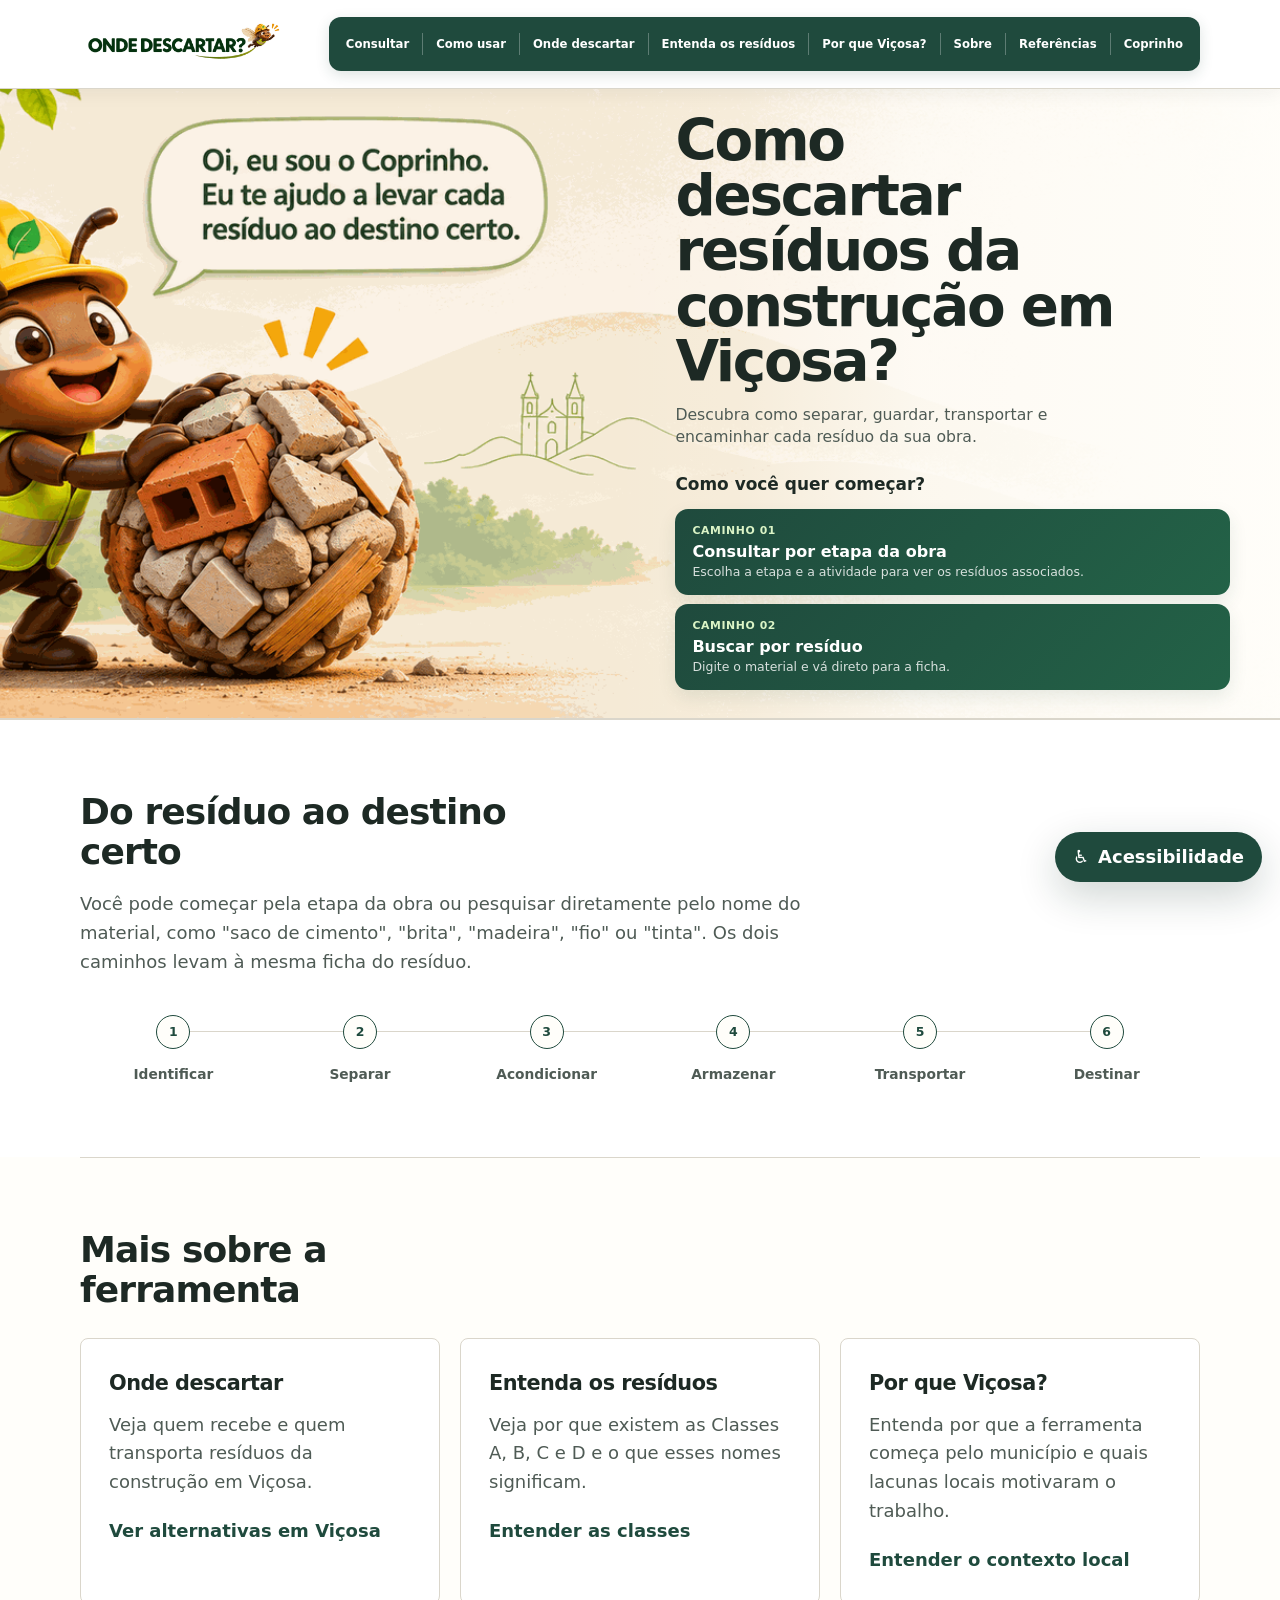
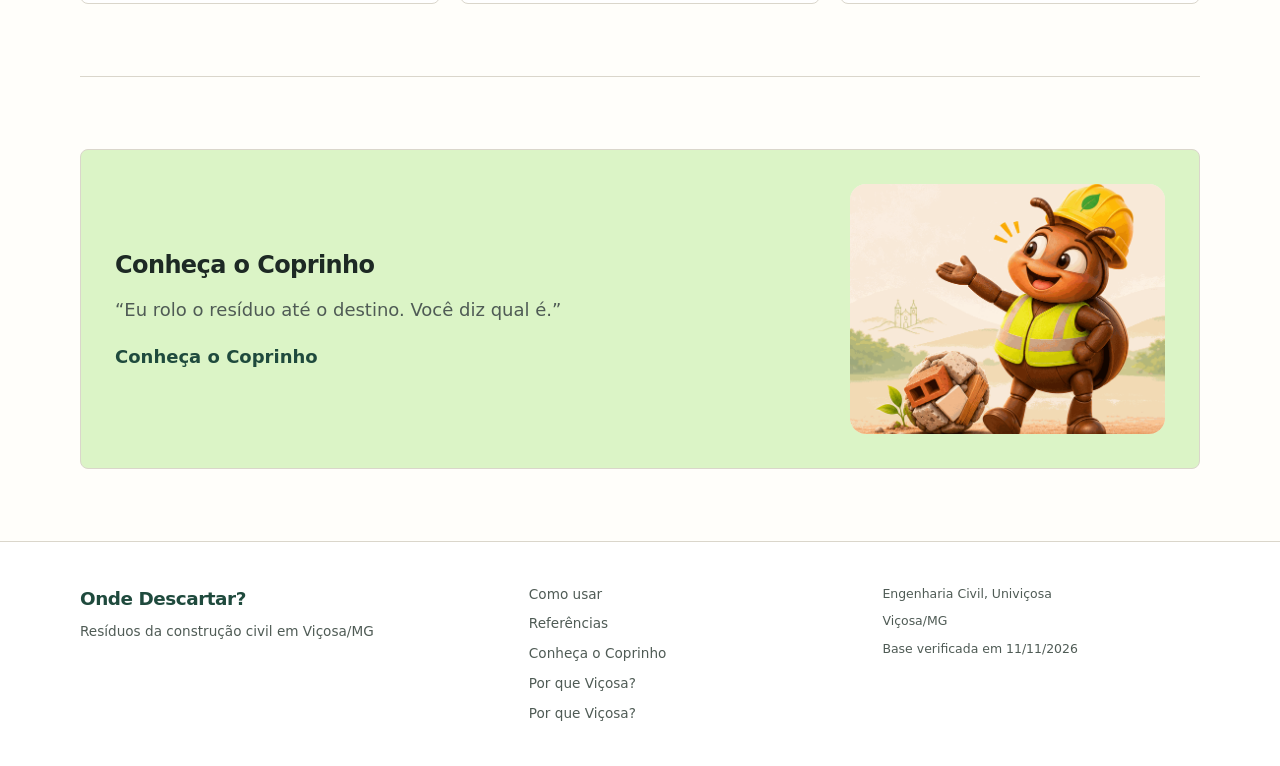
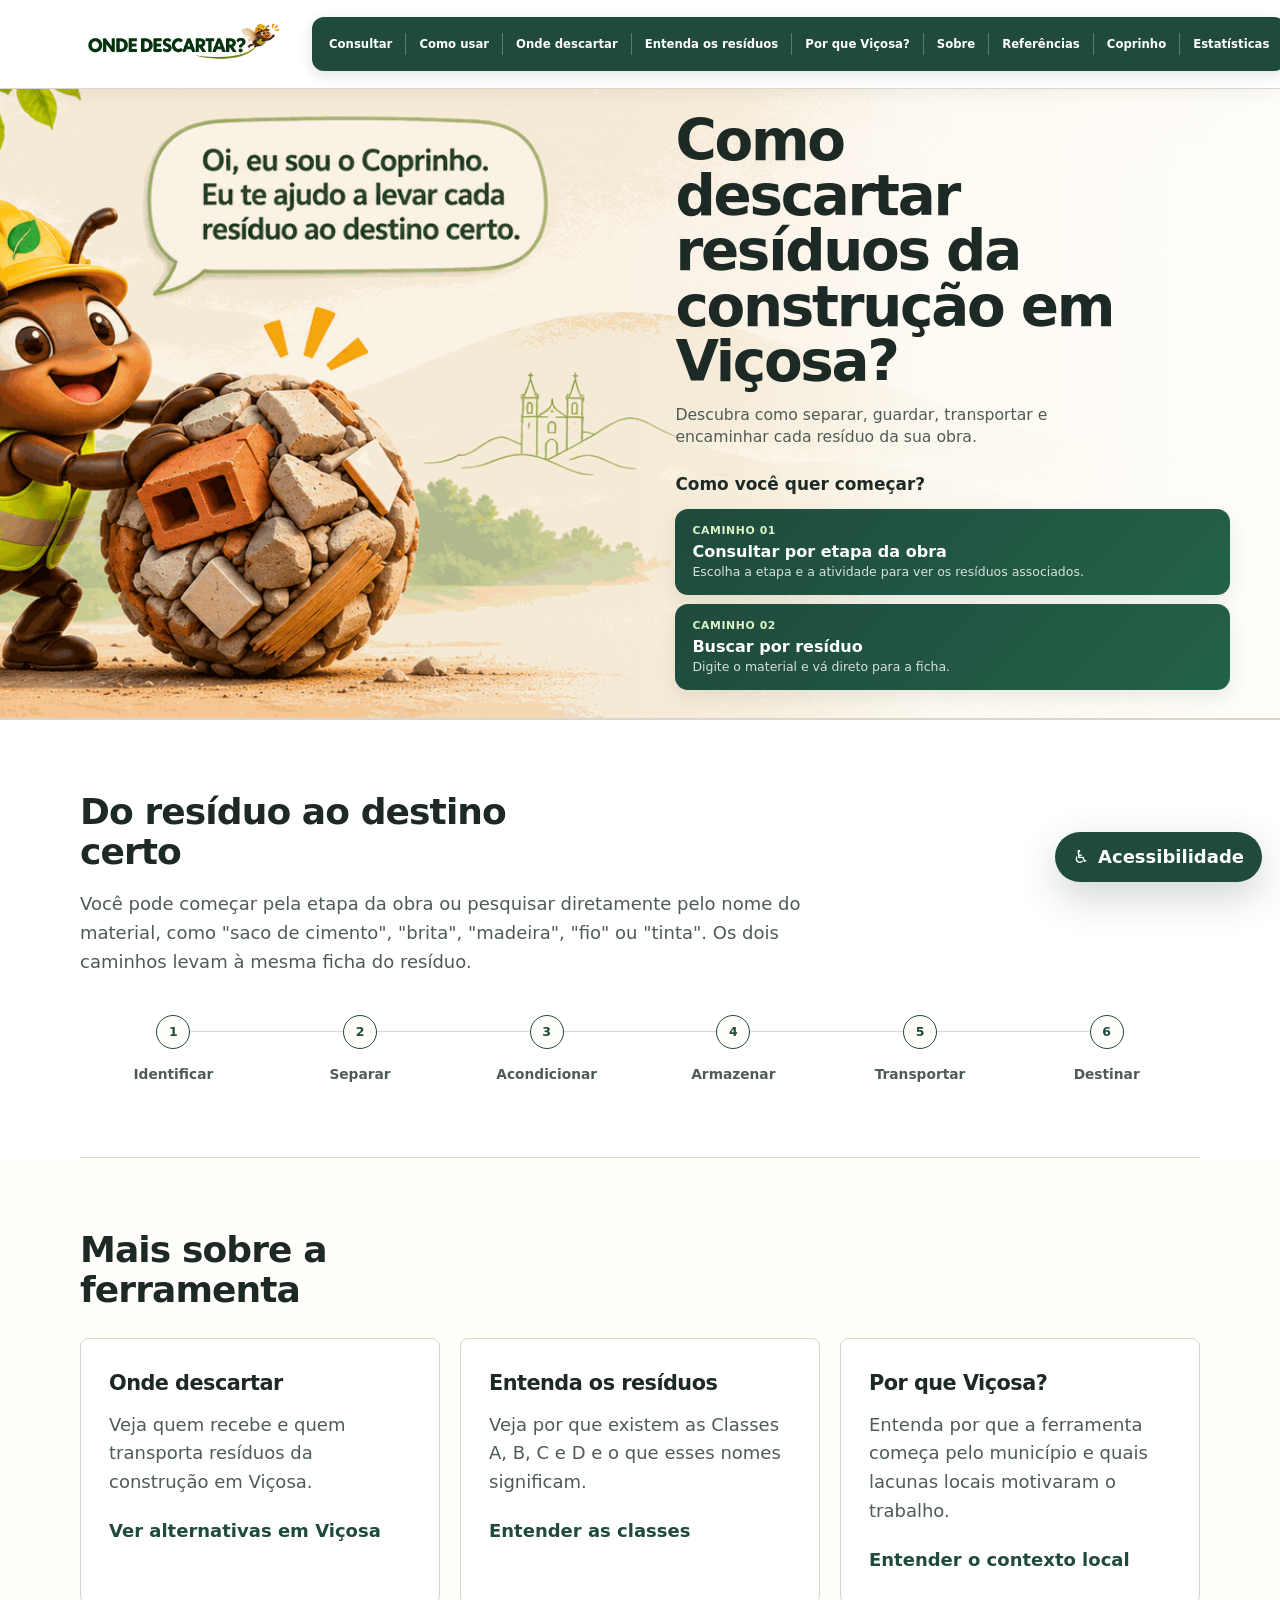
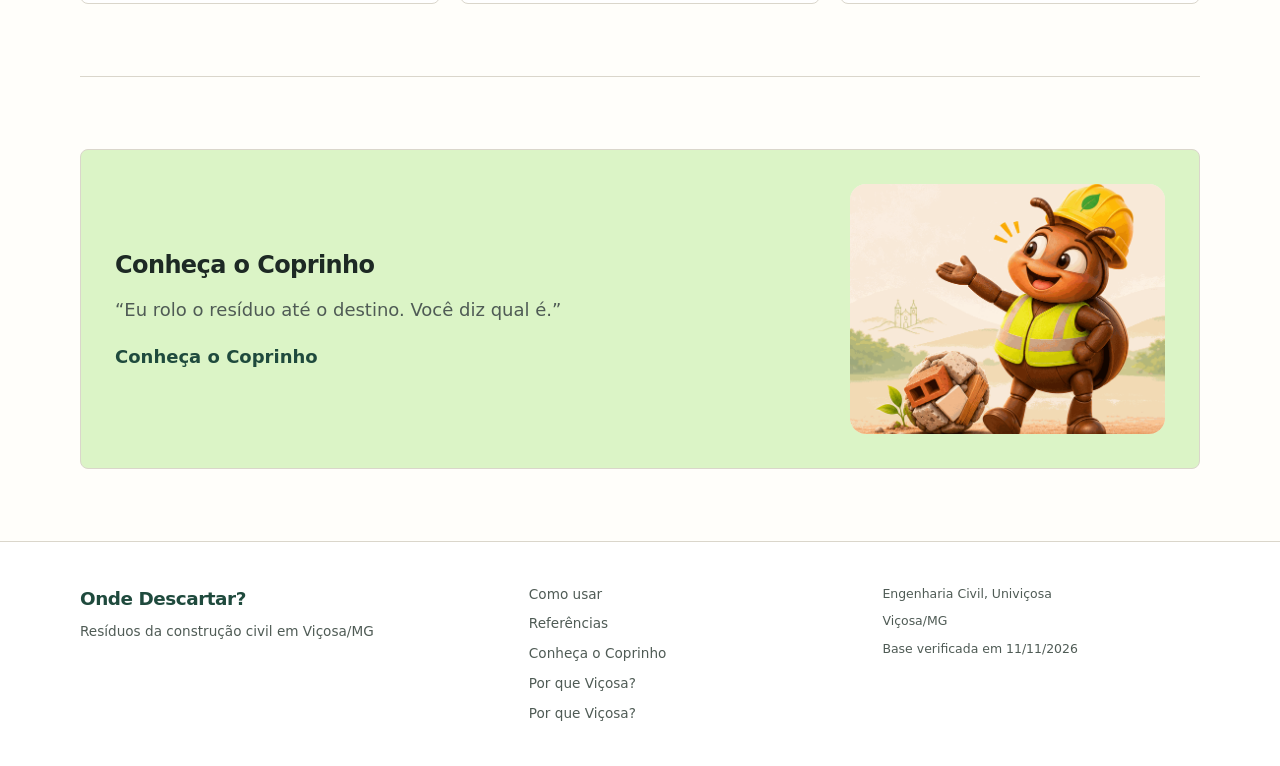
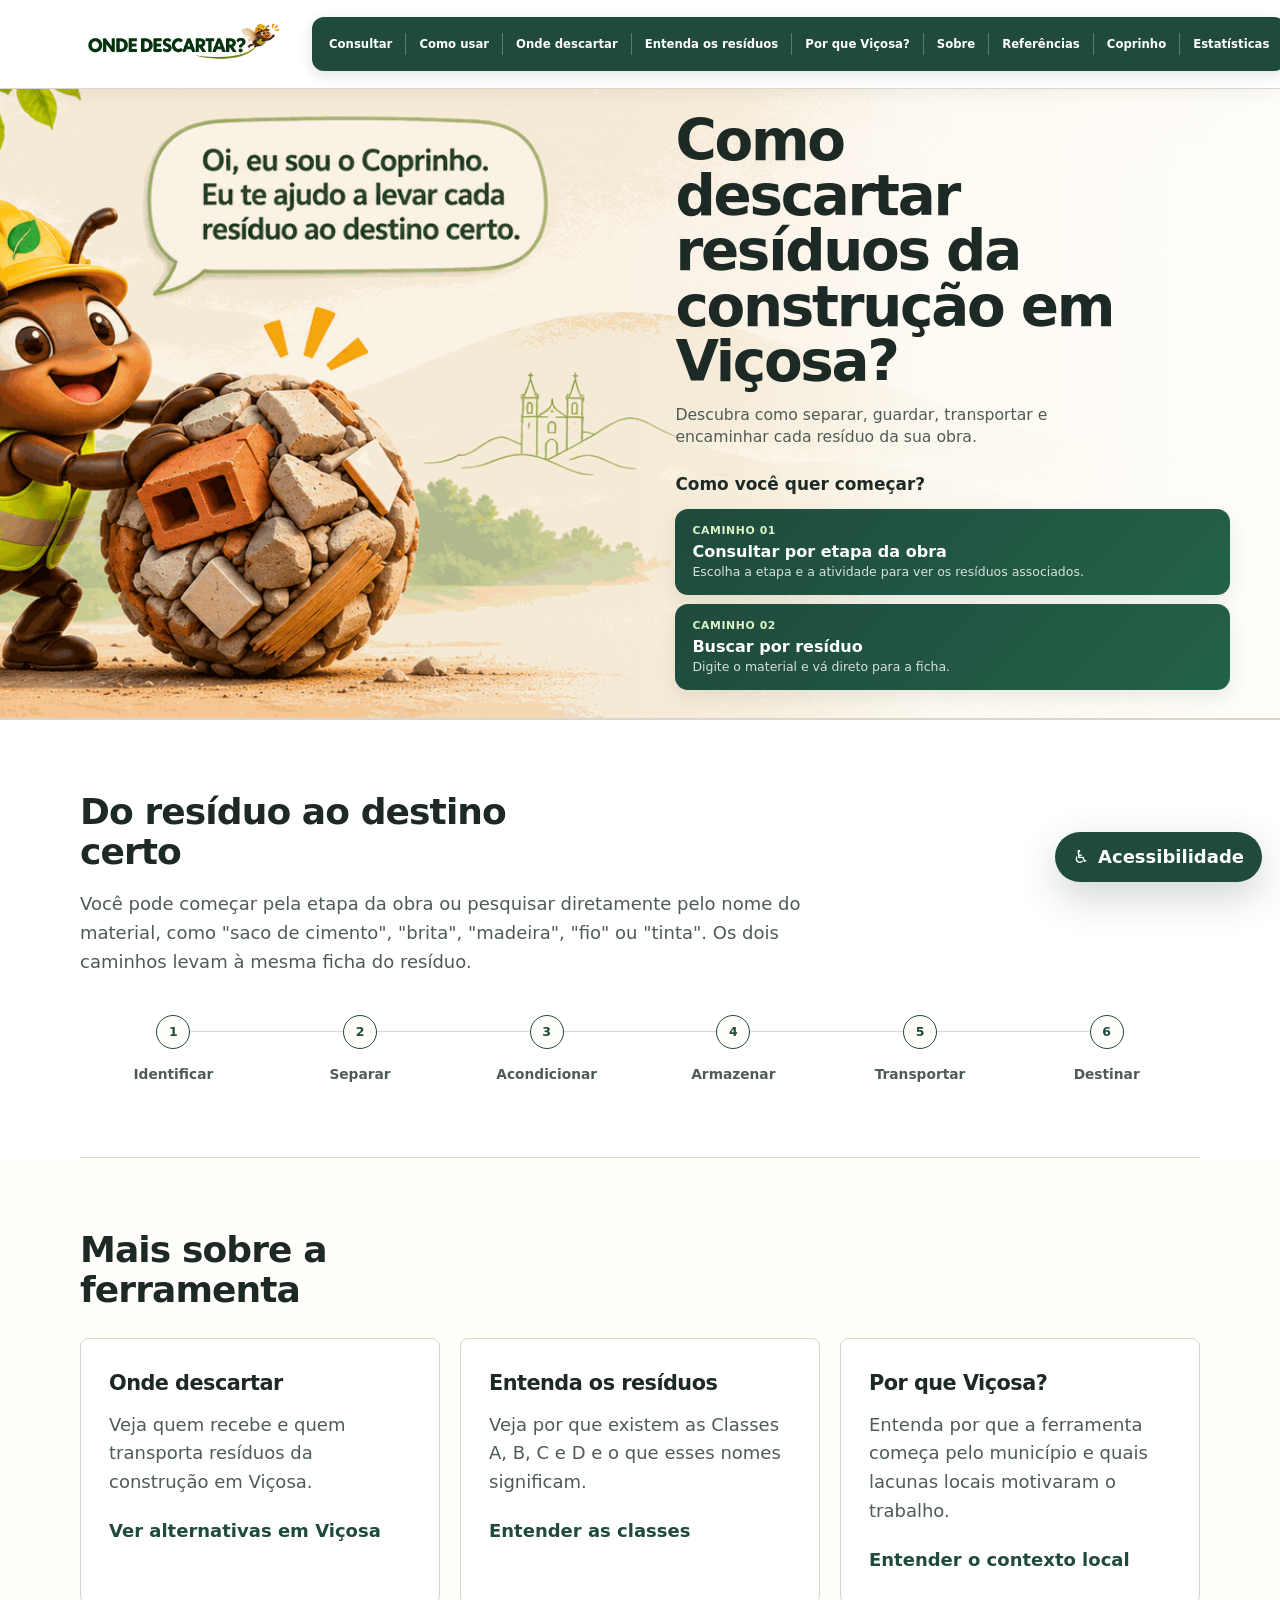
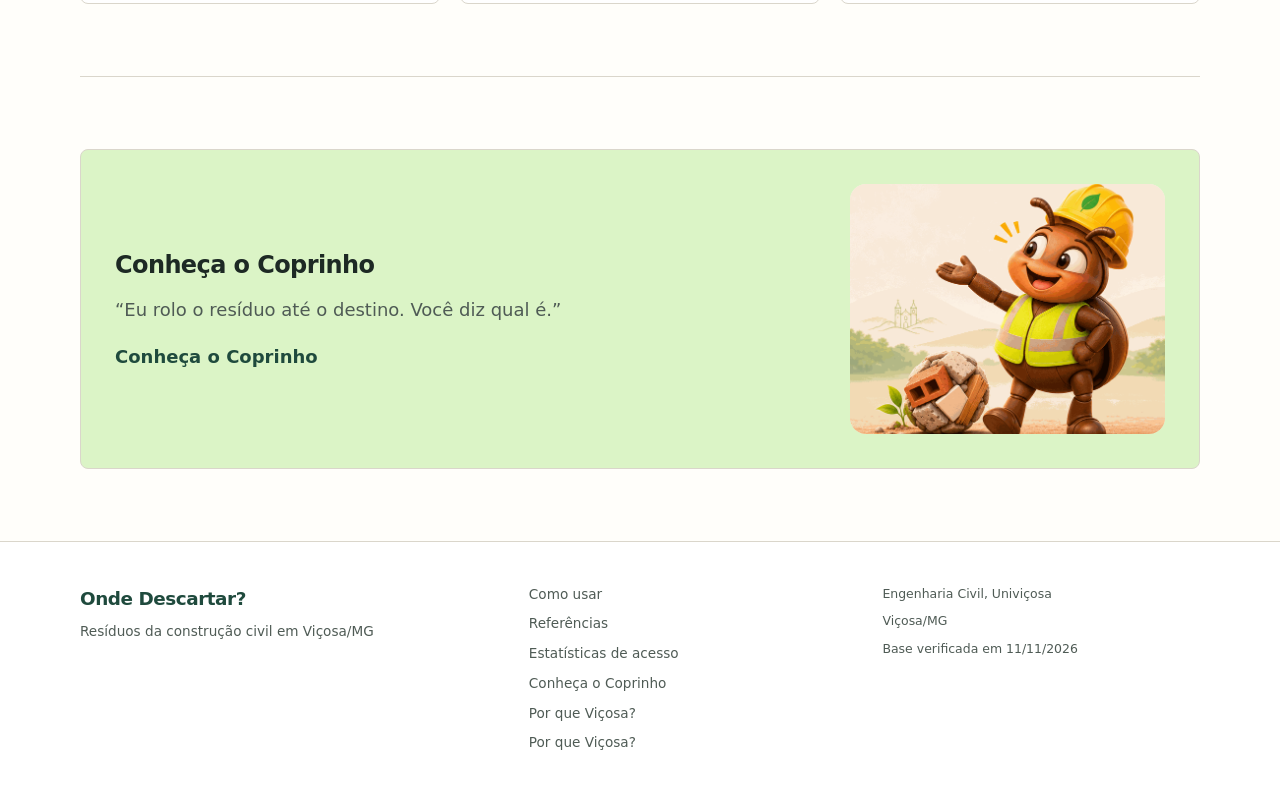
